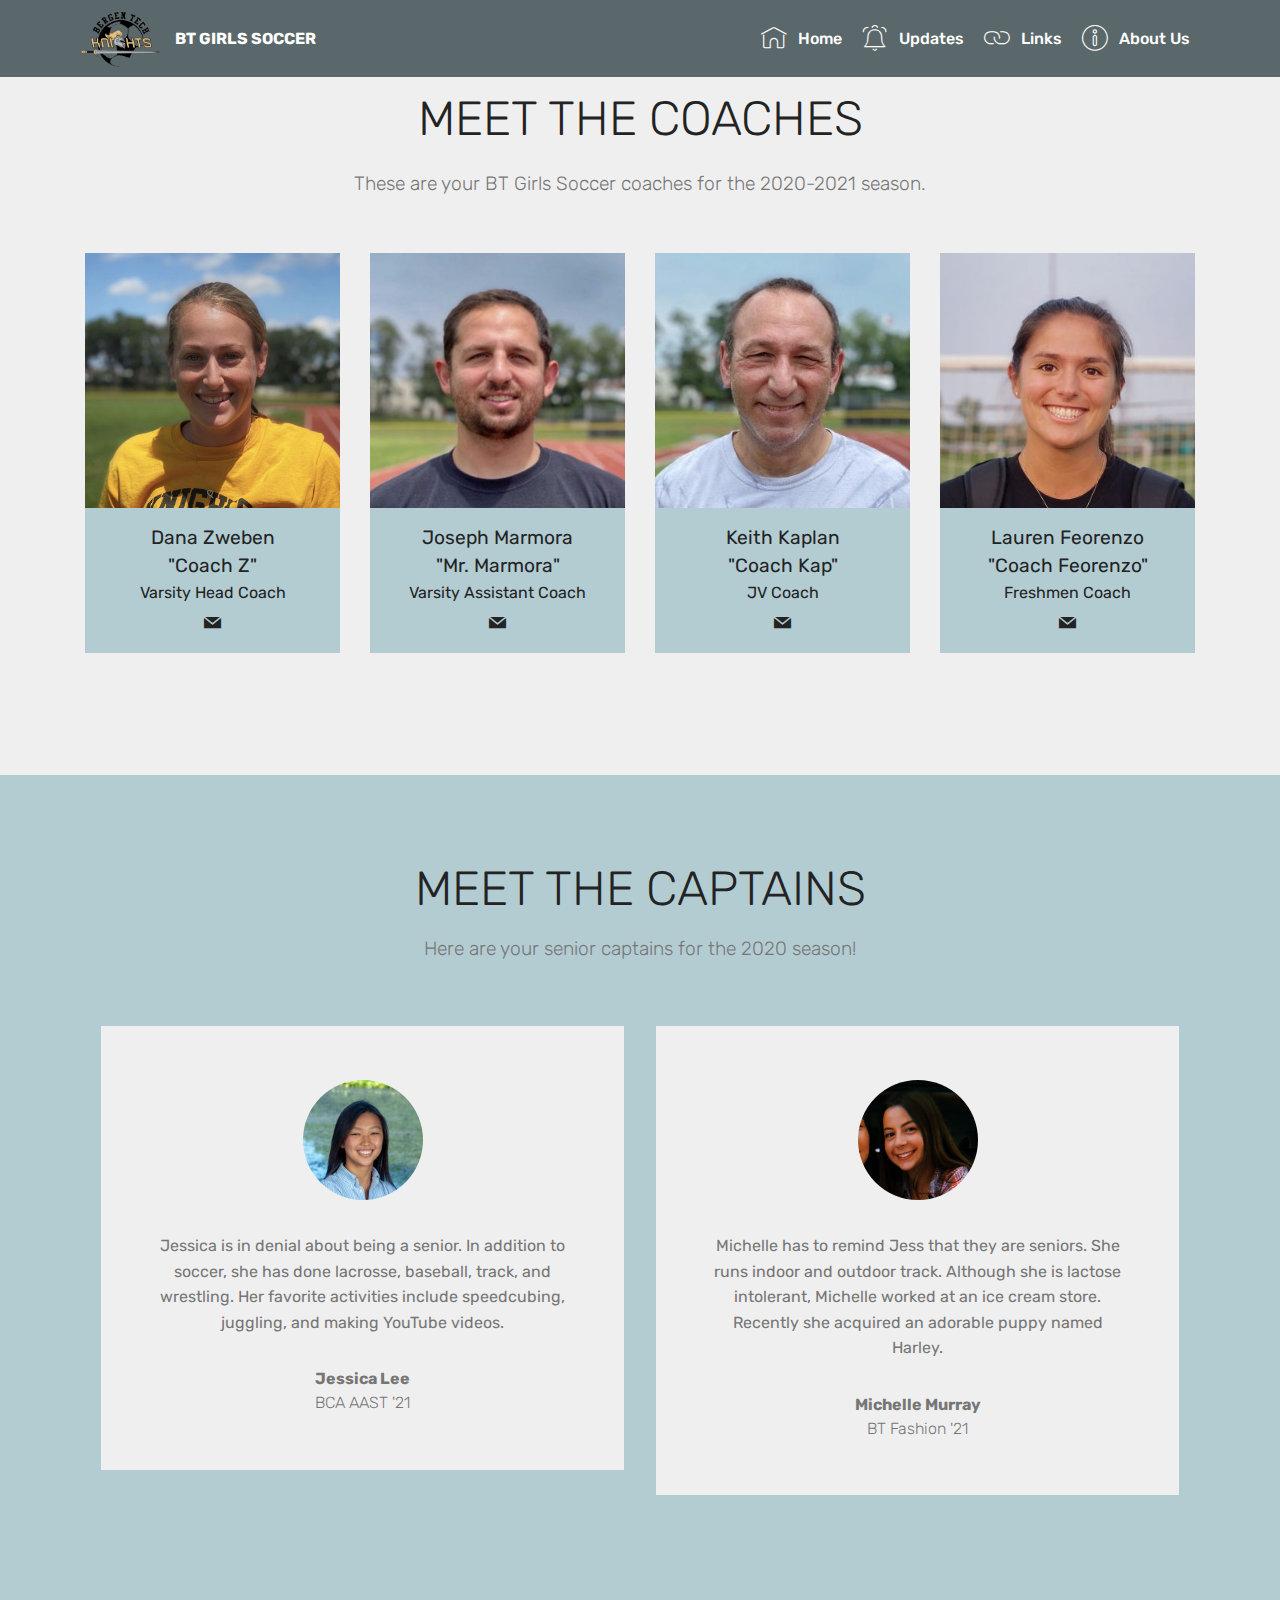
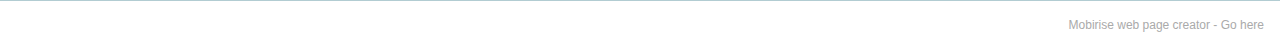
==== about.html @ 85cea443 "create github pages" ====
<!DOCTYPE html>
<html  >
<head>
  <!-- Site made with Mobirise Website Builder v5.2.0, https://mobirise.com -->
  <meta charset="UTF-8">
  <meta http-equiv="X-UA-Compatible" content="IE=edge">
  <meta name="generator" content="Mobirise v5.2.0, mobirise.com">
  <meta name="viewport" content="width=device-width, initial-scale=1, minimum-scale=1">
  <link rel="shortcut icon" href="assets/images/logo-122x90.png" type="image/x-icon">
  <meta name="description" content="Web Site Builder Description">
  
  
  <title>About us</title>
  <link rel="stylesheet" href="assets/web/assets/mobirise-icons/mobirise-icons.css">
  <link rel="stylesheet" href="assets/bootstrap/css/bootstrap.min.css">
  <link rel="stylesheet" href="assets/bootstrap/css/bootstrap-grid.min.css">
  <link rel="stylesheet" href="assets/bootstrap/css/bootstrap-reboot.min.css">
  <link rel="stylesheet" href="assets/tether/tether.min.css">
  <link rel="stylesheet" href="assets/dropdown/css/style.css">
  <link rel="stylesheet" href="assets/socicon/css/styles.css">
  <link rel="stylesheet" href="assets/theme/css/style.css">
  <link rel="preload" as="style" href="assets/mobirise/css/mbr-additional.css"><link rel="stylesheet" href="assets/mobirise/css/mbr-additional.css" type="text/css">
  
  
  
  
</head>
<body>
  
  <section class="menu cid-qTkzRZLJNu" once="menu" id="menu1-j">

    

    <nav class="navbar navbar-expand beta-menu navbar-dropdown align-items-center navbar-fixed-top navbar-toggleable-sm">
        <button class="navbar-toggler navbar-toggler-right" type="button" data-toggle="collapse" data-target="#navbarSupportedContent" aria-controls="navbarSupportedContent" aria-expanded="false" aria-label="Toggle navigation">
            <div class="hamburger">
                <span></span>
                <span></span>
                <span></span>
                <span></span>
            </div>
        </button>
        <div class="menu-logo">
            <div class="navbar-brand">
                <span class="navbar-logo">
                    <a href="index.html">
                         <img src="assets/images/logo-122x90.png" alt="Mobirise" title="" style="height: 3.8rem;">
                    </a>
                </span>
                <span class="navbar-caption-wrap"><a class="navbar-caption text-white display-4" href="index.html">BT GIRLS SOCCER</a></span>
            </div>
        </div>
        <div class="collapse navbar-collapse" id="navbarSupportedContent">
            <ul class="navbar-nav nav-dropdown nav-right" data-app-modern-menu="true"><li class="nav-item">
                    <a class="nav-link link text-white display-4" href="index.html"><span class="mbri-home mbr-iconfont mbr-iconfont-btn"></span>
                        
                        Home</a>
                </li><li class="nav-item"><a class="nav-link link text-white display-4" href="https://docs.google.com/document/d/16TIEf25n24aCTmK0qCdCuipqNb1cB2P53lUUC4rkoKY/edit?usp=sharing"><span class="mbri-alert mbr-iconfont mbr-iconfont-btn"></span>
                        
                        Updates</a></li><li class="nav-item"><a class="nav-link link text-white display-4" href="page1.html"><span class="mbri-link mbr-iconfont mbr-iconfont-btn"></span>
                        
                        Links</a></li>
                <li class="nav-item">
                    <a class="nav-link link text-white display-4" href="page2.html"><span class="mbri-info mbr-iconfont mbr-iconfont-btn"></span>
                        
                        About Us
                    </a>
                </li></ul>
            
        </div>
    </nav>
</section>

<section class="team1 cid-s6IlbrFn7E" id="team1-l">
    
    
    
    <div class="container align-center">
        <h2 class="pb-3 mbr-fonts-style mbr-section-title display-2">MEET THE COACHES</h2>
        <h3 class="pb-5 mbr-section-subtitle mbr-fonts-style mbr-light display-5">
            These are your BT Girls Soccer coaches for the 2020-2021 season.</h3>
        <div class="row media-row">
            
        <div class="team-item col-lg-3 col-md-6">
                <div class="item-image">
                    <img src="assets/images/img-9826-420x420.jpg" alt="" title="">
                </div>
                <div class="item-caption py-3">
                    <div class="item-name px-2">
                        <p class="mbr-fonts-style display-5">
                           Dana Zweben<br>"Coach Z"</p>
                    </div>
                    <div class="item-role px-2">
                        <p>Varsity Head Coach</p>
                    </div>
                    <div class="item-social pt-2">
                        <a href="mailto:danzwe@bergen.org">
                            <span class="p-1 mbr-iconfont mbr-iconfont-social socicon-mail socicon"></span>
                        </a>
                        <a href="https://www.facebook.com/pages/Mobirise/1616226671953247" target="_blank">
                            
                        </a>
                        <a href="https://plus.google.com/u/0/+Mobirise" target="_blank">
                            
                        </a>
                        <a href="https://www.linkedin.com/in/mobirise" target="_blank">
                            
                        </a>
                        <a href="https://www.instagram.com/mobirise/" target="_blank">
                            
                        </a>
                        <a href="https://www.youtube.com/channel/UCt_tncVAetpK5JeM8L-8jyw" target="_blank">    
                            
                        </a>
                    </div>
                </div>
            </div><div class="team-item col-lg-3 col-md-6">
                <div class="item-image">
                    <img src="assets/images/img-9831-420x420.jpeg" alt="" title="">
                </div>
                <div class="item-caption py-3">
                    <div class="item-name px-2">
                        <p class="mbr-fonts-style display-5">
                           Joseph Marmora<br>"Mr. Marmora"</p>
                    </div>
                    <div class="item-role px-2">
                        <p>Varsity Assistant Coach</p>
                    </div>
                    <div class="item-social pt-2">
                        <a href="mailto:josmarm@bergen.org">
                            <span class="p-1 mbr-iconfont mbr-iconfont-social socicon-mail socicon"></span>
                        </a>
                        <a href="https://www.facebook.com/pages/Mobirise/1616226671953247" target="_blank">
                            
                        </a>
                        <a href="https://plus.google.com/u/0/+Mobirise" target="_blank">
                            
                        </a>
                        <a href="https://www.linkedin.com/in/mobirise" target="_blank">
                            
                        </a>
                        <a href="https://www.instagram.com/mobirise/" target="_blank">
                            
                        </a>
                        <a href="https://www.youtube.com/channel/UCt_tncVAetpK5JeM8L-8jyw" target="_blank">    
                            
                        </a>
                    </div>
                </div>
            </div><div class="team-item col-lg-3 col-md-6">
                <div class="item-image">
                    <img src="assets/images/img-9832-420x420.jpeg" alt="" title="">
                </div>
                <div class="item-caption py-3">
                    <div class="item-name px-2">
                        <p class="mbr-fonts-style display-5">
                           Keith Kaplan<br>"Coach Kap"</p>
                    </div>
                    <div class="item-role px-2">
                        <p>JV Coach</p>
                    </div>
                    <div class="item-social pt-2">
                        <a href="mailto:keikap@bergen.org">
                            <span class="p-1 mbr-iconfont mbr-iconfont-social socicon-mail socicon"></span>
                        </a>
                        <a href="https://www.facebook.com/pages/Mobirise/1616226671953247" target="_blank">
                            
                        </a>
                        <a href="https://plus.google.com/u/0/+Mobirise" target="_blank">
                            
                        </a>
                        <a href="https://www.linkedin.com/in/mobirise" target="_blank">
                            
                        </a>
                        <a href="https://www.instagram.com/mobirise/" target="_blank">
                            
                        </a>
                        <a href="https://www.youtube.com/channel/UCt_tncVAetpK5JeM8L-8jyw" target="_blank">    
                            
                        </a>
                    </div>
                </div>
            </div><div class="team-item col-lg-3 col-md-6">
                <div class="item-image">
                    <img src="assets/images/jpeg-image-7f01ba9a1647-1-420x440.jpeg" alt="" title="">
                </div>
                <div class="item-caption py-3">
                    <div class="item-name px-2">
                        <p class="mbr-fonts-style display-5">Lauren Feorenzo<br>"Coach Feorenzo"</p>
                    </div>
                    <div class="item-role px-2">
                        <p>Freshmen Coach<br></p>
                    </div>
                    <div class="item-social pt-2">
                        <a href="mailto:laufeo@bergen.org">
                            <span class="p-1 mbr-iconfont mbr-iconfont-social socicon-mail socicon"></span>
                        </a>
                        <a href="https://www.facebook.com/pages/Mobirise/1616226671953247" target="_blank">
                            
                        </a>
                        <a href="https://plus.google.com/u/0/+Mobirise" target="_blank">
                            
                        </a>
                        <a href="https://www.linkedin.com/in/mobirise" target="_blank">
                            
                        </a>
                        <a href="https://www.instagram.com/mobirise/" target="_blank">
                            
                        </a>
                        <a href="https://www.youtube.com/channel/UCt_tncVAetpK5JeM8L-8jyw" target="_blank">    
                            
                        </a>
                    </div>
                </div>
            </div></div>    
    </div>
</section>

<section class="testimonials1 cid-s6IIyO0bPV" id="testimonials1-p">

    

    
    <div class="container">
        <div class="media-container-row">
            <div class="title col-12 align-center">
                <h2 class="pb-3 mbr-fonts-style display-2">
                    MEET THE CAPTAINS</h2>
                <h3 class="mbr-section-subtitle mbr-light pb-3 mbr-fonts-style display-5">Here are your senior captains for the 2020 season!</h3>
            </div>
        </div>
    </div>

    <div class="container pt-3 mt-2">
        <div class="media-container-row">
            <div class="mbr-testimonial p-3 align-center col-12 col-md-6">
                <div class="panel-item p-3">
                    <div class="card-block">
                        <div class="testimonial-photo">
                            <a href="mailto:jeslee21@bergen.org"><img src="assets/images/park-18-240x300.jpeg" alt="" title=""></a>
                        </div>
                        <p class="mbr-text mbr-fonts-style display-7">
                           Jessica is in denial about being a senior. In addition to soccer, she has done lacrosse, baseball, track, and wrestling.  Her favorite activities include speedcubing, juggling, and making YouTube videos.</p>
                    </div>
                    <div class="card-footer">
                        <div class="mbr-author-name mbr-bold mbr-fonts-style display-7">Jessica Lee</div>
                        <small class="mbr-author-desc mbr-italic mbr-light mbr-fonts-style display-7">
                               BCA AAST '21</small>
                    </div>
                </div>
            </div>

            <div class="mbr-testimonial p-3 align-center col-12 col-md-6">
                <div class="panel-item p-3">
                    <div class="card-block">
                        <div class="testimonial-photo">
                            <a href="mailto:micmur21@bergen.org"><img src="assets/images/2020-07-16-201848.352-240x232.jpeg" alt="" title=""></a>
                        </div>
                        <p class="mbr-text mbr-fonts-style display-7">Michelle has to remind Jess that they are seniors. She runs indoor and outdoor track. Although she is lactose intolerant, Michelle worked at an ice cream store. Recently she acquired an adorable puppy named Harley.</p>
                    </div>
                    <div class="card-footer">
                        <div class="mbr-author-name mbr-bold mbr-fonts-style display-7">Michelle Murray</div>
                        <small class="mbr-author-desc mbr-italic mbr-light mbr-fonts-style display-7">
                               BT Fashion '21</small>
                    </div>
                </div>
            </div>

            

            

            

            
        </div>
    </div>   
</section><section style="background-color: #fff; font-family: -apple-system, BlinkMacSystemFont, 'Segoe UI', 'Roboto', 'Helvetica Neue', Arial, sans-serif; color:#aaa; font-size:12px; padding: 0; align-items: center; display: flex;"><a href="https://mobirise.site/q" style="flex: 1 1; height: 3rem; padding-left: 1rem;"></a><p style="flex: 0 0 auto; margin:0; padding-right:1rem;">Mobirise web page creator - <a href="https://mobirise.site/p" style="color:#aaa;">Go here</a></p></section><script src="assets/web/assets/jquery/jquery.min.js"></script>  <script src="assets/popper/popper.min.js"></script>  <script src="assets/bootstrap/js/bootstrap.min.js"></script>  <script src="assets/tether/tether.min.js"></script>  <script src="assets/smoothscroll/smooth-scroll.js"></script>  <script src="assets/dropdown/js/nav-dropdown.js"></script>  <script src="assets/dropdown/js/navbar-dropdown.js"></script>  <script src="assets/touchswipe/jquery.touch-swipe.min.js"></script>  <script src="assets/theme/js/script.js"></script>  
  
  
</body>
</html>
---- assets/web/assets/mobirise-icons/mobirise-icons.css ----
@font-face {
  font-family: 'MobiriseIcons';
  src:  url('mobirise-icons.eot?spat4u');
  src:  url('mobirise-icons.eot?spat4u#iefix') format('embedded-opentype'),
    url('mobirise-icons.ttf?spat4u') format('truetype'),
    url('mobirise-icons.woff?spat4u') format('woff'),
    url('mobirise-icons.svg?spat4u#MobiriseIcons') format('svg');
  font-weight: normal;
  font-style: normal;
  font-display: swap;
}

[class^="mbri-"], [class*=" mbri-"] {
  /* use !important to prevent issues with browser extensions that change fonts */
  font-family: MobiriseIcons !important;
  speak: none;
  font-style: normal;
  font-weight: normal;
  font-variant: normal;
  text-transform: none;
  line-height: 1;

  /* Better Font Rendering =========== */
  -webkit-font-smoothing: antialiased;
  -moz-osx-font-smoothing: grayscale;
}

.mbri-add-submenu:before {
  content: "\e900";
}
.mbri-alert:before {
  content: "\e901";
}
.mbri-align-center:before {
  content: "\e902";
}
.mbri-align-justify:before {
  content: "\e903";
}
.mbri-align-left:before {
  content: "\e904";
}
.mbri-align-right:before {
  content: "\e905";
}
.mbri-android:before {
  content: "\e906";
}
.mbri-apple:before {
  content: "\e907";
}
.mbri-arrow-down:before {
  content: "\e908";
}
.mbri-arrow-next:before {
  content: "\e909";
}
.mbri-arrow-prev:before {
  content: "\e90a";
}
.mbri-arrow-up:before {
  content: "\e90b";
}
.mbri-bold:before {
  content: "\e90c";
}
.mbri-bookmark:before {
  content: "\e90d";
}
.mbri-bootstrap:before {
  content: "\e90e";
}
.mbri-briefcase:before {
  content: "\e90f";
}
.mbri-browse:before {
  content: "\e910";
}
.mbri-bulleted-list:before {
  content: "\e911";
}
.mbri-calendar:before {
  content: "\e912";
}
.mbri-camera:before {
  content: "\e913";
}
.mbri-cart-add:before {
  content: "\e914";
}
.mbri-cart-full:before {
  content: "\e915";
}
.mbri-cash:before {
  content: "\e916";
}
.mbri-change-style:before {
  content: "\e917";
}
.mbri-chat:before {
  content: "\e918";
}
.mbri-clock:before {
  content: "\e919";
}
.mbri-close:before {
  content: "\e91a";
}
.mbri-cloud:before {
  content: "\e91b";
}
.mbri-code:before {
  content: "\e91c";
}
.mbri-contact-form:before {
  content: "\e91d";
}
.mbri-credit-card:before {
  content: "\e91e";
}
.mbri-cursor-click:before {
  content: "\e91f";
}
.mbri-cust-feedback:before {
  content: "\e920";
}
.mbri-database:before {
  content: "\e921";
}
.mbri-delivery:before {
  content: "\e922";
}
.mbri-desktop:before {
  content: "\e923";
}
.mbri-devices:before {
  content: "\e924";
}
.mbri-down:before {
  content: "\e925";
}
.mbri-download:before {
  content: "\e989";
}
.mbri-drag-n-drop:before {
  content: "\e927";
}
.mbri-drag-n-drop2:before {
  content: "\e928";
}
.mbri-edit:before {
  content: "\e929";
}
.mbri-edit2:before {
  content: "\e92a";
}
.mbri-error:before {
  content: "\e92b";
}
.mbri-extension:before {
  content: "\e92c";
}
.mbri-features:before {
  content: "\e92d";
}
.mbri-file:before {
  content: "\e92e";
}
.mbri-flag:before {
  content: "\e92f";
}
.mbri-folder:before {
  content: "\e930";
}
.mbri-gift:before {
  content: "\e931";
}
.mbri-github:before {
  content: "\e932";
}
.mbri-globe:before {
  content: "\e933";
}
.mbri-globe-2:before {
  content: "\e934";
}
.mbri-growing-chart:before {
  content: "\e935";
}
.mbri-hearth:before {
  content: "\e936";
}
.mbri-help:before {
  content: "\e937";
}
.mbri-home:before {
  content: "\e938";
}
.mbri-hot-cup:before {
  content: "\e939";
}
.mbri-idea:before {
  content: "\e93a";
}
.mbri-image-gallery:before {
  content: "\e93b";
}
.mbri-image-slider:before {
  content: "\e93c";
}
.mbri-info:before {
  content: "\e93d";
}
.mbri-italic:before {
  content: "\e93e";
}
.mbri-key:before {
  content: "\e93f";
}
.mbri-laptop:before {
  content: "\e940";
}
.mbri-layers:before {
  content: "\e941";
}
.mbri-left-right:before {
  content: "\e942";
}
.mbri-left:before {
  content: "\e943";
}
.mbri-letter:before {
  content: "\e944";
}
.mbri-like:before {
  content: "\e945";
}
.mbri-link:before {
  content: "\e946";
}
.mbri-lock:before {
  content: "\e947";
}
.mbri-login:before {
  content: "\e948";
}
.mbri-logout:before {
  content: "\e949";
}
.mbri-magic-stick:before {
  content: "\e94a";
}
.mbri-map-pin:before {
  content: "\e94b";
}
.mbri-menu:before {
  content: "\e94c";
}
.mbri-mobile:before {
  content: "\e94d";
}
.mbri-mobile2:before {
  content: "\e94e";
}
.mbri-mobirise:before {
  content: "\e94f";
}
.mbri-more-horizontal:before {
  content: "\e950";
}
.mbri-more-vertical:before {
  content: "\e951";
}
.mbri-music:before {
  content: "\e952";
}
.mbri-new-file:before {
  content: "\e953";
}
.mbri-numbered-list:before {
  content: "\e954";
}
.mbri-opened-folder:before {
  content: "\e955";
}
.mbri-pages:before {
  content: "\e956";
}
.mbri-paper-plane:before {
  content: "\e957";
}
.mbri-paperclip:before {
  content: "\e958";
}
.mbri-photo:before {
  content: "\e959";
}
.mbri-photos:before {
  content: "\e95a";
}
.mbri-pin:before {
  content: "\e95b";
}
.mbri-play:before {
  content: "\e95c";
}
.mbri-plus:before {
  content: "\e95d";
}
.mbri-preview:before {
  content: "\e95e";
}
.mbri-print:before {
  content: "\e95f";
}
.mbri-protect:before {
  content: "\e960";
}
.mbri-question:before {
  content: "\e961";
}
.mbri-quote-left:before {
  content: "\e962";
}
.mbri-quote-right:before {
  content: "\e963";
}
.mbri-refresh:before {
  content: "\e964";
}
.mbri-responsive:before {
  content: "\e965";
}
.mbri-right:before {
  content: "\e966";
}
.mbri-rocket:before {
  content: "\e967";
}
.mbri-sad-face:before {
  content: "\e968";
}
.mbri-sale:before {
  content: "\e969";
}
.mbri-save:before {
  content: "\e96a";
}
.mbri-search:before {
  content: "\e96b";
}
.mbri-setting:before {
  content: "\e96c";
}
.mbri-setting2:before {
  content: "\e96d";
}
.mbri-setting3:before {
  content: "\e96e";
}
.mbri-share:before {
  content: "\e96f";
}
.mbri-shopping-bag:before {
  content: "\e970";
}
.mbri-shopping-basket:before {
  content: "\e971";
}
.mbri-shopping-cart:before {
  content: "\e972";
}
.mbri-sites:before {
  content: "\e973";
}
.mbri-smile-face:before {
  content: "\e974";
}
.mbri-speed:before {
  content: "\e975";
}
.mbri-star:before {
  content: "\e976";
}
.mbri-success:before {
  content: "\e977";
}
.mbri-sun:before {
  content: "\e978";
}
.mbri-sun2:before {
  content: "\e979";
}
.mbri-tablet:before {
  content: "\e97a";
}
.mbri-tablet-vertical:before {
  content: "\e97b";
}
.mbri-target:before {
  content: "\e97c";
}
.mbri-timer:before {
  content: "\e97d";
}
.mbri-to-ftp:before {
  content: "\e97e";
}
.mbri-to-local-drive:before {
  content: "\e97f";
}
.mbri-touch-swipe:before {
  content: "\e980";
}
.mbri-touch:before {
  content: "\e981";
}
.mbri-trash:before {
  content: "\e982";
}
.mbri-underline:before {
  content: "\e983";
}
.mbri-unlink:before {
  content: "\e984";
}
.mbri-unlock:before {
  content: "\e985";
}
.mbri-up-down:before {
  content: "\e986";
}
.mbri-up:before {
  content: "\e987";
}
.mbri-update:before {
  content: "\e988";
}
.mbri-upload:before {
 content: "\e926"; 
}
.mbri-user:before {
  content: "\e98a";
}
.mbri-user2:before {
  content: "\e98b";
}
.mbri-users:before {
  content: "\e98c";
}
.mbri-video:before {
  content: "\e98d";
}
.mbri-video-play:before {
  content: "\e98e";
}
.mbri-watch:before {
  content: "\e98f";
}
.mbri-website-theme:before {
  content: "\e990";
}
.mbri-wifi:before {
  content: "\e991";
}
.mbri-windows:before {
  content: "\e992";
}
.mbri-zoom-out:before {
  content: "\e993";
}
.mbri-redo:before {
  content: "\e994";
}
.mbri-undo:before {
  content: "\e995";
}
---- assets/dropdown/css/style.css ----
.navbar-dropdown {
  left: 0;
  padding: 0;
  position: absolute;
  right: 0;
  top: 0;
  transition: all 0.45s ease;
  z-index: 1030;
  background: #282828; }
  .navbar-dropdown .navbar-logo {
    margin-right: 0.8rem;
    transition: margin 0.3s ease-in-out;
    vertical-align: middle; }
    .navbar-dropdown .navbar-logo img {
      height: 3.125rem;
      transition: all 0.3s ease-in-out; }
    .navbar-dropdown .navbar-logo.mbr-iconfont {
      font-size: 3.125rem;
      line-height: 3.125rem; }
  .navbar-dropdown .navbar-caption {
    font-weight: 700;
    white-space: normal;
    vertical-align: -4px;
    line-height: 3.125rem !important; }
    .navbar-dropdown .navbar-caption, .navbar-dropdown .navbar-caption:hover {
      color: inherit;
      text-decoration: none; }
  .navbar-dropdown .mbr-iconfont + .navbar-caption {
    vertical-align: -1px; }
  .navbar-dropdown.navbar-fixed-top {
    position: fixed; }
  .navbar-dropdown .navbar-brand span {
    vertical-align: -4px; }
  .navbar-dropdown.bg-color.transparent {
    background: none; }
  .navbar-dropdown.navbar-short .navbar-brand {
    padding: 0.625rem 0; }
    .navbar-dropdown.navbar-short .navbar-brand span {
      vertical-align: -1px; }
  .navbar-dropdown.navbar-short .navbar-caption {
    line-height: 2.375rem !important;
    vertical-align: -2px; }
  .navbar-dropdown.navbar-short .navbar-logo {
    margin-right: 0.5rem; }
    .navbar-dropdown.navbar-short .navbar-logo img {
      height: 2.375rem; }
    .navbar-dropdown.navbar-short .navbar-logo.mbr-iconfont {
      font-size: 2.375rem;
      line-height: 2.375rem; }
  .navbar-dropdown.navbar-short .mbr-table-cell {
    height: 3.625rem; }
  .navbar-dropdown .navbar-close {
    left: 0.6875rem;
    position: fixed;
    top: 0.75rem;
    z-index: 1000; }
  .navbar-dropdown .hamburger-icon {
    content: "";
    display: inline-block;
    vertical-align: middle;
    width: 16px;
    -webkit-box-shadow: 0 -6px 0 1px #282828,0 0 0 1px #282828,0 6px 0 1px #282828;
    -moz-box-shadow: 0 -6px 0 1px #282828,0 0 0 1px #282828,0 6px 0 1px #282828;
    box-shadow: 0 -6px 0 1px #282828,0 0 0 1px #282828,0 6px 0 1px #282828; }

.dropdown-menu .dropdown-toggle[data-toggle="dropdown-submenu"]::after {
  border-bottom: 0.35em solid transparent;
  border-left: 0.35em solid;
  border-right: 0;
  border-top: 0.35em solid transparent;
  margin-left: 0.3rem; }

.dropdown-menu .dropdown-item:focus {
  outline: 0; }

.nav-dropdown {
  font-size: 0.75rem;
  font-weight: 500;
  height: auto !important; }
  .nav-dropdown .nav-btn {
    padding-left: 1rem; }
  .nav-dropdown .link {
    margin: .667em 1.667em;
    font-weight: 500;
    padding: 0;
    transition: color .2s ease-in-out; }
    .nav-dropdown .link.dropdown-toggle {
      margin-right: 2.583em; }
      .nav-dropdown .link.dropdown-toggle::after {
        margin-left: .25rem;
        border-top: 0.35em solid;
        border-right: 0.35em solid transparent;
        border-left: 0.35em solid transparent;
        border-bottom: 0; }
      .nav-dropdown .link.dropdown-toggle[aria-expanded="true"] {
        margin: 0;
        padding: 0.667em 3.263em  0.667em 1.667em; }
  .nav-dropdown .link::after,
  .nav-dropdown .dropdown-item::after {
    color: inherit; }
  .nav-dropdown .btn {
    font-size: 0.75rem;
    font-weight: 700;
    letter-spacing: 0;
    margin-bottom: 0;
    padding-left: 1.25rem;
    padding-right: 1.25rem; }
  .nav-dropdown .dropdown-menu {
    border-radius: 0;
    border: 0;
    left: 0;
    margin: 0;
    padding-bottom: 1.25rem;
    padding-top: 1.25rem;
    position: relative; }
  .nav-dropdown .dropdown-submenu {
    margin-left: 0.125rem;
    top: 0; }
  .nav-dropdown .dropdown-item {
    font-weight: 500;
    line-height: 2;
    padding: 0.3846em 4.615em 0.3846em 1.5385em;
    position: relative;
    transition: color .2s ease-in-out, background-color .2s ease-in-out; }
    .nav-dropdown .dropdown-item::after {
      margin-top: -0.3077em;
      position: absolute;
      right: 1.1538em;
      top: 50%; }
    .nav-dropdown .dropdown-item:focus, .nav-dropdown .dropdown-item:hover {
      background: none; }

@media (max-width: 767px) {
  .nav-dropdown.navbar-toggleable-sm {
    bottom: 0;
    display: none;
    left: 0;
    overflow-x: hidden;
    position: fixed;
    top: 0;
    transform: translateX(-100%);
    -ms-transform: translateX(-100%);
    -webkit-transform: translateX(-100%);
    width: 18.75rem;
    z-index: 999; } }
.nav-dropdown.navbar-toggleable-xl {
  bottom: 0;
  display: none;
  left: 0;
  overflow-x: hidden;
  position: fixed;
  top: 0;
  transform: translateX(-100%);
  -ms-transform: translateX(-100%);
  -webkit-transform: translateX(-100%);
  width: 18.75rem;
  z-index: 999; }

.nav-dropdown-sm {
  display: block !important;
  overflow-x: hidden;
  overflow: auto;
  padding-top: 3.875rem; }
  .nav-dropdown-sm::after {
    content: "";
    display: block;
    height: 3rem;
    width: 100%; }
  .nav-dropdown-sm.collapse.in ~ .navbar-close {
    display: block !important; }
  .nav-dropdown-sm.collapsing, .nav-dropdown-sm.collapse.in {
    transform: translateX(0);
    -ms-transform: translateX(0);
    -webkit-transform: translateX(0);
    transition: all 0.25s ease-out;
    -webkit-transition: all 0.25s ease-out;
    background: #282828; }
  .nav-dropdown-sm.collapsing[aria-expanded="false"] {
    transform: translateX(-100%);
    -ms-transform: translateX(-100%);
    -webkit-transform: translateX(-100%); }
  .nav-dropdown-sm .nav-item {
    display: block;
    margin-left: 0 !important;
    padding-left: 0; }
  .nav-dropdown-sm .link,
  .nav-dropdown-sm .dropdown-item {
    border-top: 1px dotted rgba(255, 255, 255, 0.1);
    font-size: 0.8125rem;
    line-height: 1.6;
    margin: 0 !important;
    padding: 0.875rem 2.4rem 0.875rem 1.5625rem !important;
    position: relative;
    white-space: normal; }
    .nav-dropdown-sm .link:focus, .nav-dropdown-sm .link:hover,
    .nav-dropdown-sm .dropdown-item:focus,
    .nav-dropdown-sm .dropdown-item:hover {
      background: rgba(0, 0, 0, 0.2) !important;
      color: #c0a375; }
  .nav-dropdown-sm .nav-btn {
    position: relative;
    padding: 1.5625rem 1.5625rem 0 1.5625rem; }
    .nav-dropdown-sm .nav-btn::before {
      border-top: 1px dotted rgba(255, 255, 255, 0.1);
      content: "";
      left: 0;
      position: absolute;
      top: 0;
      width: 100%; }
    .nav-dropdown-sm .nav-btn + .nav-btn {
      padding-top: 0.625rem; }
      .nav-dropdown-sm .nav-btn + .nav-btn::before {
        display: none; }
  .nav-dropdown-sm .btn {
    padding: 0.625rem 0; }
  .nav-dropdown-sm .dropdown-toggle[data-toggle="dropdown-submenu"]::after {
    margin-left: .25rem;
    border-top: 0.35em solid;
    border-right: 0.35em solid transparent;
    border-left: 0.35em solid transparent;
    border-bottom: 0; }
  .nav-dropdown-sm .dropdown-toggle[data-toggle="dropdown-submenu"][aria-expanded="true"]::after {
    border-top: 0;
    border-right: 0.35em solid transparent;
    border-left: 0.35em solid transparent;
    border-bottom: 0.35em solid; }
  .nav-dropdown-sm .dropdown-menu {
    margin: 0;
    padding: 0;
    position: relative;
    top: 0;
    left: 0;
    width: 100%;
    border: 0;
    float: none;
    border-radius: 0;
    background: none; }
  .nav-dropdown-sm .dropdown-submenu {
    left: 100%;
    margin-left: 0.125rem;
    margin-top: -1.25rem;
    top: 0; }

.navbar-toggleable-sm .nav-dropdown .dropdown-menu {
  position: absolute; }

.navbar-toggleable-sm .nav-dropdown .dropdown-submenu {
  left: 100%;
  margin-left: 0.125rem;
  margin-top: -1.25rem;
  top: 0; }

.navbar-toggleable-sm.opened .nav-dropdown .dropdown-menu {
  position: relative; }

.navbar-toggleable-sm.opened .nav-dropdown .dropdown-submenu {
  left: 0;
  margin-left: 00rem;
  margin-top: 0rem;
  top: 0; }

.is-builder .nav-dropdown.collapsing {
  transition: none !important; }

/*# sourceMappingURL=style.css.map */
---- assets/socicon/css/styles.css ----
@charset "UTF-8";

@font-face {
  font-family: 'Socicon';
  src:  url('../fonts/socicon.eot');
  src:  url('../fonts/socicon.eot?#iefix') format('embedded-opentype'),
    url('../fonts/socicon.woff2') format('woff2'),
    url('../fonts/socicon.ttf') format('truetype'),
    url('../fonts/socicon.woff') format('woff'),
    url('../fonts/socicon.svg#socicon') format('svg');
  font-weight: normal;
  font-style: normal;
}

[data-icon]:before {
  font-family: "socicon" !important;
  content: attr(data-icon);
  font-style: normal !important;
  font-weight: normal !important;
  font-variant: normal !important;
  text-transform: none !important;
  speak: none;
  line-height: 1;
  -webkit-font-smoothing: antialiased;
  -moz-osx-font-smoothing: grayscale;
}

[class^="socicon-"], [class*=" socicon-"] {
  /* use !important to prevent issues with browser extensions that change fonts */
  font-family: 'Socicon' !important;
  speak: none;
  font-style: normal;
  font-weight: normal;
  font-variant: normal;
  text-transform: none;
  line-height: 1;

  /* Better Font Rendering =========== */
  -webkit-font-smoothing: antialiased;
  -moz-osx-font-smoothing: grayscale;
}

.socicon-eitaa:before {
  content: "\e97c";
}
.socicon-soroush:before {
  content: "\e97d";
}
.socicon-bale:before {
  content: "\e97e";
}
.socicon-zazzle:before {
  content: "\e97b";
}
.socicon-society6:before {
  content: "\e97a";
}
.socicon-redbubble:before {
  content: "\e979";
}
.socicon-avvo:before {
  content: "\e978";
}
.socicon-stitcher:before {
  content: "\e977";
}
.socicon-googlehangouts:before {
  content: "\e974";
}
.socicon-dlive:before {
  content: "\e975";
}
.socicon-vsco:before {
  content: "\e976";
}
.socicon-flipboard:before {
  content: "\e973";
}
.socicon-ubuntu:before {
  content: "\e958";
}
.socicon-artstation:before {
  content: "\e959";
}
.socicon-invision:before {
  content: "\e95a";
}
.socicon-torial:before {
  content: "\e95b";
}
.socicon-collectorz:before {
  content: "\e95c";
}
.socicon-seenthis:before {
  content: "\e95d";
}
.socicon-googleplaymusic:before {
  content: "\e95e";
}
.socicon-debian:before {
  content: "\e95f";
}
.socicon-filmfreeway:before {
  content: "\e960";
}
.socicon-gnome:before {
  content: "\e961";
}
.socicon-itchio:before {
  content: "\e962";
}
.socicon-jamendo:before {
  content: "\e963";
}
.socicon-mix:before {
  content: "\e964";
}
.socicon-sharepoint:before {
  content: "\e965";
}
.socicon-tinder:before {
  content: "\e966";
}
.socicon-windguru:before {
  content: "\e967";
}
.socicon-cdbaby:before {
  content: "\e968";
}
.socicon-elementaryos:before {
  content: "\e969";
}
.socicon-stage32:before {
  content: "\e96a";
}
.socicon-tiktok:before {
  content: "\e96b";
}
.socicon-gitter:before {
  content: "\e96c";
}
.socicon-letterboxd:before {
  content: "\e96d";
}
.socicon-threema:before {
  content: "\e96e";
}
.socicon-splice:before {
  content: "\e96f";
}
.socicon-metapop:before {
  content: "\e970";
}
.socicon-naver:before {
  content: "\e971";
}
.socicon-remote:before {
  content: "\e972";
}
.socicon-internet:before {
  content: "\e957";
}
.socicon-moddb:before {
  content: "\e94b";
}
.socicon-indiedb:before {
  content: "\e94c";
}
.socicon-traxsource:before {
  content: "\e94d";
}
.socicon-gamefor:before {
  content: "\e94e";
}
.socicon-pixiv:before {
  content: "\e94f";
}
.socicon-myanimelist:before {
  content: "\e950";
}
.socicon-blackberry:before {
  content: "\e951";
}
.socicon-wickr:before {
  content: "\e952";
}
.socicon-spip:before {
  content: "\e953";
}
.socicon-napster:before {
  content: "\e954";
}
.socicon-beatport:before {
  content: "\e955";
}
.socicon-hackerone:before {
  content: "\e956";
}
.socicon-hackernews:before {
  content: "\e946";
}
.socicon-smashwords:before {
  content: "\e947";
}
.socicon-kobo:before {
  content: "\e948";
}
.socicon-bookbub:before {
  content: "\e949";
}
.socicon-mailru:before {
  content: "\e94a";
}
.socicon-gitlab:before {
  content: "\e945";
}
.socicon-instructables:before {
  content: "\e944";
}
.socicon-portfolio:before {
  content: "\e943";
}
.socicon-codered:before {
  content: "\e940";
}
.socicon-origin:before {
  content: "\e941";
}
.socicon-nextdoor:before {
  content: "\e942";
}
.socicon-udemy:before {
  content: "\e93f";
}
.socicon-livemaster:before {
  content: "\e93e";
}
.socicon-crunchbase:before {
  content: "\e93b";
}
.socicon-homefy:before {
  content: "\e93c";
}
.socicon-calendly:before {
  content: "\e93d";
}
.socicon-realtor:before {
  content: "\e90f";
}
.socicon-tidal:before {
  content: "\e910";
}
.socicon-qobuz:before {
  content: "\e911";
}
.socicon-natgeo:before {
  content: "\e912";
}
.socicon-mastodon:before {
  content: "\e913";
}
.socicon-unsplash:before {
  content: "\e914";
}
.socicon-homeadvisor:before {
  content: "\e915";
}
.socicon-angieslist:before {
  content: "\e916";
}
.socicon-codepen:before {
  content: "\e917";
}
.socicon-slack:before {
  content: "\e918";
}
.socicon-openaigym:before {
  content: "\e919";
}
.socicon-logmein:before {
  content: "\e91a";
}
.socicon-fiverr:before {
  content: "\e91b";
}
.socicon-gotomeeting:before {
  content: "\e91c";
}
.socicon-aliexpress:before {
  content: "\e91d";
}
.socicon-guru:before {
  content: "\e91e";
}
.socicon-appstore:before {
  content: "\e91f";
}
.socicon-homes:before {
  content: "\e920";
}
.socicon-zoom:before {
  content: "\e921";
}
.socicon-alibaba:before {
  content: "\e922";
}
.socicon-craigslist:before {
  content: "\e923";
}
.socicon-wix:before {
  content: "\e924";
}
.socicon-redfin:before {
  content: "\e925";
}
.socicon-googlecalendar:before {
  content: "\e926";
}
.socicon-shopify:before {
  content: "\e927";
}
.socicon-freelancer:before {
  content: "\e928";
}
.socicon-seedrs:before {
  content: "\e929";
}
.socicon-bing:before {
  content: "\e92a";
}
.socicon-doodle:before {
  content: "\e92b";
}
.socicon-bonanza:before {
  content: "\e92c";
}
.socicon-squarespace:before {
  content: "\e92d";
}
.socicon-toptal:before {
  content: "\e92e";
}
.socicon-gust:before {
  content: "\e92f";
}
.socicon-ask:before {
  content: "\e930";
}
.socicon-trulia:before {
  content: "\e931";
}
.socicon-loomly:before {
  content: "\e932";
}
.socicon-ghost:before {
  content: "\e933";
}
.socicon-upwork:before {
  content: "\e934";
}
.socicon-fundable:before {
  content: "\e935";
}
.socicon-booking:before {
  content: "\e936";
}
.socicon-googlemaps:before {
  content: "\e937";
}
.socicon-zillow:before {
  content: "\e938";
}
.socicon-niconico:before {
  content: "\e939";
}
.socicon-toneden:before {
  content: "\e93a";
}
.socicon-augment:before {
  content: "\e908";
}
.socicon-bitbucket:before {
  content: "\e909";
}
.socicon-fyuse:before {
  content: "\e90a";
}
.socicon-yt-gaming:before {
  content: "\e90b";
}
.socicon-sketchfab:before {
  content: "\e90c";
}
.socicon-mobcrush:before {
  content: "\e90d";
}
.socicon-microsoft:before {
  content: "\e90e";
}
.socicon-pandora:before {
  content: "\e907";
}
.socicon-messenger:before {
  content: "\e906";
}
.socicon-gamewisp:before {
  content: "\e905";
}
.socicon-bloglovin:before {
  content: "\e904";
}
.socicon-tunein:before {
  content: "\e903";
}
.socicon-gamejolt:before {
  content: "\e901";
}
.socicon-trello:before {
  content: "\e902";
}
.socicon-spreadshirt:before {
  content: "\e900";
}
.socicon-500px:before {
  content: "\e000";
}
.socicon-8tracks:before {
  content: "\e001";
}
.socicon-airbnb:before {
  content: "\e002";
}
.socicon-alliance:before {
  content: "\e003";
}
.socicon-amazon:before {
  content: "\e004";
}
.socicon-amplement:before {
  content: "\e005";
}
.socicon-android:before {
  content: "\e006";
}
.socicon-angellist:before {
  content: "\e007";
}
.socicon-apple:before {
  content: "\e008";
}
.socicon-appnet:before {
  content: "\e009";
}
.socicon-baidu:before {
  content: "\e00a";
}
.socicon-bandcamp:before {
  content: "\e00b";
}
.socicon-battlenet:before {
  content: "\e00c";
}
.socicon-mixer:before {
  content: "\e00d";
}
.socicon-bebee:before {
  content: "\e00e";
}
.socicon-bebo:before {
  content: "\e00f";
}
.socicon-behance:before {
  content: "\e010";
}
.socicon-blizzard:before {
  content: "\e011";
}
.socicon-blogger:before {
  content: "\e012";
}
.socicon-buffer:before {
  content: "\e013";
}
.socicon-chrome:before {
  content: "\e014";
}
.socicon-coderwall:before {
  content: "\e015";
}
.socicon-curse:before {
  content: "\e016";
}
.socicon-dailymotion:before {
  content: "\e017";
}
.socicon-deezer:before {
  content: "\e018";
}
.socicon-delicious:before {
  content: "\e019";
}
.socicon-deviantart:before {
  content: "\e01a";
}
.socicon-diablo:before {
  content: "\e01b";
}
.socicon-digg:before {
  content: "\e01c";
}
.socicon-discord:before {
  content: "\e01d";
}
.socicon-disqus:before {
  content: "\e01e";
}
.socicon-douban:before {
  content: "\e01f";
}
.socicon-draugiem:before {
  content: "\e020";
}
.socicon-dribbble:before {
  content: "\e021";
}
.socicon-drupal:before {
  content: "\e022";
}
.socicon-ebay:before {
  content: "\e023";
}
.socicon-ello:before {
  content: "\e024";
}
.socicon-endomodo:before {
  content: "\e025";
}
.socicon-envato:before {
  content: "\e026";
}
.socicon-etsy:before {
  content: "\e027";
}
.socicon-facebook:before {
  content: "\e028";
}
.socicon-feedburner:before {
  content: "\e029";
}
.socicon-filmweb:before {
  content: "\e02a";
}
.socicon-firefox:before {
  content: "\e02b";
}
.socicon-flattr:before {
  content: "\e02c";
}
.socicon-flickr:before {
  content: "\e02d";
}
.socicon-formulr:before {
  content: "\e02e";
}
.socicon-forrst:before {
  content: "\e02f";
}
.socicon-foursquare:before {
  content: "\e030";
}
.socicon-friendfeed:before {
  content: "\e031";
}
.socicon-github:before {
  content: "\e032";
}
.socicon-goodreads:before {
  content: "\e033";
}
.socicon-google:before {
  content: "\e034";
}
.socicon-googlescholar:before {
  content: "\e035";
}
.socicon-googlegroups:before {
  content: "\e036";
}
.socicon-googlephotos:before {
  content: "\e037";
}
.socicon-googleplus:before {
  content: "\e038";
}
.socicon-grooveshark:before {
  content: "\e039";
}
.socicon-hackerrank:before {
  content: "\e03a";
}
.socicon-hearthstone:before {
  content: "\e03b";
}
.socicon-hellocoton:before {
  content: "\e03c";
}
.socicon-heroes:before {
  content: "\e03d";
}
.socicon-smashcast:before {
  content: "\e03e";
}
.socicon-horde:before {
  content: "\e03f";
}
.socicon-houzz:before {
  content: "\e040";
}
.socicon-icq:before {
  content: "\e041";
}
.socicon-identica:before {
  content: "\e042";
}
.socicon-imdb:before {
  content: "\e043";
}
.socicon-instagram:before {
  content: "\e044";
}
.socicon-issuu:before {
  content: "\e045";
}
.socicon-istock:before {
  content: "\e046";
}
.socicon-itunes:before {
  content: "\e047";
}
.socicon-keybase:before {
  content: "\e048";
}
.socicon-lanyrd:before {
  content: "\e049";
}
.socicon-lastfm:before {
  content: "\e04a";
}
.socicon-line:before {
  content: "\e04b";
}
.socicon-linkedin:before {
  content: "\e04c";
}
.socicon-livejournal:before {
  content: "\e04d";
}
.socicon-lyft:before {
  content: "\e04e";
}
.socicon-macos:before {
  content: "\e04f";
}
.socicon-mail:before {
  content: "\e050";
}
.socicon-medium:before {
  content: "\e051";
}
.socicon-meetup:before {
  content: "\e052";
}
.socicon-mixcloud:before {
  content: "\e053";
}
.socicon-modelmayhem:before {
  content: "\e054";
}
.socicon-mumble:before {
  content: "\e055";
}
.socicon-myspace:before {
  content: "\e056";
}
.socicon-newsvine:before {
  content: "\e057";
}
.socicon-nintendo:before {
  content: "\e058";
}
.socicon-npm:before {
  content: "\e059";
}
.socicon-odnoklassniki:before {
  content: "\e05a";
}
.socicon-openid:before {
  content: "\e05b";
}
.socicon-opera:before {
  content: "\e05c";
}
.socicon-outlook:before {
  content: "\e05d";
}
.socicon-overwatch:before {
  content: "\e05e";
}
.socicon-patreon:before {
  content: "\e05f";
}
.socicon-paypal:before {
  content: "\e060";
}
.socicon-periscope:before {
  content: "\e061";
}
.socicon-persona:before {
  content: "\e062";
}
.socicon-pinterest:before {
  content: "\e063";
}
.socicon-play:before {
  content: "\e064";
}
.socicon-player:before {
  content: "\e065";
}
.socicon-playstation:before {
  content: "\e066";
}
.socicon-pocket:before {
  content: "\e067";
}
.socicon-qq:before {
  content: "\e068";
}
.socicon-quora:before {
  content: "\e069";
}
.socicon-raidcall:before {
  content: "\e06a";
}
.socicon-ravelry:before {
  content: "\e06b";
}
.socicon-reddit:before {
  content: "\e06c";
}
.socicon-renren:before {
  content: "\e06d";
}
.socicon-researchgate:before {
  content: "\e06e";
}
.socicon-residentadvisor:before {
  content: "\e06f";
}
.socicon-reverbnation:before {
  content: "\e070";
}
.socicon-rss:before {
  content: "\e071";
}
.socicon-sharethis:before {
  content: "\e072";
}
.socicon-skype:before {
  content: "\e073";
}
.socicon-slideshare:before {
  content: "\e074";
}
.socicon-smugmug:before {
  content: "\e075";
}
.socicon-snapchat:before {
  content: "\e076";
}
.socicon-songkick:before {
  content: "\e077";
}
.socicon-soundcloud:before {
  content: "\e078";
}
.socicon-spotify:before {
  content: "\e079";
}
.socicon-stackexchange:before {
  content: "\e07a";
}
.socicon-stackoverflow:before {
  content: "\e07b";
}
.socicon-starcraft:before {
  content: "\e07c";
}
.socicon-stayfriends:before {
  content: "\e07d";
}
.socicon-steam:before {
  content: "\e07e";
}
.socicon-storehouse:before {
  content: "\e07f";
}
.socicon-strava:before {
  content: "\e080";
}
.socicon-streamjar:before {
  content: "\e081";
}
.socicon-stumbleupon:before {
  content: "\e082";
}
.socicon-swarm:before {
  content: "\e083";
}
.socicon-teamspeak:before {
  content: "\e084";
}
.socicon-teamviewer:before {
  content: "\e085";
}
.socicon-technorati:before {
  content: "\e086";
}
.socicon-telegram:before {
  content: "\e087";
}
.socicon-tripadvisor:before {
  content: "\e088";
}
.socicon-tripit:before {
  content: "\e089";
}
.socicon-triplej:before {
  content: "\e08a";
}
.socicon-tumblr:before {
  content: "\e08b";
}
.socicon-twitch:before {
  content: "\e08c";
}
.socicon-twitter:before {
  content: "\e08d";
}
.socicon-uber:before {
  content: "\e08e";
}
.socicon-ventrilo:before {
  content: "\e08f";
}
.socicon-viadeo:before {
  content: "\e090";
}
.socicon-viber:before {
  content: "\e091";
}
.socicon-viewbug:before {
  content: "\e092";
}
.socicon-vimeo:before {
  content: "\e093";
}
.socicon-vine:before {
  content: "\e094";
}
.socicon-vkontakte:before {
  content: "\e095";
}
.socicon-warcraft:before {
  content: "\e096";
}
.socicon-wechat:before {
  content: "\e097";
}
.socicon-weibo:before {
  content: "\e098";
}
.socicon-whatsapp:before {
  content: "\e099";
}
.socicon-wikipedia:before {
  content: "\e09a";
}
.socicon-windows:before {
  content: "\e09b";
}
.socicon-wordpress:before {
  content: "\e09c";
}
.socicon-wykop:before {
  content: "\e09d";
}
.socicon-xbox:before {
  content: "\e09e";
}
.socicon-xing:before {
  content: "\e09f";
}
.socicon-yahoo:before {
  content: "\e0a0";
}
.socicon-yammer:before {
  content: "\e0a1";
}
.socicon-yandex:before {
  content: "\e0a2";
}
.socicon-yelp:before {
  content: "\e0a3";
}
.socicon-younow:before {
  content: "\e0a4";
}
.socicon-youtube:before {
  content: "\e0a5";
}
.socicon-zapier:before {
  content: "\e0a6";
}
.socicon-zerply:before {
  content: "\e0a7";
}
.socicon-zomato:before {
  content: "\e0a8";
}
.socicon-zynga:before {
  content: "\e0a9";
}
---- assets/theme/css/style.css ----
/*!
 * Mobirise v4 theme (https://mobirise.com/)
 * Copyright 2017 Mobirise
 */
section {
  background-color: #eeeeee;
}

.form-control:focus {
  box-shadow: none;
}

:focus {
  outline: none;
}

body {
  font-style: normal;
  line-height: 1.5;
}

section,
.container,
.container-fluid {
  position: relative;
  word-wrap: break-word;
}

a.mbr-iconfont:hover {
  text-decoration: none;
}

.article .lead p,
.article .lead ul,
.article .lead ol,
.article .lead pre,
.article .lead blockquote {
  margin-bottom: 0;
}

ul,
ol,
pre,
blockquote {
  margin-bottom: 2.3125rem;
}

pre {
  background: #f4f4f4;
  padding: 10px 24px;
  white-space: pre-wrap;
}

.inactive {
  -webkit-user-select: none;
  -moz-user-select: none;
  -ms-user-select: none;
  user-select: none;
  pointer-events: none;
  -webkit-user-drag: none;
  user-drag: none;
}

.mbr-section__comments .row {
  justify-content: center;
  -webkit-justify-content: center;
}

a {
  font-style: normal;
  font-weight: 400;
  cursor: pointer;
}

a, a:hover {
  text-decoration: none;
}

figure {
  margin-bottom: 0;
}

body {
  color: #232323;
}

h1,
h2,
h3,
h4,
h5,
h6,
.h1,
.h2,
.h3,
.h4,
.h5,
.h6,
.display-1,
.display-2,
.display-3,
.display-4 {
  line-height: 1;
  word-break: break-word;
  word-wrap: break-word;
}

.mbr-section-title {
  font-style: normal;
  line-height: 1.2;
}

.mbr-section-subtitle {
  line-height: 1.3;
}

.mbr-text {
  font-style: normal;
  line-height: 1.6;
}

b,
strong {
  font-weight: bold;
}

blockquote {
  padding: 10px 0 10px 20px;
  position: relative;
  border-left: 2px solid;
  border-color: #ff3366;
}

input:-webkit-autofill, input:-webkit-autofill:hover, input:-webkit-autofill:focus, input:-webkit-autofill:active {
  transition-delay: 9999s;
  transition-property: background-color, color;
}

textarea[type='hidden'] {
  display: none;
}

body {
  position: relative;
}

section {
  background-position: 50% 50%;
  background-repeat: no-repeat;
  background-size: cover;
}

section .mbr-background-video,
section .mbr-background-video-preview {
  position: absolute;
  bottom: 0;
  left: 0;
  right: 0;
  top: 0;
}

.hidden {
  visibility: hidden;
}

.mbr-z-index20 {
  z-index: 20;
}

/*! Base colors */
.mbr-white {
  color: #ffffff;
}

.mbr-black {
  color: #000000;
}

.mbr-bg-white {
  background-color: #ffffff;
}

.mbr-bg-black {
  background-color: #000000;
}

/*! Text-aligns */
.align-left {
  text-align: left;
}

.align-center {
  text-align: center;
}

.align-right {
  text-align: right;
}

@media (max-width: 767px) {
  .align-left,
  .align-center,
  .align-right,
  .mbr-section-btn,
  .mbr-section-title {
    text-align: center;
  }
}

/*! Font-weight  */
.mbr-light {
  font-weight: 300;
}

.mbr-regular {
  font-weight: 400;
}

.mbr-semibold {
  font-weight: 500;
}

.mbr-bold {
  font-weight: 700;
}

/*! Media  */
.media-size-item {
  -moz-flex: 1 1 auto;
  -o-flex: 1 1 auto;
  flex: 1 1 auto;
}

.media-content {
  flex-basis: 100%;
}

.media-container-row {
  display: flex;
  flex-direction: row;
  flex-wrap: wrap;
  justify-content: center;
  align-content: center;
  align-items: start;
}

.media-container-row .media-size-item {
  width: 400px;
}

.media-container-column {
  display: flex;
  flex-direction: column;
  flex-wrap: wrap;
  justify-content: center;
  align-content: center;
  align-items: stretch;
}

.media-container-column > * {
  width: 100%;
}

@media (min-width: 992px) {
  .media-container-row {
    flex-wrap: nowrap;
  }
}

figure {
  overflow: hidden;
}

figure[mbr-media-size] {
  transition: width 0.1s;
}

.mbr-figure img,
.mbr-figure iframe {
  display: block;
  width: 100%;
}

.card {
  background-color: transparent;
  border: none;
}

.card-box {
  width: 100%;
}

.card-img {
  text-align: center;
  flex-shrink: 0;
  -webkit-flex-shrink: 0;
}

.media {
  max-width: 100%;
  margin: 0 auto;
}

.mbr-figure {
  -ms-grid-row-align: center;
  align-self: center;
}

.media-container > div {
  max-width: 100%;
}

.mbr-figure img,
.card-img img {
  width: 100%;
}

@media (max-width: 991px) {
  .media-size-item {
    width: auto !important;
  }
  .media {
    width: auto;
  }
  .mbr-figure {
    width: 100% !important;
  }
}

/*! Buttons */
.btn {
  font-weight: 500;
  border-width: 2px;
  font-style: normal;
  letter-spacing: 1px;
  margin: .4rem .8rem;
  white-space: normal;
  transition: all .3s ease-in-out;
  display: inline-flex;
  align-items: center;
  justify-content: center;
  word-break: break-word;
  -webkit-align-items: center;
  -webkit-justify-content: center;
  display: -webkit-inline-flex;
}

.btn-sm {
  font-weight: 500;
  letter-spacing: 1px;
  transition: all .3s ease-in-out;
}

.btn-md {
  font-weight: 500;
  letter-spacing: 1px;
  margin: .4rem .8rem !important;
  transition: all .3s ease-in-out;
}

.btn-lg {
  font-weight: 500;
  letter-spacing: 1px;
  margin: .4rem .8rem !important;
  transition: all .3s ease-in-out;
}

.mbr-section-btn {
  margin-left: -0.25rem;
  margin-right: -0.25rem;
  font-size: 0;
}

nav .mbr-section-btn {
  margin-left: 0rem;
  margin-right: 0rem;
}

.btn-form {
  border-radius: 0;
}

.btn-form:hover {
  cursor: pointer;
}

/*! Btn icon margin */
.btn .mbr-iconfont,
.btn.btn-sm .mbr-iconfont {
  cursor: pointer;
  margin-right: 0.5rem;
}

.btn.btn-md .mbr-iconfont,
.btn.btn-md .mbr-iconfont {
  margin-right: 0.8rem;
}

.mbr-regular {
  font-weight: 400;
}

.mbr-semibold {
  font-weight: 500;
}

.mbr-bold {
  font-weight: 700;
}

[type='submit'] {
  -webkit-appearance: none;
}

/*! Full-screen */
.mbr-fullscreen .mbr-overlay {
  min-height: 100vh;
}

.mbr-fullscreen {
  display: flex;
  display: -moz-flex;
  display: -ms-flex;
  display: -o-flex;
  align-items: center;
  -webkit-align-items: center;
  min-height: 100vh;
  padding-top: 3rem;
  padding-bottom: 3rem;
}

/*! Map */
.map {
  height: 25rem;
  position: relative;
}

.map iframe {
  width: 100%;
  height: 100%;
}

.mbr-overlay {
  background-color: #000;
  bottom: 0;
  left: 0;
  opacity: .5;
  position: absolute;
  right: 0;
  top: 0;
  z-index: 0;
  pointer-events: none;
}

/* Form */
blockquote {
  font-style: italic;
  padding: 10px 0 10px 20px;
  font-size: 1.09rem;
  position: relative;
  border-width: 3px;
}

.form-control {
  background-color: #f5f5f5;
  box-shadow: none;
  color: #565656;
  line-height: 1.43;
  min-height: 3.5em;
  padding: 1.07em .5em;
}

.form-control, .form-control:focus {
  border: 1px solid #e8e8e8;
}

.form-active .form-control:invalid {
  border-color: red;
}

.form-control-label {
  position: relative;
  cursor: pointer;
  margin-bottom: .357em;
  padding: 0;
}

.alert {
  color: #ffffff;
  border-radius: 0;
  border: 0;
  font-size: .875rem;
  line-height: 1.5;
  margin-bottom: 1.875rem;
  padding: 1.25rem;
  position: relative;
}

.alert.alert-form::after {
  background-color: inherit;
  bottom: -7px;
  content: "";
  display: block;
  height: 14px;
  left: 50%;
  margin-left: -7px;
  position: absolute;
  transform: rotate(45deg);
  width: 14px;
  -webkit-transform: rotate(45deg);
}

.form-asterisk {
  font-family: initial;
  position: absolute;
  top: -2px;
  font-weight: normal;
}

/*! Scroll to top arrow */
#scrollToTop a i:before {
  content: '';
  position: absolute;
  height: 40%;
  top: 25%;
  background: #fff;
  width: 2px;
  left: calc(50% - 1px);
}

#scrollToTop a i:after {
  content: '';
  position: absolute;
  display: block;
  border-top: 2px solid #fff;
  border-right: 2px solid #fff;
  width: 40%;
  height: 40%;
  left: 30%;
  bottom: 30%;
  transform: rotate(135deg);
  -webkit-transform: rotate(135deg);
}

.mbr-arrow-up {
  bottom: 25px;
  right: 90px;
  position: fixed;
  text-align: right;
  z-index: 5000;
  color: #ffffff;
  font-size: 32px;
  transform: rotate(180deg);
  -webkit-transform: rotate(180deg);
}

.mbr-arrow-up a {
  background: rgba(0, 0, 0, 0.2);
  border-radius: 3px;
  color: #fff;
  display: inline-block;
  height: 60px;
  width: 60px;
  outline-style: none !important;
  position: relative;
  text-decoration: none;
  transition: all 0.3s ease-in-out;
  cursor: pointer;
  text-align: center;
}

.mbr-arrow-up a:hover {
  background-color: rgba(0, 0, 0, 0.4);
}

.mbr-arrow-up a i {
  line-height: 60px;
}

.mbr-arrow-up-icon {
  display: block;
  color: #fff;
}

.mbr-arrow-up-icon::before {
  content: '\203a';
  display: inline-block;
  font-family: serif;
  font-size: 32px;
  line-height: 1;
  font-style: normal;
  position: relative;
  top: 6px;
  left: -4px;
  -webkit-transform: rotate(-90deg);
  transform: rotate(-90deg);
}

/*! Arrow Down */
.mbr-arrow {
  position: absolute;
  bottom: 45px;
  left: 50%;
  width: 60px;
  height: 60px;
  cursor: pointer;
  background-color: rgba(80, 80, 80, 0.5);
  border-radius: 50%;
  -webkit-transform: translateX(-50%);
  transform: translateX(-50%);
}

.mbr-arrow > a {
  display: inline-block;
  text-decoration: none;
  outline-style: none;
  -webkit-animation: arrowdown 1.7s ease-in-out infinite;
  animation: arrowdown 1.7s ease-in-out infinite;
}

.mbr-arrow > a > i {
  position: absolute;
  top: -2px;
  left: 15px;
  font-size: 2rem;
}

@keyframes arrowdown {
  0% {
    transform: translateY(0px);
    -webkit-transform: translateY(0px);
  }
  50% {
    transform: translateY(-5px);
    -webkit-transform: translateY(-5px);
  }
  100% {
    transform: translateY(0px);
    -webkit-transform: translateY(0px);
  }
}

@-webkit-keyframes arrowdown {
  0% {
    transform: translateY(0px);
    -webkit-transform: translateY(0px);
  }
  50% {
    transform: translateY(-5px);
    -webkit-transform: translateY(-5px);
  }
  100% {
    transform: translateY(0px);
    -webkit-transform: translateY(0px);
  }
}

@media (max-width: 500px) {
  .mbr-arrow-up {
    left: 50%;
    right: auto;
    transform: translateX(-50%) rotate(180deg);
    -webkit-transform: translateX(-50%) rotate(180deg);
  }
}

/*Gradients animation*/
@keyframes gradient-animation {
  from {
    background-position: 0% 100%;
    -webkit-animation-timing-function: ease-in-out;
            animation-timing-function: ease-in-out;
  }
  to {
    background-position: 100% 0%;
    -webkit-animation-timing-function: ease-in-out;
            animation-timing-function: ease-in-out;
  }
}

@-webkit-keyframes gradient-animation {
  from {
    background-position: 0% 100%;
    -webkit-animation-timing-function: ease-in-out;
            animation-timing-function: ease-in-out;
  }
  to {
    background-position: 100% 0%;
    -webkit-animation-timing-function: ease-in-out;
            animation-timing-function: ease-in-out;
  }
}

.bg-gradient {
  background-size: 200% 200%;
  animation: gradient-animation 5s infinite alternate;
  -webkit-animation: gradient-animation 5s infinite alternate;
}

.menu .navbar-brand {
  display: -webkit-flex;
}

.menu .navbar-brand span {
  display: flex;
  display: -webkit-flex;
}

.menu .navbar-brand .navbar-caption-wrap {
  display: -webkit-flex;
}

.menu .navbar-brand .navbar-logo img {
  display: -webkit-flex;
}

@media (min-width: 768px) and (max-width: 1023px) {
  .menu .navbar-toggleable-sm .navbar-nav {
    display: -ms-flexbox;
  }
}

@media (max-width: 1023px) {
  .menu .navbar-collapse {
    max-height: 93.5vh;
  }
  .menu .navbar-collapse.show {
    overflow: auto;
  }
}

@media (min-width: 1024px) {
  .menu .navbar-nav.nav-dropdown {
    display: -webkit-flex;
  }
  .menu .navbar-toggleable-sm .navbar-collapse {
    display: -webkit-flex !important;
  }
  .menu .collapsed .navbar-collapse {
    max-height: 93.5vh;
  }
  .menu .collapsed .navbar-collapse.show {
    overflow: auto;
  }
}

@media (max-width: 767px) {
  .menu .navbar-collapse {
    max-height: 80vh;
  }
}

/* Others*/
.note-check a[data-value=Rubik] {
  font-style: normal;
}

.mbr-arrow a {
  color: #ffffff;
}

@media (max-width: 767px) {
  .mbr-arrow {
    display: none;
  }
}

.navbar {
  display: -webkit-flex;
  -webkit-flex-wrap: wrap;
  -webkit-align-items: center;
  -webkit-justify-content: space-between;
}

.navbar-collapse {
  -webkit-flex-basis: 100%;
  -webkit-flex-grow: 1;
  -webkit-align-items: center;
}

.nav-dropdown .link {
  padding: 0.667em 1.667em !important;
  margin: 0 !important;
}

.nav {
  display: -webkit-flex;
  -webkit-flex-wrap: wrap;
}

.row {
  display: -webkit-flex;
  -webkit-flex-wrap: wrap;
}

.justify-content-center {
  -webkit-justify-content: center;
}

.form-inline {
  display: -webkit-flex;
  -webkit-align-items: center;
}

.card-wrapper {
  -webkit-flex: 1;
}

.carousel-control {
  z-index: 10;
  display: -webkit-flex;
  -webkit-align-items: center;
  -webkit-justify-content: center;
}

.carousel-controls {
  display: -webkit-flex;
}

.media {
  display: -webkit-flex;
}

.form-group:focus {
  outline: none;
}

.jq-selectbox__select {
  padding: 1.07em 0.5em;
  position: absolute;
  top: 0;
  left: 0;
  width: 100%;
}

.jq-selectbox__dropdown {
  position: absolute;
  top: 100%;
  left: 0 !important;
  width: 100% !important;
}

.jq-selectbox__trigger-arrow {
  -webkit-transform: translateY(-50%);
          transform: translateY(-50%);
}

.jq-selectbox li {
  padding: 1.07em 0.5em;
}

input[type='range'] {
  padding-left: 0 !important;
  padding-right: 0 !important;
}

.modal-dialog,
.modal-content {
  height: 100%;
}

.modal-dialog .carousel-inner {
  height: calc(100vh - 1.75rem);
}

@media (max-width: 575px) {
  .modal-dialog .carousel-inner {
    height: calc(100vh - 1rem);
  }
}

.carousel-item {
  text-align: center;
}

.carousel-item img {
  margin: auto;
}

.navbar-toggler {
  align-self: flex-start;
  padding: 0.25rem 0.75rem;
  font-size: 1.25rem;
  line-height: 1;
  background: transparent;
  border: 1px solid transparent;
  border-radius: 0.25rem;
}

.navbar-toggler:focus,
.navbar-toggler:hover {
  text-decoration: none;
}

.navbar-toggler-icon {
  display: inline-block;
  width: 1.5em;
  height: 1.5em;
  vertical-align: middle;
  content: '';
  background: no-repeat center center;
  background-size: 100% 100%;
}

.navbar-toggler-left {
  position: absolute;
  left: 1rem;
}

.navbar-toggler-right {
  position: absolute;
  right: 1rem;
}

@media (max-width: 575px) {
  .navbar-toggleable .navbar-nav .dropdown-menu {
    position: static;
    float: none;
  }
  .navbar-toggleable > .container {
    padding-right: 0;
    padding-left: 0;
  }
}

@media (min-width: 576px) {
  .navbar-toggleable {
    flex-direction: row;
    flex-wrap: nowrap;
    align-items: center;
  }
  .navbar-toggleable .navbar-nav {
    flex-direction: row;
  }
  .navbar-toggleable .navbar-nav .nav-link {
    padding-right: 0.5rem;
    padding-left: 0.5rem;
  }
  .navbar-toggleable > .container {
    display: flex;
    flex-wrap: nowrap;
    align-items: center;
  }
  .navbar-toggleable .navbar-collapse {
    display: flex !important;
    width: 100%;
  }
  .navbar-toggleable .navbar-toggler {
    display: none;
  }
}

@media (max-width: 767px) {
  .navbar-toggleable-sm .navbar-nav .dropdown-menu {
    position: static;
    float: none;
  }
  .navbar-toggleable-sm > .container {
    padding-right: 0;
    padding-left: 0;
  }
}

@media (min-width: 768px) {
  .navbar-toggleable-sm {
    flex-direction: row;
    flex-wrap: nowrap;
    align-items: center;
  }
  .navbar-toggleable-sm .navbar-nav {
    flex-direction: row;
  }
  .navbar-toggleable-sm .navbar-nav .nav-link {
    padding-right: 0.5rem;
    padding-left: 0.5rem;
  }
  .navbar-toggleable-sm > .container {
    display: flex;
    flex-wrap: nowrap;
    align-items: center;
  }
  .navbar-toggleable-sm .navbar-collapse {
    display: none;
    width: 100%;
  }
  .navbar-toggleable-sm .navbar-toggler {
    display: none;
  }
}

@media (max-width: 1023px) {
  .navbar-toggleable-md .navbar-nav .dropdown-menu {
    position: static;
    float: none;
  }
  .navbar-toggleable-md > .container {
    padding-right: 0;
    padding-left: 0;
  }
}

@media (min-width: 1024px) {
  .navbar-toggleable-md {
    flex-direction: row;
    flex-wrap: nowrap;
    align-items: center;
  }
  .navbar-toggleable-md .navbar-nav {
    flex-direction: row;
  }
  .navbar-toggleable-md .navbar-nav .nav-link {
    padding-right: 0.5rem;
    padding-left: 0.5rem;
  }
  .navbar-toggleable-md > .container {
    display: flex;
    flex-wrap: nowrap;
    align-items: center;
  }
  .navbar-toggleable-md .navbar-collapse {
    display: flex !important;
    width: 100%;
  }
  .navbar-toggleable-md .navbar-toggler {
    display: none;
  }
}

@media (max-width: 1199px) {
  .navbar-toggleable-lg .navbar-nav .dropdown-menu {
    position: static;
    float: none;
  }
  .navbar-toggleable-lg > .container {
    padding-right: 0;
    padding-left: 0;
  }
}

@media (min-width: 1200px) {
  .navbar-toggleable-lg {
    flex-direction: row;
    flex-wrap: nowrap;
    align-items: center;
  }
  .navbar-toggleable-lg .navbar-nav {
    flex-direction: row;
  }
  .navbar-toggleable-lg .navbar-nav .nav-link {
    padding-right: 0.5rem;
    padding-left: 0.5rem;
  }
  .navbar-toggleable-lg > .container {
    display: flex;
    flex-wrap: nowrap;
    align-items: center;
  }
  .navbar-toggleable-lg .navbar-collapse {
    display: flex !important;
    width: 100%;
  }
  .navbar-toggleable-lg .navbar-toggler {
    display: none;
  }
}

.navbar-toggleable-xl {
  flex-direction: row;
  flex-wrap: nowrap;
  align-items: center;
}

.navbar-toggleable-xl .navbar-nav .dropdown-menu {
  position: static;
  float: none;
}

.navbar-toggleable-xl > .container {
  padding-right: 0;
  padding-left: 0;
}

.navbar-toggleable-xl .navbar-nav {
  flex-direction: row;
}

.navbar-toggleable-xl .navbar-nav .nav-link {
  padding-right: 0.5rem;
  padding-left: 0.5rem;
}

.navbar-toggleable-xl > .container {
  display: flex;
  flex-wrap: nowrap;
  align-items: center;
}

.navbar-toggleable-xl .navbar-collapse {
  display: flex !important;
  width: 100%;
}

.navbar-toggleable-xl .navbar-toggler {
  display: none;
}

.card-img {
  width: auto;
}

.menu .navbar.collapsed:not(.beta-menu) {
  flex-direction: column;
}

.carousel-item.active,
.carousel-item-next,
.carousel-item-prev {
  display: flex;
}

.note-air-layout .dropup .dropdown-menu,
.note-air-layout .navbar-fixed-bottom .dropdown .dropdown-menu {
  bottom: initial !important;
}

html,
body {
  height: auto;
  min-height: 100vh;
}

.dropup .dropdown-toggle::after {
  display: none;
}
.engine {
	position: absolute;
	text-indent: -2400px;
	text-align: center;
	padding: 0;
	top: 0;
	left: -2400px;
}
---- assets/mobirise/css/mbr-additional.css ----
@import url(https://fonts.googleapis.com/css?family=Rubik:300,300i,400,400i,500,500i,700,700i,900,900i&display=swap);





body {
  font-family: Rubik;
}
.display-1 {
  font-family: 'Rubik', sans-serif;
  font-size: 4.25rem;
  font-display: swap;
}
.display-1 > .mbr-iconfont {
  font-size: 6.8rem;
}
.display-2 {
  font-family: 'Rubik', sans-serif;
  font-size: 3rem;
  font-display: swap;
}
.display-2 > .mbr-iconfont {
  font-size: 4.8rem;
}
.display-4 {
  font-family: 'Rubik', sans-serif;
  font-size: 1rem;
  font-display: swap;
}
.display-4 > .mbr-iconfont {
  font-size: 1.6rem;
}
.display-5 {
  font-family: 'Rubik', sans-serif;
  font-size: 1.2rem;
  font-display: swap;
}
.display-5 > .mbr-iconfont {
  font-size: 1.92rem;
}
.display-7 {
  font-family: 'Rubik', sans-serif;
  font-size: 1rem;
  font-display: swap;
}
.display-7 > .mbr-iconfont {
  font-size: 1.6rem;
}
/* ---- Fluid typography for mobile devices ---- */
/* 1.4 - font scale ratio ( bootstrap == 1.42857 ) */
/* 100vw - current viewport width */
/* (48 - 20)  48 == 48rem == 768px, 20 == 20rem == 320px(minimal supported viewport) */
/* 0.65 - min scale variable, may vary */
@media (max-width: 768px) {
  .display-1 {
    font-size: 3.4rem;
    font-size: calc( 2.1374999999999997rem + (4.25 - 2.1374999999999997) * ((100vw - 20rem) / (48 - 20)));
    line-height: calc( 1.4 * (2.1374999999999997rem + (4.25 - 2.1374999999999997) * ((100vw - 20rem) / (48 - 20))));
  }
  .display-2 {
    font-size: 2.4rem;
    font-size: calc( 1.7rem + (3 - 1.7) * ((100vw - 20rem) / (48 - 20)));
    line-height: calc( 1.4 * (1.7rem + (3 - 1.7) * ((100vw - 20rem) / (48 - 20))));
  }
  .display-4 {
    font-size: 0.8rem;
    font-size: calc( 1rem + (1 - 1) * ((100vw - 20rem) / (48 - 20)));
    line-height: calc( 1.4 * (1rem + (1 - 1) * ((100vw - 20rem) / (48 - 20))));
  }
  .display-5 {
    font-size: 0.96rem;
    font-size: calc( 1.07rem + (1.2 - 1.07) * ((100vw - 20rem) / (48 - 20)));
    line-height: calc( 1.4 * (1.07rem + (1.2 - 1.07) * ((100vw - 20rem) / (48 - 20))));
  }
}
/* Buttons */
.btn {
  padding: 1rem 3rem;
  border-radius: 3px;
}
.btn-sm {
  padding: 0.6rem 1.5rem;
  border-radius: 3px;
}
.btn-md {
  padding: 1rem 3rem;
  border-radius: 3px;
}
.btn-lg {
  padding: 1.2rem 3.2rem;
  border-radius: 3px;
}
.bg-primary {
  background-color: #149dcc !important;
}
.bg-success {
  background-color: #f7ed4a !important;
}
.bg-info {
  background-color: #82786e !important;
}
.bg-warning {
  background-color: #879a9f !important;
}
.bg-danger {
  background-color: #b1a374 !important;
}
.btn-primary,
.btn-primary:active {
  background-color: #149dcc !important;
  border-color: #149dcc !important;
  color: #ffffff !important;
}
.btn-primary:hover,
.btn-primary:focus,
.btn-primary.focus,
.btn-primary.active {
  color: #ffffff !important;
  background-color: #0d6786 !important;
  border-color: #0d6786 !important;
}
.btn-primary.disabled,
.btn-primary:disabled {
  color: #ffffff !important;
  background-color: #0d6786 !important;
  border-color: #0d6786 !important;
}
.btn-secondary,
.btn-secondary:active {
  background-color: #ff3366 !important;
  border-color: #ff3366 !important;
  color: #ffffff !important;
}
.btn-secondary:hover,
.btn-secondary:focus,
.btn-secondary.focus,
.btn-secondary.active {
  color: #ffffff !important;
  background-color: #e50039 !important;
  border-color: #e50039 !important;
}
.btn-secondary.disabled,
.btn-secondary:disabled {
  color: #ffffff !important;
  background-color: #e50039 !important;
  border-color: #e50039 !important;
}
.btn-info,
.btn-info:active {
  background-color: #82786e !important;
  border-color: #82786e !important;
  color: #ffffff !important;
}
.btn-info:hover,
.btn-info:focus,
.btn-info.focus,
.btn-info.active {
  color: #ffffff !important;
  background-color: #59524b !important;
  border-color: #59524b !important;
}
.btn-info.disabled,
.btn-info:disabled {
  color: #ffffff !important;
  background-color: #59524b !important;
  border-color: #59524b !important;
}
.btn-success,
.btn-success:active {
  background-color: #f7ed4a !important;
  border-color: #f7ed4a !important;
  color: #3f3c03 !important;
}
.btn-success:hover,
.btn-success:focus,
.btn-success.focus,
.btn-success.active {
  color: #3f3c03 !important;
  background-color: #eadd0a !important;
  border-color: #eadd0a !important;
}
.btn-success.disabled,
.btn-success:disabled {
  color: #3f3c03 !important;
  background-color: #eadd0a !important;
  border-color: #eadd0a !important;
}
.btn-warning,
.btn-warning:active {
  background-color: #879a9f !important;
  border-color: #879a9f !important;
  color: #ffffff !important;
}
.btn-warning:hover,
.btn-warning:focus,
.btn-warning.focus,
.btn-warning.active {
  color: #ffffff !important;
  background-color: #617479 !important;
  border-color: #617479 !important;
}
.btn-warning.disabled,
.btn-warning:disabled {
  color: #ffffff !important;
  background-color: #617479 !important;
  border-color: #617479 !important;
}
.btn-danger,
.btn-danger:active {
  background-color: #b1a374 !important;
  border-color: #b1a374 !important;
  color: #ffffff !important;
}
.btn-danger:hover,
.btn-danger:focus,
.btn-danger.focus,
.btn-danger.active {
  color: #ffffff !important;
  background-color: #8b7d4e !important;
  border-color: #8b7d4e !important;
}
.btn-danger.disabled,
.btn-danger:disabled {
  color: #ffffff !important;
  background-color: #8b7d4e !important;
  border-color: #8b7d4e !important;
}
.btn-white {
  color: #333333 !important;
}
.btn-white,
.btn-white:active {
  background-color: #ffffff !important;
  border-color: #ffffff !important;
  color: #808080 !important;
}
.btn-white:hover,
.btn-white:focus,
.btn-white.focus,
.btn-white.active {
  color: #808080 !important;
  background-color: #d9d9d9 !important;
  border-color: #d9d9d9 !important;
}
.btn-white.disabled,
.btn-white:disabled {
  color: #808080 !important;
  background-color: #d9d9d9 !important;
  border-color: #d9d9d9 !important;
}
.btn-black,
.btn-black:active {
  background-color: #333333 !important;
  border-color: #333333 !important;
  color: #ffffff !important;
}
.btn-black:hover,
.btn-black:focus,
.btn-black.focus,
.btn-black.active {
  color: #ffffff !important;
  background-color: #0d0d0d !important;
  border-color: #0d0d0d !important;
}
.btn-black.disabled,
.btn-black:disabled {
  color: #ffffff !important;
  background-color: #0d0d0d !important;
  border-color: #0d0d0d !important;
}
.btn-primary-outline,
.btn-primary-outline:active {
  background: none;
  border-color: #0b566f;
  color: #0b566f;
}
.btn-primary-outline:hover,
.btn-primary-outline:focus,
.btn-primary-outline.focus,
.btn-primary-outline.active {
  color: #ffffff;
  background-color: #149dcc;
  border-color: #149dcc;
}
.btn-primary-outline.disabled,
.btn-primary-outline:disabled {
  color: #ffffff !important;
  background-color: #149dcc !important;
  border-color: #149dcc !important;
}
.btn-secondary-outline,
.btn-secondary-outline:active {
  background: none;
  border-color: #cc0033;
  color: #cc0033;
}
.btn-secondary-outline:hover,
.btn-secondary-outline:focus,
.btn-secondary-outline.focus,
.btn-secondary-outline.active {
  color: #ffffff;
  background-color: #ff3366;
  border-color: #ff3366;
}
.btn-secondary-outline.disabled,
.btn-secondary-outline:disabled {
  color: #ffffff !important;
  background-color: #ff3366 !important;
  border-color: #ff3366 !important;
}
.btn-info-outline,
.btn-info-outline:active {
  background: none;
  border-color: #4b453f;
  color: #4b453f;
}
.btn-info-outline:hover,
.btn-info-outline:focus,
.btn-info-outline.focus,
.btn-info-outline.active {
  color: #ffffff;
  background-color: #82786e;
  border-color: #82786e;
}
.btn-info-outline.disabled,
.btn-info-outline:disabled {
  color: #ffffff !important;
  background-color: #82786e !important;
  border-color: #82786e !important;
}
.btn-success-outline,
.btn-success-outline:active {
  background: none;
  border-color: #d2c609;
  color: #d2c609;
}
.btn-success-outline:hover,
.btn-success-outline:focus,
.btn-success-outline.focus,
.btn-success-outline.active {
  color: #3f3c03;
  background-color: #f7ed4a;
  border-color: #f7ed4a;
}
.btn-success-outline.disabled,
.btn-success-outline:disabled {
  color: #3f3c03 !important;
  background-color: #f7ed4a !important;
  border-color: #f7ed4a !important;
}
.btn-warning-outline,
.btn-warning-outline:active {
  background: none;
  border-color: #55666b;
  color: #55666b;
}
.btn-warning-outline:hover,
.btn-warning-outline:focus,
.btn-warning-outline.focus,
.btn-warning-outline.active {
  color: #ffffff;
  background-color: #879a9f;
  border-color: #879a9f;
}
.btn-warning-outline.disabled,
.btn-warning-outline:disabled {
  color: #ffffff !important;
  background-color: #879a9f !important;
  border-color: #879a9f !important;
}
.btn-danger-outline,
.btn-danger-outline:active {
  background: none;
  border-color: #7a6e45;
  color: #7a6e45;
}
.btn-danger-outline:hover,
.btn-danger-outline:focus,
.btn-danger-outline.focus,
.btn-danger-outline.active {
  color: #ffffff;
  background-color: #b1a374;
  border-color: #b1a374;
}
.btn-danger-outline.disabled,
.btn-danger-outline:disabled {
  color: #ffffff !important;
  background-color: #b1a374 !important;
  border-color: #b1a374 !important;
}
.btn-black-outline,
.btn-black-outline:active {
  background: none;
  border-color: #000000;
  color: #000000;
}
.btn-black-outline:hover,
.btn-black-outline:focus,
.btn-black-outline.focus,
.btn-black-outline.active {
  color: #ffffff;
  background-color: #333333;
  border-color: #333333;
}
.btn-black-outline.disabled,
.btn-black-outline:disabled {
  color: #ffffff !important;
  background-color: #333333 !important;
  border-color: #333333 !important;
}
.btn-white-outline,
.btn-white-outline:active,
.btn-white-outline.active {
  background: none;
  border-color: #ffffff;
  color: #ffffff;
}
.btn-white-outline:hover,
.btn-white-outline:focus,
.btn-white-outline.focus {
  color: #333333;
  background-color: #ffffff;
  border-color: #ffffff;
}
.text-primary {
  color: #149dcc !important;
}
.text-secondary {
  color: #ff3366 !important;
}
.text-success {
  color: #f7ed4a !important;
}
.text-info {
  color: #82786e !important;
}
.text-warning {
  color: #879a9f !important;
}
.text-danger {
  color: #b1a374 !important;
}
.text-white {
  color: #ffffff !important;
}
.text-black {
  color: #000000 !important;
}
a.text-primary:hover,
a.text-primary:focus {
  color: #0b566f !important;
}
a.text-secondary:hover,
a.text-secondary:focus {
  color: #cc0033 !important;
}
a.text-success:hover,
a.text-success:focus {
  color: #d2c609 !important;
}
a.text-info:hover,
a.text-info:focus {
  color: #4b453f !important;
}
a.text-warning:hover,
a.text-warning:focus {
  color: #55666b !important;
}
a.text-danger:hover,
a.text-danger:focus {
  color: #7a6e45 !important;
}
a.text-white:hover,
a.text-white:focus {
  color: #b3b3b3 !important;
}
a.text-black:hover,
a.text-black:focus {
  color: #4d4d4d !important;
}
.alert-success {
  background-color: #70c770;
}
.alert-info {
  background-color: #82786e;
}
.alert-warning {
  background-color: #879a9f;
}
.alert-danger {
  background-color: #b1a374;
}
.mbr-section-btn a.btn:not(.btn-form) {
  border-radius: 100px;
}
.mbr-section-btn a.btn:not(.btn-form):hover,
.mbr-section-btn a.btn:not(.btn-form):focus {
  box-shadow: none !important;
}
.mbr-section-btn a.btn:not(.btn-form):hover,
.mbr-section-btn a.btn:not(.btn-form):focus {
  box-shadow: 0 10px 40px 0 rgba(0, 0, 0, 0.2) !important;
  -webkit-box-shadow: 0 10px 40px 0 rgba(0, 0, 0, 0.2) !important;
}
.mbr-gallery-filter li a {
  border-radius: 100px !important;
}
.mbr-gallery-filter li.active .btn {
  background-color: #149dcc;
  border-color: #149dcc;
  color: #ffffff;
}
.mbr-gallery-filter li.active .btn:focus {
  box-shadow: none;
}
.nav-tabs .nav-link {
  border-radius: 100px !important;
}
a,
a:hover {
  color: #149dcc;
}
.mbr-plan-header.bg-primary .mbr-plan-subtitle,
.mbr-plan-header.bg-primary .mbr-plan-price-desc {
  color: #b4e6f8;
}
.mbr-plan-header.bg-success .mbr-plan-subtitle,
.mbr-plan-header.bg-success .mbr-plan-price-desc {
  color: #ffffff;
}
.mbr-plan-header.bg-info .mbr-plan-subtitle,
.mbr-plan-header.bg-info .mbr-plan-price-desc {
  color: #beb8b2;
}
.mbr-plan-header.bg-warning .mbr-plan-subtitle,
.mbr-plan-header.bg-warning .mbr-plan-price-desc {
  color: #ced6d8;
}
.mbr-plan-header.bg-danger .mbr-plan-subtitle,
.mbr-plan-header.bg-danger .mbr-plan-price-desc {
  color: #dfd9c6;
}
/* Scroll to top button*/
.scrollToTop_wraper {
  display: none;
}
.form-control {
  font-family: 'Rubik', sans-serif;
  font-size: 1rem;
  font-display: swap;
}
.form-control > .mbr-iconfont {
  font-size: 1.6rem;
}
blockquote {
  border-color: #149dcc;
}
/* Forms */
.mbr-form .btn {
  margin: .4rem 0;
}
.mbr-form .input-group-btn a.btn {
  border-radius: 100px !important;
}
.mbr-form .input-group-btn a.btn:hover {
  box-shadow: 0 10px 40px 0 rgba(0, 0, 0, 0.2);
}
.mbr-form .input-group-btn button[type="submit"] {
  border-radius: 100px !important;
  padding: 1rem 3rem;
}
.mbr-form .input-group-btn button[type="submit"]:hover {
  box-shadow: 0 10px 40px 0 rgba(0, 0, 0, 0.2);
}
@media (max-width: 767px) {
  .btn {
    font-size: .75rem !important;
  }
  .btn .mbr-iconfont {
    font-size: 1rem !important;
  }
}
/* Footer */
.mbr-footer-content li::before,
.mbr-footer .mbr-contacts li::before {
  background: #149dcc;
}
.mbr-footer-content li a:hover,
.mbr-footer .mbr-contacts li a:hover {
  color: #149dcc;
}
.footer3 input[type="email"],
.footer4 input[type="email"] {
  border-radius: 100px !important;
}
.footer3 .input-group-btn a.btn,
.footer4 .input-group-btn a.btn {
  border-radius: 100px !important;
}
.footer3 .input-group-btn button[type="submit"],
.footer4 .input-group-btn button[type="submit"] {
  border-radius: 100px !important;
}
/* Headers*/
.header13 .form-inline input[type="email"],
.header14 .form-inline input[type="email"] {
  border-radius: 100px;
}
.header13 .form-inline input[type="text"],
.header14 .form-inline input[type="text"] {
  border-radius: 100px;
}
.header13 .form-inline input[type="tel"],
.header14 .form-inline input[type="tel"] {
  border-radius: 100px;
}
.header13 .form-inline a.btn,
.header14 .form-inline a.btn {
  border-radius: 100px;
}
.header13 .form-inline button,
.header14 .form-inline button {
  border-radius: 100px !important;
}
@media screen and (-ms-high-contrast: active), (-ms-high-contrast: none) {
  .card-wrapper {
    flex: auto !important;
  }
}
.jq-selectbox li:hover,
.jq-selectbox li.selected {
  background-color: #149dcc;
  color: #ffffff;
}
.jq-selectbox .jq-selectbox__trigger-arrow,
.jq-number__spin.minus:after,
.jq-number__spin.plus:after {
  transition: 0.4s;
  border-top-color: currentColor;
  border-bottom-color: currentColor;
}
.jq-selectbox:hover .jq-selectbox__trigger-arrow,
.jq-number__spin.minus:hover:after,
.jq-number__spin.plus:hover:after {
  border-top-color: #149dcc;
  border-bottom-color: #149dcc;
}
.xdsoft_datetimepicker .xdsoft_calendar td.xdsoft_default,
.xdsoft_datetimepicker .xdsoft_calendar td.xdsoft_current,
.xdsoft_datetimepicker .xdsoft_timepicker .xdsoft_time_box > div > div.xdsoft_current {
  color: #ffffff !important;
  background-color: #149dcc !important;
  box-shadow: none !important;
}
.xdsoft_datetimepicker .xdsoft_calendar td:hover,
.xdsoft_datetimepicker .xdsoft_timepicker .xdsoft_time_box > div > div:hover {
  color: #ffffff !important;
  background: #ff3366 !important;
  box-shadow: none !important;
}
.lazy-bg {
  background-image: none !important;
}
.lazy-placeholder:not(section),
.lazy-none {
  display: block;
  position: relative;
  padding-bottom: 56.25%;
}
iframe.lazy-placeholder,
.lazy-placeholder:after {
  content: '';
  position: absolute;
  width: 100px;
  height: 100px;
  background: transparent no-repeat center;
  background-size: contain;
  top: 50%;
  left: 50%;
  transform: translateX(-50%) translateY(-50%);
  background-image: url("data:image/svg+xml;charset=UTF-8,%3csvg width='32' height='32' viewBox='0 0 64 64' xmlns='http://www.w3.org/2000/svg' stroke='%23149dcc' %3e%3cg fill='none' fill-rule='evenodd'%3e%3cg transform='translate(16 16)' stroke-width='2'%3e%3ccircle stroke-opacity='.5' cx='16' cy='16' r='16'/%3e%3cpath d='M32 16c0-9.94-8.06-16-16-16'%3e%3canimateTransform attributeName='transform' type='rotate' from='0 16 16' to='360 16 16' dur='1s' repeatCount='indefinite'/%3e%3c/path%3e%3c/g%3e%3c/g%3e%3c/svg%3e");
}
section.lazy-placeholder:after {
  opacity: 0.3;
}
.cid-qTkzRZLJNu .navbar {
  padding: .5rem 0;
  background: #5b686b;
  transition: none;
  min-height: 77px;
}
.cid-qTkzRZLJNu .navbar-dropdown.bg-color.transparent.opened {
  background: #5b686b;
}
.cid-qTkzRZLJNu a {
  font-style: normal;
}
.cid-qTkzRZLJNu .nav-item span {
  padding-right: 0.4em;
  line-height: 0.5em;
  vertical-align: text-bottom;
  position: relative;
  text-decoration: none;
}
.cid-qTkzRZLJNu .nav-item a {
  display: flex;
  align-items: center;
  justify-content: center;
  padding: 0.7rem 0 !important;
  margin: 0rem .65rem !important;
}
.cid-qTkzRZLJNu .nav-item:focus,
.cid-qTkzRZLJNu .nav-link:focus {
  outline: none;
}
.cid-qTkzRZLJNu .btn {
  padding: 0.4rem 1.5rem;
  display: inline-flex;
  align-items: center;
}
.cid-qTkzRZLJNu .btn .mbr-iconfont {
  font-size: 1.6rem;
}
.cid-qTkzRZLJNu .menu-logo {
  margin-right: auto;
}
.cid-qTkzRZLJNu .menu-logo .navbar-brand {
  display: flex;
  margin-left: 5rem;
  padding: 0;
  transition: padding .2s;
  min-height: 3.8rem;
  align-items: center;
}
.cid-qTkzRZLJNu .menu-logo .navbar-brand .navbar-caption-wrap {
  display: -webkit-flex;
  -webkit-align-items: center;
  align-items: center;
  word-break: break-word;
  min-width: 7rem;
  margin: .3rem 0;
}
.cid-qTkzRZLJNu .menu-logo .navbar-brand .navbar-caption-wrap .navbar-caption {
  line-height: 1.2rem !important;
  padding-right: 2rem;
}
.cid-qTkzRZLJNu .menu-logo .navbar-brand .navbar-logo {
  font-size: 4rem;
  transition: font-size 0.25s;
}
.cid-qTkzRZLJNu .menu-logo .navbar-brand .navbar-logo img {
  display: flex;
}
.cid-qTkzRZLJNu .menu-logo .navbar-brand .navbar-logo .mbr-iconfont {
  transition: font-size 0.25s;
}
.cid-qTkzRZLJNu .navbar-toggleable-sm .navbar-collapse {
  justify-content: flex-end;
  -webkit-justify-content: flex-end;
  padding-right: 5rem;
  width: auto;
}
.cid-qTkzRZLJNu .navbar-toggleable-sm .navbar-collapse .navbar-nav {
  flex-wrap: wrap;
  -webkit-flex-wrap: wrap;
  padding-left: 0;
}
.cid-qTkzRZLJNu .navbar-toggleable-sm .navbar-collapse .navbar-nav .nav-item {
  -webkit-align-self: center;
  align-self: center;
}
.cid-qTkzRZLJNu .navbar-toggleable-sm .navbar-collapse .navbar-buttons {
  padding-left: 0;
  padding-bottom: 0;
}
.cid-qTkzRZLJNu .dropdown .dropdown-menu {
  background: #5b686b;
  display: none;
  position: absolute;
  min-width: 5rem;
  padding-top: 1.4rem;
  padding-bottom: 1.4rem;
  text-align: left;
}
.cid-qTkzRZLJNu .dropdown .dropdown-menu .dropdown-item {
  width: auto;
  padding: 0.235em 1.5385em 0.235em 1.5385em !important;
}
.cid-qTkzRZLJNu .dropdown .dropdown-menu .dropdown-item::after {
  right: 0.5rem;
}
.cid-qTkzRZLJNu .dropdown .dropdown-menu .dropdown-submenu {
  margin: 0;
}
.cid-qTkzRZLJNu .dropdown.open > .dropdown-menu {
  display: block;
}
.cid-qTkzRZLJNu .navbar-toggleable-sm.opened:after {
  position: absolute;
  width: 100vw;
  height: 100vh;
  content: '';
  background-color: rgba(0, 0, 0, 0.1);
  left: 0;
  bottom: 0;
  transform: translateY(100%);
  -webkit-transform: translateY(100%);
  z-index: 1000;
}
.cid-qTkzRZLJNu .navbar.navbar-short {
  min-height: 60px;
  transition: all .2s;
}
.cid-qTkzRZLJNu .navbar.navbar-short .navbar-toggler-right {
  top: 20px;
}
.cid-qTkzRZLJNu .navbar.navbar-short .navbar-logo a {
  font-size: 2.5rem !important;
  line-height: 2.5rem;
  transition: font-size 0.25s;
}
.cid-qTkzRZLJNu .navbar.navbar-short .navbar-logo a .mbr-iconfont {
  font-size: 2.5rem !important;
}
.cid-qTkzRZLJNu .navbar.navbar-short .navbar-logo a img {
  height: 3rem !important;
}
.cid-qTkzRZLJNu .navbar.navbar-short .navbar-brand {
  min-height: 3rem;
}
.cid-qTkzRZLJNu button.navbar-toggler {
  width: 31px;
  height: 18px;
  cursor: pointer;
  transition: all .2s;
  top: 1.5rem;
  right: 1rem;
}
.cid-qTkzRZLJNu button.navbar-toggler:focus {
  outline: none;
}
.cid-qTkzRZLJNu button.navbar-toggler .hamburger span {
  position: absolute;
  right: 0;
  width: 30px;
  height: 2px;
  border-right: 5px;
  background-color: #ffffff;
}
.cid-qTkzRZLJNu button.navbar-toggler .hamburger span:nth-child(1) {
  top: 0;
  transition: all .2s;
}
.cid-qTkzRZLJNu button.navbar-toggler .hamburger span:nth-child(2) {
  top: 8px;
  transition: all .15s;
}
.cid-qTkzRZLJNu button.navbar-toggler .hamburger span:nth-child(3) {
  top: 8px;
  transition: all .15s;
}
.cid-qTkzRZLJNu button.navbar-toggler .hamburger span:nth-child(4) {
  top: 16px;
  transition: all .2s;
}
.cid-qTkzRZLJNu nav.opened .hamburger span:nth-child(1) {
  top: 8px;
  width: 0;
  opacity: 0;
  right: 50%;
  transition: all .2s;
}
.cid-qTkzRZLJNu nav.opened .hamburger span:nth-child(2) {
  -webkit-transform: rotate(45deg);
  transform: rotate(45deg);
  transition: all .25s;
}
.cid-qTkzRZLJNu nav.opened .hamburger span:nth-child(3) {
  -webkit-transform: rotate(-45deg);
  transform: rotate(-45deg);
  transition: all .25s;
}
.cid-qTkzRZLJNu nav.opened .hamburger span:nth-child(4) {
  top: 8px;
  width: 0;
  opacity: 0;
  right: 50%;
  transition: all .2s;
}
.cid-qTkzRZLJNu .collapsed.navbar-expand {
  flex-direction: column;
}
.cid-qTkzRZLJNu .collapsed .btn {
  display: flex;
}
.cid-qTkzRZLJNu .collapsed .navbar-collapse {
  display: none !important;
  padding-right: 0 !important;
}
.cid-qTkzRZLJNu .collapsed .navbar-collapse.collapsing,
.cid-qTkzRZLJNu .collapsed .navbar-collapse.show {
  display: block !important;
}
.cid-qTkzRZLJNu .collapsed .navbar-collapse.collapsing .navbar-nav,
.cid-qTkzRZLJNu .collapsed .navbar-collapse.show .navbar-nav {
  display: block;
  text-align: center;
}
.cid-qTkzRZLJNu .collapsed .navbar-collapse.collapsing .navbar-nav .nav-item,
.cid-qTkzRZLJNu .collapsed .navbar-collapse.show .navbar-nav .nav-item {
  clear: both;
}
.cid-qTkzRZLJNu .collapsed .navbar-collapse.collapsing .navbar-nav .nav-item:last-child,
.cid-qTkzRZLJNu .collapsed .navbar-collapse.show .navbar-nav .nav-item:last-child {
  margin-bottom: 1rem;
}
.cid-qTkzRZLJNu .collapsed .navbar-collapse.collapsing .navbar-buttons,
.cid-qTkzRZLJNu .collapsed .navbar-collapse.show .navbar-buttons {
  text-align: center;
}
.cid-qTkzRZLJNu .collapsed .navbar-collapse.collapsing .navbar-buttons:last-child,
.cid-qTkzRZLJNu .collapsed .navbar-collapse.show .navbar-buttons:last-child {
  margin-bottom: 1rem;
}
.cid-qTkzRZLJNu .collapsed button.navbar-toggler {
  display: block;
}
.cid-qTkzRZLJNu .collapsed .navbar-brand {
  margin-left: 1rem !important;
}
.cid-qTkzRZLJNu .collapsed .navbar-toggleable-sm {
  flex-direction: column;
  -webkit-flex-direction: column;
}
.cid-qTkzRZLJNu .collapsed .dropdown .dropdown-menu {
  width: 100%;
  text-align: center;
  position: relative;
  opacity: 0;
  display: block;
  height: 0;
  visibility: hidden;
  padding: 0;
  transition-duration: .5s;
  transition-property: opacity,padding,height;
}
.cid-qTkzRZLJNu .collapsed .dropdown.open > .dropdown-menu {
  position: relative;
  opacity: 1;
  height: auto;
  padding: 1.4rem 0;
  visibility: visible;
}
.cid-qTkzRZLJNu .collapsed .dropdown .dropdown-submenu {
  left: 0;
  text-align: center;
  width: 100%;
}
.cid-qTkzRZLJNu .collapsed .dropdown .dropdown-toggle[data-toggle="dropdown-submenu"]::after {
  margin-top: 0;
  position: inherit;
  right: 0;
  top: 50%;
  display: inline-block;
  width: 0;
  height: 0;
  margin-left: .3em;
  vertical-align: middle;
  content: "";
  border-top: .30em solid;
  border-right: .30em solid transparent;
  border-left: .30em solid transparent;
}
@media (max-width: 991px) {
  .cid-qTkzRZLJNu .navbar-expand {
    flex-direction: column;
  }
  .cid-qTkzRZLJNu img {
    height: 3.8rem !important;
  }
  .cid-qTkzRZLJNu .btn {
    display: flex;
  }
  .cid-qTkzRZLJNu button.navbar-toggler {
    display: block;
  }
  .cid-qTkzRZLJNu .navbar-brand {
    margin-left: 1rem !important;
  }
  .cid-qTkzRZLJNu .navbar-toggleable-sm {
    flex-direction: column;
    -webkit-flex-direction: column;
  }
  .cid-qTkzRZLJNu .navbar-collapse {
    display: none !important;
    padding-right: 0 !important;
  }
  .cid-qTkzRZLJNu .navbar-collapse.collapsing,
  .cid-qTkzRZLJNu .navbar-collapse.show {
    display: block !important;
  }
  .cid-qTkzRZLJNu .navbar-collapse.collapsing .navbar-nav,
  .cid-qTkzRZLJNu .navbar-collapse.show .navbar-nav {
    display: block;
    text-align: center;
  }
  .cid-qTkzRZLJNu .navbar-collapse.collapsing .navbar-nav .nav-item,
  .cid-qTkzRZLJNu .navbar-collapse.show .navbar-nav .nav-item {
    clear: both;
  }
  .cid-qTkzRZLJNu .navbar-collapse.collapsing .navbar-nav .nav-item:last-child,
  .cid-qTkzRZLJNu .navbar-collapse.show .navbar-nav .nav-item:last-child {
    margin-bottom: 1rem;
  }
  .cid-qTkzRZLJNu .navbar-collapse.collapsing .navbar-buttons,
  .cid-qTkzRZLJNu .navbar-collapse.show .navbar-buttons {
    text-align: center;
  }
  .cid-qTkzRZLJNu .navbar-collapse.collapsing .navbar-buttons:last-child,
  .cid-qTkzRZLJNu .navbar-collapse.show .navbar-buttons:last-child {
    margin-bottom: 1rem;
  }
  .cid-qTkzRZLJNu .dropdown .dropdown-menu {
    width: 100%;
    text-align: center;
    position: relative;
    opacity: 0;
    display: block;
    height: 0;
    visibility: hidden;
    padding: 0;
    transition-duration: .5s;
    transition-property: opacity,padding,height;
  }
  .cid-qTkzRZLJNu .dropdown.open > .dropdown-menu {
    position: relative;
    opacity: 1;
    height: auto;
    padding: 1.4rem 0;
    visibility: visible;
  }
  .cid-qTkzRZLJNu .dropdown .dropdown-submenu {
    left: 0;
    text-align: center;
    width: 100%;
  }
  .cid-qTkzRZLJNu .dropdown .dropdown-toggle[data-toggle="dropdown-submenu"]::after {
    margin-top: 0;
    position: inherit;
    right: 0;
    top: 50%;
    display: inline-block;
    width: 0;
    height: 0;
    margin-left: .3em;
    vertical-align: middle;
    content: "";
    border-top: .30em solid;
    border-right: .30em solid transparent;
    border-left: .30em solid transparent;
  }
}
@media (min-width: 767px) {
  .cid-qTkzRZLJNu .menu-logo {
    flex-shrink: 0;
  }
}
.cid-qTkzRZLJNu .navbar-collapse {
  flex-basis: auto;
}
.cid-qTkzRZLJNu .nav-link:hover,
.cid-qTkzRZLJNu .dropdown-item:hover {
  color: #c1c1c1 !important;
}
.cid-qTkA127IK8 {
  background-image: url("../../../assets/images/img-7957-1116x726.png");
}
.cid-qTkA127IK8 H1 {
  color: #ffffff;
}
.cid-s6IEYrBrL5 {
  padding-top: 90px;
  padding-bottom: 90px;
  background: linear-gradient(45deg, #b2ccd2, #5b686b);
}
.cid-s6IEYrBrL5 .btn {
  margin: 0 0 .5rem 0;
}
.cid-seLbUS51hJ {
  padding-top: 90px;
  padding-bottom: 90px;
  background-color: #efefef;
}
.cid-seLbUS51hJ P {
  color: #767676;
}
.cid-s6HZr6EKLP {
  padding-top: 90px;
  padding-bottom: 15px;
  background-color: #b2ccd2;
}
.cid-s6HZr6EKLP P {
  color: #767676;
}
.cid-s6HZr6EKLP H1 {
  color: #073b4c;
}
.cid-s6HZr6EKLP H3 {
  color: #073b4c;
}
.cid-s6IaI0IZIl {
  padding-top: 0px;
  padding-bottom: 90px;
  background-color: #b2ccd2;
}
.cid-s6IaI0IZIl .google-map {
  height: 25rem;
  position: relative;
}
.cid-s6IaI0IZIl .google-map iframe {
  height: 100%;
  width: 100%;
}
.cid-s6IaI0IZIl .google-map [data-state-details] {
  color: #6b6763;
  font-family: Montserrat;
  height: 1.5em;
  margin-top: -0.75em;
  padding-left: 1.25rem;
  padding-right: 1.25rem;
  position: absolute;
  text-align: center;
  top: 50%;
  width: 100%;
}
.cid-s6IaI0IZIl .google-map[data-state] {
  background: #e9e5dc;
}
.cid-s6IaI0IZIl .google-map[data-state="loading"] [data-state-details] {
  display: none;
}
.cid-s6I0rGTs1u {
  padding-top: 90px;
  padding-bottom: 15px;
  background-color: #efefef;
}
.cid-s6I0rGTs1u P {
  color: #767676;
}
.cid-s6I0rGTs1u H1 {
  color: #232323;
}
.cid-s6I0rGTs1u H3 {
  color: #232323;
}
.cid-s6IbYviuip {
  padding-top: 0px;
  padding-bottom: 90px;
  background-color: #efefef;
}
.cid-s6IbYviuip .google-map {
  height: 25rem;
  position: relative;
}
.cid-s6IbYviuip .google-map iframe {
  height: 100%;
  width: 100%;
}
.cid-s6IbYviuip .google-map [data-state-details] {
  color: #6b6763;
  font-family: Montserrat;
  height: 1.5em;
  margin-top: -0.75em;
  padding-left: 1.25rem;
  padding-right: 1.25rem;
  position: absolute;
  text-align: center;
  top: 50%;
  width: 100%;
}
.cid-s6IbYviuip .google-map[data-state] {
  background: #e9e5dc;
}
.cid-s6IbYviuip .google-map[data-state="loading"] [data-state-details] {
  display: none;
}
.cid-qTkzRZLJNu .navbar {
  padding: .5rem 0;
  background: #5b686b;
  transition: none;
  min-height: 77px;
}
.cid-qTkzRZLJNu .navbar-dropdown.bg-color.transparent.opened {
  background: #5b686b;
}
.cid-qTkzRZLJNu a {
  font-style: normal;
}
.cid-qTkzRZLJNu .nav-item span {
  padding-right: 0.4em;
  line-height: 0.5em;
  vertical-align: text-bottom;
  position: relative;
  text-decoration: none;
}
.cid-qTkzRZLJNu .nav-item a {
  display: flex;
  align-items: center;
  justify-content: center;
  padding: 0.7rem 0 !important;
  margin: 0rem .65rem !important;
}
.cid-qTkzRZLJNu .nav-item:focus,
.cid-qTkzRZLJNu .nav-link:focus {
  outline: none;
}
.cid-qTkzRZLJNu .btn {
  padding: 0.4rem 1.5rem;
  display: inline-flex;
  align-items: center;
}
.cid-qTkzRZLJNu .btn .mbr-iconfont {
  font-size: 1.6rem;
}
.cid-qTkzRZLJNu .menu-logo {
  margin-right: auto;
}
.cid-qTkzRZLJNu .menu-logo .navbar-brand {
  display: flex;
  margin-left: 5rem;
  padding: 0;
  transition: padding .2s;
  min-height: 3.8rem;
  align-items: center;
}
.cid-qTkzRZLJNu .menu-logo .navbar-brand .navbar-caption-wrap {
  display: -webkit-flex;
  -webkit-align-items: center;
  align-items: center;
  word-break: break-word;
  min-width: 7rem;
  margin: .3rem 0;
}
.cid-qTkzRZLJNu .menu-logo .navbar-brand .navbar-caption-wrap .navbar-caption {
  line-height: 1.2rem !important;
  padding-right: 2rem;
}
.cid-qTkzRZLJNu .menu-logo .navbar-brand .navbar-logo {
  font-size: 4rem;
  transition: font-size 0.25s;
}
.cid-qTkzRZLJNu .menu-logo .navbar-brand .navbar-logo img {
  display: flex;
}
.cid-qTkzRZLJNu .menu-logo .navbar-brand .navbar-logo .mbr-iconfont {
  transition: font-size 0.25s;
}
.cid-qTkzRZLJNu .navbar-toggleable-sm .navbar-collapse {
  justify-content: flex-end;
  -webkit-justify-content: flex-end;
  padding-right: 5rem;
  width: auto;
}
.cid-qTkzRZLJNu .navbar-toggleable-sm .navbar-collapse .navbar-nav {
  flex-wrap: wrap;
  -webkit-flex-wrap: wrap;
  padding-left: 0;
}
.cid-qTkzRZLJNu .navbar-toggleable-sm .navbar-collapse .navbar-nav .nav-item {
  -webkit-align-self: center;
  align-self: center;
}
.cid-qTkzRZLJNu .navbar-toggleable-sm .navbar-collapse .navbar-buttons {
  padding-left: 0;
  padding-bottom: 0;
}
.cid-qTkzRZLJNu .dropdown .dropdown-menu {
  background: #5b686b;
  display: none;
  position: absolute;
  min-width: 5rem;
  padding-top: 1.4rem;
  padding-bottom: 1.4rem;
  text-align: left;
}
.cid-qTkzRZLJNu .dropdown .dropdown-menu .dropdown-item {
  width: auto;
  padding: 0.235em 1.5385em 0.235em 1.5385em !important;
}
.cid-qTkzRZLJNu .dropdown .dropdown-menu .dropdown-item::after {
  right: 0.5rem;
}
.cid-qTkzRZLJNu .dropdown .dropdown-menu .dropdown-submenu {
  margin: 0;
}
.cid-qTkzRZLJNu .dropdown.open > .dropdown-menu {
  display: block;
}
.cid-qTkzRZLJNu .navbar-toggleable-sm.opened:after {
  position: absolute;
  width: 100vw;
  height: 100vh;
  content: '';
  background-color: rgba(0, 0, 0, 0.1);
  left: 0;
  bottom: 0;
  transform: translateY(100%);
  -webkit-transform: translateY(100%);
  z-index: 1000;
}
.cid-qTkzRZLJNu .navbar.navbar-short {
  min-height: 60px;
  transition: all .2s;
}
.cid-qTkzRZLJNu .navbar.navbar-short .navbar-toggler-right {
  top: 20px;
}
.cid-qTkzRZLJNu .navbar.navbar-short .navbar-logo a {
  font-size: 2.5rem !important;
  line-height: 2.5rem;
  transition: font-size 0.25s;
}
.cid-qTkzRZLJNu .navbar.navbar-short .navbar-logo a .mbr-iconfont {
  font-size: 2.5rem !important;
}
.cid-qTkzRZLJNu .navbar.navbar-short .navbar-logo a img {
  height: 3rem !important;
}
.cid-qTkzRZLJNu .navbar.navbar-short .navbar-brand {
  min-height: 3rem;
}
.cid-qTkzRZLJNu button.navbar-toggler {
  width: 31px;
  height: 18px;
  cursor: pointer;
  transition: all .2s;
  top: 1.5rem;
  right: 1rem;
}
.cid-qTkzRZLJNu button.navbar-toggler:focus {
  outline: none;
}
.cid-qTkzRZLJNu button.navbar-toggler .hamburger span {
  position: absolute;
  right: 0;
  width: 30px;
  height: 2px;
  border-right: 5px;
  background-color: #ffffff;
}
.cid-qTkzRZLJNu button.navbar-toggler .hamburger span:nth-child(1) {
  top: 0;
  transition: all .2s;
}
.cid-qTkzRZLJNu button.navbar-toggler .hamburger span:nth-child(2) {
  top: 8px;
  transition: all .15s;
}
.cid-qTkzRZLJNu button.navbar-toggler .hamburger span:nth-child(3) {
  top: 8px;
  transition: all .15s;
}
.cid-qTkzRZLJNu button.navbar-toggler .hamburger span:nth-child(4) {
  top: 16px;
  transition: all .2s;
}
.cid-qTkzRZLJNu nav.opened .hamburger span:nth-child(1) {
  top: 8px;
  width: 0;
  opacity: 0;
  right: 50%;
  transition: all .2s;
}
.cid-qTkzRZLJNu nav.opened .hamburger span:nth-child(2) {
  -webkit-transform: rotate(45deg);
  transform: rotate(45deg);
  transition: all .25s;
}
.cid-qTkzRZLJNu nav.opened .hamburger span:nth-child(3) {
  -webkit-transform: rotate(-45deg);
  transform: rotate(-45deg);
  transition: all .25s;
}
.cid-qTkzRZLJNu nav.opened .hamburger span:nth-child(4) {
  top: 8px;
  width: 0;
  opacity: 0;
  right: 50%;
  transition: all .2s;
}
.cid-qTkzRZLJNu .collapsed.navbar-expand {
  flex-direction: column;
}
.cid-qTkzRZLJNu .collapsed .btn {
  display: flex;
}
.cid-qTkzRZLJNu .collapsed .navbar-collapse {
  display: none !important;
  padding-right: 0 !important;
}
.cid-qTkzRZLJNu .collapsed .navbar-collapse.collapsing,
.cid-qTkzRZLJNu .collapsed .navbar-collapse.show {
  display: block !important;
}
.cid-qTkzRZLJNu .collapsed .navbar-collapse.collapsing .navbar-nav,
.cid-qTkzRZLJNu .collapsed .navbar-collapse.show .navbar-nav {
  display: block;
  text-align: center;
}
.cid-qTkzRZLJNu .collapsed .navbar-collapse.collapsing .navbar-nav .nav-item,
.cid-qTkzRZLJNu .collapsed .navbar-collapse.show .navbar-nav .nav-item {
  clear: both;
}
.cid-qTkzRZLJNu .collapsed .navbar-collapse.collapsing .navbar-nav .nav-item:last-child,
.cid-qTkzRZLJNu .collapsed .navbar-collapse.show .navbar-nav .nav-item:last-child {
  margin-bottom: 1rem;
}
.cid-qTkzRZLJNu .collapsed .navbar-collapse.collapsing .navbar-buttons,
.cid-qTkzRZLJNu .collapsed .navbar-collapse.show .navbar-buttons {
  text-align: center;
}
.cid-qTkzRZLJNu .collapsed .navbar-collapse.collapsing .navbar-buttons:last-child,
.cid-qTkzRZLJNu .collapsed .navbar-collapse.show .navbar-buttons:last-child {
  margin-bottom: 1rem;
}
.cid-qTkzRZLJNu .collapsed button.navbar-toggler {
  display: block;
}
.cid-qTkzRZLJNu .collapsed .navbar-brand {
  margin-left: 1rem !important;
}
.cid-qTkzRZLJNu .collapsed .navbar-toggleable-sm {
  flex-direction: column;
  -webkit-flex-direction: column;
}
.cid-qTkzRZLJNu .collapsed .dropdown .dropdown-menu {
  width: 100%;
  text-align: center;
  position: relative;
  opacity: 0;
  display: block;
  height: 0;
  visibility: hidden;
  padding: 0;
  transition-duration: .5s;
  transition-property: opacity,padding,height;
}
.cid-qTkzRZLJNu .collapsed .dropdown.open > .dropdown-menu {
  position: relative;
  opacity: 1;
  height: auto;
  padding: 1.4rem 0;
  visibility: visible;
}
.cid-qTkzRZLJNu .collapsed .dropdown .dropdown-submenu {
  left: 0;
  text-align: center;
  width: 100%;
}
.cid-qTkzRZLJNu .collapsed .dropdown .dropdown-toggle[data-toggle="dropdown-submenu"]::after {
  margin-top: 0;
  position: inherit;
  right: 0;
  top: 50%;
  display: inline-block;
  width: 0;
  height: 0;
  margin-left: .3em;
  vertical-align: middle;
  content: "";
  border-top: .30em solid;
  border-right: .30em solid transparent;
  border-left: .30em solid transparent;
}
@media (max-width: 991px) {
  .cid-qTkzRZLJNu .navbar-expand {
    flex-direction: column;
  }
  .cid-qTkzRZLJNu img {
    height: 3.8rem !important;
  }
  .cid-qTkzRZLJNu .btn {
    display: flex;
  }
  .cid-qTkzRZLJNu button.navbar-toggler {
    display: block;
  }
  .cid-qTkzRZLJNu .navbar-brand {
    margin-left: 1rem !important;
  }
  .cid-qTkzRZLJNu .navbar-toggleable-sm {
    flex-direction: column;
    -webkit-flex-direction: column;
  }
  .cid-qTkzRZLJNu .navbar-collapse {
    display: none !important;
    padding-right: 0 !important;
  }
  .cid-qTkzRZLJNu .navbar-collapse.collapsing,
  .cid-qTkzRZLJNu .navbar-collapse.show {
    display: block !important;
  }
  .cid-qTkzRZLJNu .navbar-collapse.collapsing .navbar-nav,
  .cid-qTkzRZLJNu .navbar-collapse.show .navbar-nav {
    display: block;
    text-align: center;
  }
  .cid-qTkzRZLJNu .navbar-collapse.collapsing .navbar-nav .nav-item,
  .cid-qTkzRZLJNu .navbar-collapse.show .navbar-nav .nav-item {
    clear: both;
  }
  .cid-qTkzRZLJNu .navbar-collapse.collapsing .navbar-nav .nav-item:last-child,
  .cid-qTkzRZLJNu .navbar-collapse.show .navbar-nav .nav-item:last-child {
    margin-bottom: 1rem;
  }
  .cid-qTkzRZLJNu .navbar-collapse.collapsing .navbar-buttons,
  .cid-qTkzRZLJNu .navbar-collapse.show .navbar-buttons {
    text-align: center;
  }
  .cid-qTkzRZLJNu .navbar-collapse.collapsing .navbar-buttons:last-child,
  .cid-qTkzRZLJNu .navbar-collapse.show .navbar-buttons:last-child {
    margin-bottom: 1rem;
  }
  .cid-qTkzRZLJNu .dropdown .dropdown-menu {
    width: 100%;
    text-align: center;
    position: relative;
    opacity: 0;
    display: block;
    height: 0;
    visibility: hidden;
    padding: 0;
    transition-duration: .5s;
    transition-property: opacity,padding,height;
  }
  .cid-qTkzRZLJNu .dropdown.open > .dropdown-menu {
    position: relative;
    opacity: 1;
    height: auto;
    padding: 1.4rem 0;
    visibility: visible;
  }
  .cid-qTkzRZLJNu .dropdown .dropdown-submenu {
    left: 0;
    text-align: center;
    width: 100%;
  }
  .cid-qTkzRZLJNu .dropdown .dropdown-toggle[data-toggle="dropdown-submenu"]::after {
    margin-top: 0;
    position: inherit;
    right: 0;
    top: 50%;
    display: inline-block;
    width: 0;
    height: 0;
    margin-left: .3em;
    vertical-align: middle;
    content: "";
    border-top: .30em solid;
    border-right: .30em solid transparent;
    border-left: .30em solid transparent;
  }
}
@media (min-width: 767px) {
  .cid-qTkzRZLJNu .menu-logo {
    flex-shrink: 0;
  }
}
.cid-qTkzRZLJNu .navbar-collapse {
  flex-basis: auto;
}
.cid-qTkzRZLJNu .nav-link:hover,
.cid-qTkzRZLJNu .dropdown-item:hover {
  color: #c1c1c1 !important;
}
.cid-s6Ijnkgbzi {
  padding-top: 45px;
  padding-bottom: 45px;
  background-color: #efefef;
}
.cid-s6Ijnkgbzi P {
  color: #767676;
}
.cid-s6IQibzdHE {
  padding-top: 90px;
  padding-bottom: 90px;
  background-color: #b2ccd2;
}
.cid-s6IQibzdHE h4 {
  text-align: left;
  font-weight: 500;
}
.cid-s6IQibzdHE p {
  color: #767676;
  text-align: left;
  margin-bottom: 0;
}
.cid-s6IQibzdHE .card-img {
  text-align: left;
  background-color: #ffffff;
  border-bottom-right-radius: 0;
  border-bottom-left-radius: 0;
  padding: 3rem 2.5rem 0 2.5rem;
}
.cid-s6IQibzdHE .card-img span {
  font-size: 72px;
  color: #707070;
}
.cid-s6IQibzdHE .card-box {
  padding: 0rem 2.5rem 3rem 2.5rem;
  background-color: #ffffff;
}
.cid-qTkzRZLJNu .navbar {
  padding: .5rem 0;
  background: #5b686b;
  transition: none;
  min-height: 77px;
}
.cid-qTkzRZLJNu .navbar-dropdown.bg-color.transparent.opened {
  background: #5b686b;
}
.cid-qTkzRZLJNu a {
  font-style: normal;
}
.cid-qTkzRZLJNu .nav-item span {
  padding-right: 0.4em;
  line-height: 0.5em;
  vertical-align: text-bottom;
  position: relative;
  text-decoration: none;
}
.cid-qTkzRZLJNu .nav-item a {
  display: flex;
  align-items: center;
  justify-content: center;
  padding: 0.7rem 0 !important;
  margin: 0rem .65rem !important;
}
.cid-qTkzRZLJNu .nav-item:focus,
.cid-qTkzRZLJNu .nav-link:focus {
  outline: none;
}
.cid-qTkzRZLJNu .btn {
  padding: 0.4rem 1.5rem;
  display: inline-flex;
  align-items: center;
}
.cid-qTkzRZLJNu .btn .mbr-iconfont {
  font-size: 1.6rem;
}
.cid-qTkzRZLJNu .menu-logo {
  margin-right: auto;
}
.cid-qTkzRZLJNu .menu-logo .navbar-brand {
  display: flex;
  margin-left: 5rem;
  padding: 0;
  transition: padding .2s;
  min-height: 3.8rem;
  align-items: center;
}
.cid-qTkzRZLJNu .menu-logo .navbar-brand .navbar-caption-wrap {
  display: -webkit-flex;
  -webkit-align-items: center;
  align-items: center;
  word-break: break-word;
  min-width: 7rem;
  margin: .3rem 0;
}
.cid-qTkzRZLJNu .menu-logo .navbar-brand .navbar-caption-wrap .navbar-caption {
  line-height: 1.2rem !important;
  padding-right: 2rem;
}
.cid-qTkzRZLJNu .menu-logo .navbar-brand .navbar-logo {
  font-size: 4rem;
  transition: font-size 0.25s;
}
.cid-qTkzRZLJNu .menu-logo .navbar-brand .navbar-logo img {
  display: flex;
}
.cid-qTkzRZLJNu .menu-logo .navbar-brand .navbar-logo .mbr-iconfont {
  transition: font-size 0.25s;
}
.cid-qTkzRZLJNu .navbar-toggleable-sm .navbar-collapse {
  justify-content: flex-end;
  -webkit-justify-content: flex-end;
  padding-right: 5rem;
  width: auto;
}
.cid-qTkzRZLJNu .navbar-toggleable-sm .navbar-collapse .navbar-nav {
  flex-wrap: wrap;
  -webkit-flex-wrap: wrap;
  padding-left: 0;
}
.cid-qTkzRZLJNu .navbar-toggleable-sm .navbar-collapse .navbar-nav .nav-item {
  -webkit-align-self: center;
  align-self: center;
}
.cid-qTkzRZLJNu .navbar-toggleable-sm .navbar-collapse .navbar-buttons {
  padding-left: 0;
  padding-bottom: 0;
}
.cid-qTkzRZLJNu .dropdown .dropdown-menu {
  background: #5b686b;
  display: none;
  position: absolute;
  min-width: 5rem;
  padding-top: 1.4rem;
  padding-bottom: 1.4rem;
  text-align: left;
}
.cid-qTkzRZLJNu .dropdown .dropdown-menu .dropdown-item {
  width: auto;
  padding: 0.235em 1.5385em 0.235em 1.5385em !important;
}
.cid-qTkzRZLJNu .dropdown .dropdown-menu .dropdown-item::after {
  right: 0.5rem;
}
.cid-qTkzRZLJNu .dropdown .dropdown-menu .dropdown-submenu {
  margin: 0;
}
.cid-qTkzRZLJNu .dropdown.open > .dropdown-menu {
  display: block;
}
.cid-qTkzRZLJNu .navbar-toggleable-sm.opened:after {
  position: absolute;
  width: 100vw;
  height: 100vh;
  content: '';
  background-color: rgba(0, 0, 0, 0.1);
  left: 0;
  bottom: 0;
  transform: translateY(100%);
  -webkit-transform: translateY(100%);
  z-index: 1000;
}
.cid-qTkzRZLJNu .navbar.navbar-short {
  min-height: 60px;
  transition: all .2s;
}
.cid-qTkzRZLJNu .navbar.navbar-short .navbar-toggler-right {
  top: 20px;
}
.cid-qTkzRZLJNu .navbar.navbar-short .navbar-logo a {
  font-size: 2.5rem !important;
  line-height: 2.5rem;
  transition: font-size 0.25s;
}
.cid-qTkzRZLJNu .navbar.navbar-short .navbar-logo a .mbr-iconfont {
  font-size: 2.5rem !important;
}
.cid-qTkzRZLJNu .navbar.navbar-short .navbar-logo a img {
  height: 3rem !important;
}
.cid-qTkzRZLJNu .navbar.navbar-short .navbar-brand {
  min-height: 3rem;
}
.cid-qTkzRZLJNu button.navbar-toggler {
  width: 31px;
  height: 18px;
  cursor: pointer;
  transition: all .2s;
  top: 1.5rem;
  right: 1rem;
}
.cid-qTkzRZLJNu button.navbar-toggler:focus {
  outline: none;
}
.cid-qTkzRZLJNu button.navbar-toggler .hamburger span {
  position: absolute;
  right: 0;
  width: 30px;
  height: 2px;
  border-right: 5px;
  background-color: #ffffff;
}
.cid-qTkzRZLJNu button.navbar-toggler .hamburger span:nth-child(1) {
  top: 0;
  transition: all .2s;
}
.cid-qTkzRZLJNu button.navbar-toggler .hamburger span:nth-child(2) {
  top: 8px;
  transition: all .15s;
}
.cid-qTkzRZLJNu button.navbar-toggler .hamburger span:nth-child(3) {
  top: 8px;
  transition: all .15s;
}
.cid-qTkzRZLJNu button.navbar-toggler .hamburger span:nth-child(4) {
  top: 16px;
  transition: all .2s;
}
.cid-qTkzRZLJNu nav.opened .hamburger span:nth-child(1) {
  top: 8px;
  width: 0;
  opacity: 0;
  right: 50%;
  transition: all .2s;
}
.cid-qTkzRZLJNu nav.opened .hamburger span:nth-child(2) {
  -webkit-transform: rotate(45deg);
  transform: rotate(45deg);
  transition: all .25s;
}
.cid-qTkzRZLJNu nav.opened .hamburger span:nth-child(3) {
  -webkit-transform: rotate(-45deg);
  transform: rotate(-45deg);
  transition: all .25s;
}
.cid-qTkzRZLJNu nav.opened .hamburger span:nth-child(4) {
  top: 8px;
  width: 0;
  opacity: 0;
  right: 50%;
  transition: all .2s;
}
.cid-qTkzRZLJNu .collapsed.navbar-expand {
  flex-direction: column;
}
.cid-qTkzRZLJNu .collapsed .btn {
  display: flex;
}
.cid-qTkzRZLJNu .collapsed .navbar-collapse {
  display: none !important;
  padding-right: 0 !important;
}
.cid-qTkzRZLJNu .collapsed .navbar-collapse.collapsing,
.cid-qTkzRZLJNu .collapsed .navbar-collapse.show {
  display: block !important;
}
.cid-qTkzRZLJNu .collapsed .navbar-collapse.collapsing .navbar-nav,
.cid-qTkzRZLJNu .collapsed .navbar-collapse.show .navbar-nav {
  display: block;
  text-align: center;
}
.cid-qTkzRZLJNu .collapsed .navbar-collapse.collapsing .navbar-nav .nav-item,
.cid-qTkzRZLJNu .collapsed .navbar-collapse.show .navbar-nav .nav-item {
  clear: both;
}
.cid-qTkzRZLJNu .collapsed .navbar-collapse.collapsing .navbar-nav .nav-item:last-child,
.cid-qTkzRZLJNu .collapsed .navbar-collapse.show .navbar-nav .nav-item:last-child {
  margin-bottom: 1rem;
}
.cid-qTkzRZLJNu .collapsed .navbar-collapse.collapsing .navbar-buttons,
.cid-qTkzRZLJNu .collapsed .navbar-collapse.show .navbar-buttons {
  text-align: center;
}
.cid-qTkzRZLJNu .collapsed .navbar-collapse.collapsing .navbar-buttons:last-child,
.cid-qTkzRZLJNu .collapsed .navbar-collapse.show .navbar-buttons:last-child {
  margin-bottom: 1rem;
}
.cid-qTkzRZLJNu .collapsed button.navbar-toggler {
  display: block;
}
.cid-qTkzRZLJNu .collapsed .navbar-brand {
  margin-left: 1rem !important;
}
.cid-qTkzRZLJNu .collapsed .navbar-toggleable-sm {
  flex-direction: column;
  -webkit-flex-direction: column;
}
.cid-qTkzRZLJNu .collapsed .dropdown .dropdown-menu {
  width: 100%;
  text-align: center;
  position: relative;
  opacity: 0;
  display: block;
  height: 0;
  visibility: hidden;
  padding: 0;
  transition-duration: .5s;
  transition-property: opacity,padding,height;
}
.cid-qTkzRZLJNu .collapsed .dropdown.open > .dropdown-menu {
  position: relative;
  opacity: 1;
  height: auto;
  padding: 1.4rem 0;
  visibility: visible;
}
.cid-qTkzRZLJNu .collapsed .dropdown .dropdown-submenu {
  left: 0;
  text-align: center;
  width: 100%;
}
.cid-qTkzRZLJNu .collapsed .dropdown .dropdown-toggle[data-toggle="dropdown-submenu"]::after {
  margin-top: 0;
  position: inherit;
  right: 0;
  top: 50%;
  display: inline-block;
  width: 0;
  height: 0;
  margin-left: .3em;
  vertical-align: middle;
  content: "";
  border-top: .30em solid;
  border-right: .30em solid transparent;
  border-left: .30em solid transparent;
}
@media (max-width: 991px) {
  .cid-qTkzRZLJNu .navbar-expand {
    flex-direction: column;
  }
  .cid-qTkzRZLJNu img {
    height: 3.8rem !important;
  }
  .cid-qTkzRZLJNu .btn {
    display: flex;
  }
  .cid-qTkzRZLJNu button.navbar-toggler {
    display: block;
  }
  .cid-qTkzRZLJNu .navbar-brand {
    margin-left: 1rem !important;
  }
  .cid-qTkzRZLJNu .navbar-toggleable-sm {
    flex-direction: column;
    -webkit-flex-direction: column;
  }
  .cid-qTkzRZLJNu .navbar-collapse {
    display: none !important;
    padding-right: 0 !important;
  }
  .cid-qTkzRZLJNu .navbar-collapse.collapsing,
  .cid-qTkzRZLJNu .navbar-collapse.show {
    display: block !important;
  }
  .cid-qTkzRZLJNu .navbar-collapse.collapsing .navbar-nav,
  .cid-qTkzRZLJNu .navbar-collapse.show .navbar-nav {
    display: block;
    text-align: center;
  }
  .cid-qTkzRZLJNu .navbar-collapse.collapsing .navbar-nav .nav-item,
  .cid-qTkzRZLJNu .navbar-collapse.show .navbar-nav .nav-item {
    clear: both;
  }
  .cid-qTkzRZLJNu .navbar-collapse.collapsing .navbar-nav .nav-item:last-child,
  .cid-qTkzRZLJNu .navbar-collapse.show .navbar-nav .nav-item:last-child {
    margin-bottom: 1rem;
  }
  .cid-qTkzRZLJNu .navbar-collapse.collapsing .navbar-buttons,
  .cid-qTkzRZLJNu .navbar-collapse.show .navbar-buttons {
    text-align: center;
  }
  .cid-qTkzRZLJNu .navbar-collapse.collapsing .navbar-buttons:last-child,
  .cid-qTkzRZLJNu .navbar-collapse.show .navbar-buttons:last-child {
    margin-bottom: 1rem;
  }
  .cid-qTkzRZLJNu .dropdown .dropdown-menu {
    width: 100%;
    text-align: center;
    position: relative;
    opacity: 0;
    display: block;
    height: 0;
    visibility: hidden;
    padding: 0;
    transition-duration: .5s;
    transition-property: opacity,padding,height;
  }
  .cid-qTkzRZLJNu .dropdown.open > .dropdown-menu {
    position: relative;
    opacity: 1;
    height: auto;
    padding: 1.4rem 0;
    visibility: visible;
  }
  .cid-qTkzRZLJNu .dropdown .dropdown-submenu {
    left: 0;
    text-align: center;
    width: 100%;
  }
  .cid-qTkzRZLJNu .dropdown .dropdown-toggle[data-toggle="dropdown-submenu"]::after {
    margin-top: 0;
    position: inherit;
    right: 0;
    top: 50%;
    display: inline-block;
    width: 0;
    height: 0;
    margin-left: .3em;
    vertical-align: middle;
    content: "";
    border-top: .30em solid;
    border-right: .30em solid transparent;
    border-left: .30em solid transparent;
  }
}
@media (min-width: 767px) {
  .cid-qTkzRZLJNu .menu-logo {
    flex-shrink: 0;
  }
}
.cid-qTkzRZLJNu .navbar-collapse {
  flex-basis: auto;
}
.cid-qTkzRZLJNu .nav-link:hover,
.cid-qTkzRZLJNu .dropdown-item:hover {
  color: #c1c1c1 !important;
}
.cid-s6IlbrFn7E {
  padding-top: 90px;
  padding-bottom: 90px;
  background-color: #efefef;
}
.cid-s6IlbrFn7E .mbr-section-subtitle {
  color: #767676;
}
.cid-s6IlbrFn7E .media-row {
  display: -webkit-flex;
  justify-content: center;
  -webkit-justify-content: center;
}
.cid-s6IlbrFn7E .team-item {
  transition: all .2s;
  margin-bottom: 2rem;
}
.cid-s6IlbrFn7E .team-item .item-image img {
  width: 100%;
}
.cid-s6IlbrFn7E .team-item .item-name p {
  margin-bottom: 0;
}
.cid-s6IlbrFn7E .team-item .item-role p {
  margin-bottom: 0;
}
.cid-s6IlbrFn7E .team-item .item-social {
  display: -webkit-flex;
  flex-wrap: wrap;
  justify-content: center;
  -webkit-flex-wrap: wrap;
  -webkit-justify-content: center;
}
.cid-s6IlbrFn7E .team-item .item-social .socicon {
  color: #232323;
  font-size: 17px;
}
.cid-s6IlbrFn7E .team-item .item-caption {
  background: #b2ccd2;
}
.cid-s6IlbrFn7E .item-name {
  text-align: center;
}
.cid-s6IlbrFn7E .item-role P {
  text-align: center;
}
.cid-s6IIyO0bPV {
  padding-top: 90px;
  padding-bottom: 90px;
  background-color: #b2ccd2;
}
.cid-s6IIyO0bPV .mbr-section-subtitle {
  color: #767676;
}
.cid-s6IIyO0bPV .media-container-row {
  -webkit-flex-wrap: wrap;
  -ms-flex-wrap: wrap;
  flex-wrap: wrap;
}
.cid-s6IIyO0bPV .mbr-text {
  color: #767676;
}
.cid-s6IIyO0bPV .mbr-author-desc {
  display: block;
  color: #767676;
}
.cid-s6IIyO0bPV .mbr-author-name {
  color: #767676;
}
.cid-s6IIyO0bPV .mbr-testimonial .panel-item {
  background-color: #efefef;
}
.cid-s6IIyO0bPV .mbr-testimonial .card-block {
  -webkit-flex-grow: 0;
  flex-grow: 0;
  padding: 2.4rem 2.4rem 0 2.4rem;
}
.cid-s6IIyO0bPV .mbr-testimonial .card-block .testimonial-photo {
  display: inline-block;
  width: 120px;
  height: 120px;
  margin-bottom: 1.6rem;
  overflow: hidden;
  border-radius: 50%;
}
.cid-s6IIyO0bPV .mbr-testimonial .card-block .testimonial-photo img {
  width: 100%;
  min-width: 100%;
  min-height: 100%;
}
.cid-s6IIyO0bPV .mbr-testimonial .card-footer {
  padding-bottom: 2.4rem;
  border-top: 0;
  padding-top: 1rem;
  word-wrap: break-word;
  word-break: break-word;
  background: none;
}
@media (max-width: 300px) {
  .cid-s6IIyO0bPV .testimonial-photo {
    width: 100% !important;
    height: auto !important;
  }
}
---- assets/mobirise/css/mbr-additional.css ----
@import url(https://fonts.googleapis.com/css?family=Rubik:300,300i,400,400i,500,500i,700,700i,900,900i&display=swap);





body {
  font-family: Rubik;
}
.display-1 {
  font-family: 'Rubik', sans-serif;
  font-size: 4.25rem;
  font-display: swap;
}
.display-1 > .mbr-iconfont {
  font-size: 6.8rem;
}
.display-2 {
  font-family: 'Rubik', sans-serif;
  font-size: 3rem;
  font-display: swap;
}
.display-2 > .mbr-iconfont {
  font-size: 4.8rem;
}
.display-4 {
  font-family: 'Rubik', sans-serif;
  font-size: 1rem;
  font-display: swap;
}
.display-4 > .mbr-iconfont {
  font-size: 1.6rem;
}
.display-5 {
  font-family: 'Rubik', sans-serif;
  font-size: 1.2rem;
  font-display: swap;
}
.display-5 > .mbr-iconfont {
  font-size: 1.92rem;
}
.display-7 {
  font-family: 'Rubik', sans-serif;
  font-size: 1rem;
  font-display: swap;
}
.display-7 > .mbr-iconfont {
  font-size: 1.6rem;
}
/* ---- Fluid typography for mobile devices ---- */
/* 1.4 - font scale ratio ( bootstrap == 1.42857 ) */
/* 100vw - current viewport width */
/* (48 - 20)  48 == 48rem == 768px, 20 == 20rem == 320px(minimal supported viewport) */
/* 0.65 - min scale variable, may vary */
@media (max-width: 768px) {
  .display-1 {
    font-size: 3.4rem;
    font-size: calc( 2.1374999999999997rem + (4.25 - 2.1374999999999997) * ((100vw - 20rem) / (48 - 20)));
    line-height: calc( 1.4 * (2.1374999999999997rem + (4.25 - 2.1374999999999997) * ((100vw - 20rem) / (48 - 20))));
  }
  .display-2 {
    font-size: 2.4rem;
    font-size: calc( 1.7rem + (3 - 1.7) * ((100vw - 20rem) / (48 - 20)));
    line-height: calc( 1.4 * (1.7rem + (3 - 1.7) * ((100vw - 20rem) / (48 - 20))));
  }
  .display-4 {
    font-size: 0.8rem;
    font-size: calc( 1rem + (1 - 1) * ((100vw - 20rem) / (48 - 20)));
    line-height: calc( 1.4 * (1rem + (1 - 1) * ((100vw - 20rem) / (48 - 20))));
  }
  .display-5 {
    font-size: 0.96rem;
    font-size: calc( 1.07rem + (1.2 - 1.07) * ((100vw - 20rem) / (48 - 20)));
    line-height: calc( 1.4 * (1.07rem + (1.2 - 1.07) * ((100vw - 20rem) / (48 - 20))));
  }
}
/* Buttons */
.btn {
  padding: 1rem 3rem;
  border-radius: 3px;
}
.btn-sm {
  padding: 0.6rem 1.5rem;
  border-radius: 3px;
}
.btn-md {
  padding: 1rem 3rem;
  border-radius: 3px;
}
.btn-lg {
  padding: 1.2rem 3.2rem;
  border-radius: 3px;
}
.bg-primary {
  background-color: #149dcc !important;
}
.bg-success {
  background-color: #f7ed4a !important;
}
.bg-info {
  background-color: #82786e !important;
}
.bg-warning {
  background-color: #879a9f !important;
}
.bg-danger {
  background-color: #b1a374 !important;
}
.btn-primary,
.btn-primary:active {
  background-color: #149dcc !important;
  border-color: #149dcc !important;
  color: #ffffff !important;
}
.btn-primary:hover,
.btn-primary:focus,
.btn-primary.focus,
.btn-primary.active {
  color: #ffffff !important;
  background-color: #0d6786 !important;
  border-color: #0d6786 !important;
}
.btn-primary.disabled,
.btn-primary:disabled {
  color: #ffffff !important;
  background-color: #0d6786 !important;
  border-color: #0d6786 !important;
}
.btn-secondary,
.btn-secondary:active {
  background-color: #ff3366 !important;
  border-color: #ff3366 !important;
  color: #ffffff !important;
}
.btn-secondary:hover,
.btn-secondary:focus,
.btn-secondary.focus,
.btn-secondary.active {
  color: #ffffff !important;
  background-color: #e50039 !important;
  border-color: #e50039 !important;
}
.btn-secondary.disabled,
.btn-secondary:disabled {
  color: #ffffff !important;
  background-color: #e50039 !important;
  border-color: #e50039 !important;
}
.btn-info,
.btn-info:active {
  background-color: #82786e !important;
  border-color: #82786e !important;
  color: #ffffff !important;
}
.btn-info:hover,
.btn-info:focus,
.btn-info.focus,
.btn-info.active {
  color: #ffffff !important;
  background-color: #59524b !important;
  border-color: #59524b !important;
}
.btn-info.disabled,
.btn-info:disabled {
  color: #ffffff !important;
  background-color: #59524b !important;
  border-color: #59524b !important;
}
.btn-success,
.btn-success:active {
  background-color: #f7ed4a !important;
  border-color: #f7ed4a !important;
  color: #3f3c03 !important;
}
.btn-success:hover,
.btn-success:focus,
.btn-success.focus,
.btn-success.active {
  color: #3f3c03 !important;
  background-color: #eadd0a !important;
  border-color: #eadd0a !important;
}
.btn-success.disabled,
.btn-success:disabled {
  color: #3f3c03 !important;
  background-color: #eadd0a !important;
  border-color: #eadd0a !important;
}
.btn-warning,
.btn-warning:active {
  background-color: #879a9f !important;
  border-color: #879a9f !important;
  color: #ffffff !important;
}
.btn-warning:hover,
.btn-warning:focus,
.btn-warning.focus,
.btn-warning.active {
  color: #ffffff !important;
  background-color: #617479 !important;
  border-color: #617479 !important;
}
.btn-warning.disabled,
.btn-warning:disabled {
  color: #ffffff !important;
  background-color: #617479 !important;
  border-color: #617479 !important;
}
.btn-danger,
.btn-danger:active {
  background-color: #b1a374 !important;
  border-color: #b1a374 !important;
  color: #ffffff !important;
}
.btn-danger:hover,
.btn-danger:focus,
.btn-danger.focus,
.btn-danger.active {
  color: #ffffff !important;
  background-color: #8b7d4e !important;
  border-color: #8b7d4e !important;
}
.btn-danger.disabled,
.btn-danger:disabled {
  color: #ffffff !important;
  background-color: #8b7d4e !important;
  border-color: #8b7d4e !important;
}
.btn-white {
  color: #333333 !important;
}
.btn-white,
.btn-white:active {
  background-color: #ffffff !important;
  border-color: #ffffff !important;
  color: #808080 !important;
}
.btn-white:hover,
.btn-white:focus,
.btn-white.focus,
.btn-white.active {
  color: #808080 !important;
  background-color: #d9d9d9 !important;
  border-color: #d9d9d9 !important;
}
.btn-white.disabled,
.btn-white:disabled {
  color: #808080 !important;
  background-color: #d9d9d9 !important;
  border-color: #d9d9d9 !important;
}
.btn-black,
.btn-black:active {
  background-color: #333333 !important;
  border-color: #333333 !important;
  color: #ffffff !important;
}
.btn-black:hover,
.btn-black:focus,
.btn-black.focus,
.btn-black.active {
  color: #ffffff !important;
  background-color: #0d0d0d !important;
  border-color: #0d0d0d !important;
}
.btn-black.disabled,
.btn-black:disabled {
  color: #ffffff !important;
  background-color: #0d0d0d !important;
  border-color: #0d0d0d !important;
}
.btn-primary-outline,
.btn-primary-outline:active {
  background: none;
  border-color: #0b566f;
  color: #0b566f;
}
.btn-primary-outline:hover,
.btn-primary-outline:focus,
.btn-primary-outline.focus,
.btn-primary-outline.active {
  color: #ffffff;
  background-color: #149dcc;
  border-color: #149dcc;
}
.btn-primary-outline.disabled,
.btn-primary-outline:disabled {
  color: #ffffff !important;
  background-color: #149dcc !important;
  border-color: #149dcc !important;
}
.btn-secondary-outline,
.btn-secondary-outline:active {
  background: none;
  border-color: #cc0033;
  color: #cc0033;
}
.btn-secondary-outline:hover,
.btn-secondary-outline:focus,
.btn-secondary-outline.focus,
.btn-secondary-outline.active {
  color: #ffffff;
  background-color: #ff3366;
  border-color: #ff3366;
}
.btn-secondary-outline.disabled,
.btn-secondary-outline:disabled {
  color: #ffffff !important;
  background-color: #ff3366 !important;
  border-color: #ff3366 !important;
}
.btn-info-outline,
.btn-info-outline:active {
  background: none;
  border-color: #4b453f;
  color: #4b453f;
}
.btn-info-outline:hover,
.btn-info-outline:focus,
.btn-info-outline.focus,
.btn-info-outline.active {
  color: #ffffff;
  background-color: #82786e;
  border-color: #82786e;
}
.btn-info-outline.disabled,
.btn-info-outline:disabled {
  color: #ffffff !important;
  background-color: #82786e !important;
  border-color: #82786e !important;
}
.btn-success-outline,
.btn-success-outline:active {
  background: none;
  border-color: #d2c609;
  color: #d2c609;
}
.btn-success-outline:hover,
.btn-success-outline:focus,
.btn-success-outline.focus,
.btn-success-outline.active {
  color: #3f3c03;
  background-color: #f7ed4a;
  border-color: #f7ed4a;
}
.btn-success-outline.disabled,
.btn-success-outline:disabled {
  color: #3f3c03 !important;
  background-color: #f7ed4a !important;
  border-color: #f7ed4a !important;
}
.btn-warning-outline,
.btn-warning-outline:active {
  background: none;
  border-color: #55666b;
  color: #55666b;
}
.btn-warning-outline:hover,
.btn-warning-outline:focus,
.btn-warning-outline.focus,
.btn-warning-outline.active {
  color: #ffffff;
  background-color: #879a9f;
  border-color: #879a9f;
}
.btn-warning-outline.disabled,
.btn-warning-outline:disabled {
  color: #ffffff !important;
  background-color: #879a9f !important;
  border-color: #879a9f !important;
}
.btn-danger-outline,
.btn-danger-outline:active {
  background: none;
  border-color: #7a6e45;
  color: #7a6e45;
}
.btn-danger-outline:hover,
.btn-danger-outline:focus,
.btn-danger-outline.focus,
.btn-danger-outline.active {
  color: #ffffff;
  background-color: #b1a374;
  border-color: #b1a374;
}
.btn-danger-outline.disabled,
.btn-danger-outline:disabled {
  color: #ffffff !important;
  background-color: #b1a374 !important;
  border-color: #b1a374 !important;
}
.btn-black-outline,
.btn-black-outline:active {
  background: none;
  border-color: #000000;
  color: #000000;
}
.btn-black-outline:hover,
.btn-black-outline:focus,
.btn-black-outline.focus,
.btn-black-outline.active {
  color: #ffffff;
  background-color: #333333;
  border-color: #333333;
}
.btn-black-outline.disabled,
.btn-black-outline:disabled {
  color: #ffffff !important;
  background-color: #333333 !important;
  border-color: #333333 !important;
}
.btn-white-outline,
.btn-white-outline:active,
.btn-white-outline.active {
  background: none;
  border-color: #ffffff;
  color: #ffffff;
}
.btn-white-outline:hover,
.btn-white-outline:focus,
.btn-white-outline.focus {
  color: #333333;
  background-color: #ffffff;
  border-color: #ffffff;
}
.text-primary {
  color: #149dcc !important;
}
.text-secondary {
  color: #ff3366 !important;
}
.text-success {
  color: #f7ed4a !important;
}
.text-info {
  color: #82786e !important;
}
.text-warning {
  color: #879a9f !important;
}
.text-danger {
  color: #b1a374 !important;
}
.text-white {
  color: #ffffff !important;
}
.text-black {
  color: #000000 !important;
}
a.text-primary:hover,
a.text-primary:focus {
  color: #0b566f !important;
}
a.text-secondary:hover,
a.text-secondary:focus {
  color: #cc0033 !important;
}
a.text-success:hover,
a.text-success:focus {
  color: #d2c609 !important;
}
a.text-info:hover,
a.text-info:focus {
  color: #4b453f !important;
}
a.text-warning:hover,
a.text-warning:focus {
  color: #55666b !important;
}
a.text-danger:hover,
a.text-danger:focus {
  color: #7a6e45 !important;
}
a.text-white:hover,
a.text-white:focus {
  color: #b3b3b3 !important;
}
a.text-black:hover,
a.text-black:focus {
  color: #4d4d4d !important;
}
.alert-success {
  background-color: #70c770;
}
.alert-info {
  background-color: #82786e;
}
.alert-warning {
  background-color: #879a9f;
}
.alert-danger {
  background-color: #b1a374;
}
.mbr-section-btn a.btn:not(.btn-form) {
  border-radius: 100px;
}
.mbr-section-btn a.btn:not(.btn-form):hover,
.mbr-section-btn a.btn:not(.btn-form):focus {
  box-shadow: none !important;
}
.mbr-section-btn a.btn:not(.btn-form):hover,
.mbr-section-btn a.btn:not(.btn-form):focus {
  box-shadow: 0 10px 40px 0 rgba(0, 0, 0, 0.2) !important;
  -webkit-box-shadow: 0 10px 40px 0 rgba(0, 0, 0, 0.2) !important;
}
.mbr-gallery-filter li a {
  border-radius: 100px !important;
}
.mbr-gallery-filter li.active .btn {
  background-color: #149dcc;
  border-color: #149dcc;
  color: #ffffff;
}
.mbr-gallery-filter li.active .btn:focus {
  box-shadow: none;
}
.nav-tabs .nav-link {
  border-radius: 100px !important;
}
a,
a:hover {
  color: #149dcc;
}
.mbr-plan-header.bg-primary .mbr-plan-subtitle,
.mbr-plan-header.bg-primary .mbr-plan-price-desc {
  color: #b4e6f8;
}
.mbr-plan-header.bg-success .mbr-plan-subtitle,
.mbr-plan-header.bg-success .mbr-plan-price-desc {
  color: #ffffff;
}
.mbr-plan-header.bg-info .mbr-plan-subtitle,
.mbr-plan-header.bg-info .mbr-plan-price-desc {
  color: #beb8b2;
}
.mbr-plan-header.bg-warning .mbr-plan-subtitle,
.mbr-plan-header.bg-warning .mbr-plan-price-desc {
  color: #ced6d8;
}
.mbr-plan-header.bg-danger .mbr-plan-subtitle,
.mbr-plan-header.bg-danger .mbr-plan-price-desc {
  color: #dfd9c6;
}
/* Scroll to top button*/
.scrollToTop_wraper {
  display: none;
}
.form-control {
  font-family: 'Rubik', sans-serif;
  font-size: 1rem;
  font-display: swap;
}
.form-control > .mbr-iconfont {
  font-size: 1.6rem;
}
blockquote {
  border-color: #149dcc;
}
/* Forms */
.mbr-form .btn {
  margin: .4rem 0;
}
.mbr-form .input-group-btn a.btn {
  border-radius: 100px !important;
}
.mbr-form .input-group-btn a.btn:hover {
  box-shadow: 0 10px 40px 0 rgba(0, 0, 0, 0.2);
}
.mbr-form .input-group-btn button[type="submit"] {
  border-radius: 100px !important;
  padding: 1rem 3rem;
}
.mbr-form .input-group-btn button[type="submit"]:hover {
  box-shadow: 0 10px 40px 0 rgba(0, 0, 0, 0.2);
}
@media (max-width: 767px) {
  .btn {
    font-size: .75rem !important;
  }
  .btn .mbr-iconfont {
    font-size: 1rem !important;
  }
}
/* Footer */
.mbr-footer-content li::before,
.mbr-footer .mbr-contacts li::before {
  background: #149dcc;
}
.mbr-footer-content li a:hover,
.mbr-footer .mbr-contacts li a:hover {
  color: #149dcc;
}
.footer3 input[type="email"],
.footer4 input[type="email"] {
  border-radius: 100px !important;
}
.footer3 .input-group-btn a.btn,
.footer4 .input-group-btn a.btn {
  border-radius: 100px !important;
}
.footer3 .input-group-btn button[type="submit"],
.footer4 .input-group-btn button[type="submit"] {
  border-radius: 100px !important;
}
/* Headers*/
.header13 .form-inline input[type="email"],
.header14 .form-inline input[type="email"] {
  border-radius: 100px;
}
.header13 .form-inline input[type="text"],
.header14 .form-inline input[type="text"] {
  border-radius: 100px;
}
.header13 .form-inline input[type="tel"],
.header14 .form-inline input[type="tel"] {
  border-radius: 100px;
}
.header13 .form-inline a.btn,
.header14 .form-inline a.btn {
  border-radius: 100px;
}
.header13 .form-inline button,
.header14 .form-inline button {
  border-radius: 100px !important;
}
@media screen and (-ms-high-contrast: active), (-ms-high-contrast: none) {
  .card-wrapper {
    flex: auto !important;
  }
}
.jq-selectbox li:hover,
.jq-selectbox li.selected {
  background-color: #149dcc;
  color: #ffffff;
}
.jq-selectbox .jq-selectbox__trigger-arrow,
.jq-number__spin.minus:after,
.jq-number__spin.plus:after {
  transition: 0.4s;
  border-top-color: currentColor;
  border-bottom-color: currentColor;
}
.jq-selectbox:hover .jq-selectbox__trigger-arrow,
.jq-number__spin.minus:hover:after,
.jq-number__spin.plus:hover:after {
  border-top-color: #149dcc;
  border-bottom-color: #149dcc;
}
.xdsoft_datetimepicker .xdsoft_calendar td.xdsoft_default,
.xdsoft_datetimepicker .xdsoft_calendar td.xdsoft_current,
.xdsoft_datetimepicker .xdsoft_timepicker .xdsoft_time_box > div > div.xdsoft_current {
  color: #ffffff !important;
  background-color: #149dcc !important;
  box-shadow: none !important;
}
.xdsoft_datetimepicker .xdsoft_calendar td:hover,
.xdsoft_datetimepicker .xdsoft_timepicker .xdsoft_time_box > div > div:hover {
  color: #ffffff !important;
  background: #ff3366 !important;
  box-shadow: none !important;
}
.lazy-bg {
  background-image: none !important;
}
.lazy-placeholder:not(section),
.lazy-none {
  display: block;
  position: relative;
  padding-bottom: 56.25%;
}
iframe.lazy-placeholder,
.lazy-placeholder:after {
  content: '';
  position: absolute;
  width: 100px;
  height: 100px;
  background: transparent no-repeat center;
  background-size: contain;
  top: 50%;
  left: 50%;
  transform: translateX(-50%) translateY(-50%);
  background-image: url("data:image/svg+xml;charset=UTF-8,%3csvg width='32' height='32' viewBox='0 0 64 64' xmlns='http://www.w3.org/2000/svg' stroke='%23149dcc' %3e%3cg fill='none' fill-rule='evenodd'%3e%3cg transform='translate(16 16)' stroke-width='2'%3e%3ccircle stroke-opacity='.5' cx='16' cy='16' r='16'/%3e%3cpath d='M32 16c0-9.94-8.06-16-16-16'%3e%3canimateTransform attributeName='transform' type='rotate' from='0 16 16' to='360 16 16' dur='1s' repeatCount='indefinite'/%3e%3c/path%3e%3c/g%3e%3c/g%3e%3c/svg%3e");
}
section.lazy-placeholder:after {
  opacity: 0.3;
}
.cid-qTkzRZLJNu .navbar {
  padding: .5rem 0;
  background: #5b686b;
  transition: none;
  min-height: 77px;
}
.cid-qTkzRZLJNu .navbar-dropdown.bg-color.transparent.opened {
  background: #5b686b;
}
.cid-qTkzRZLJNu a {
  font-style: normal;
}
.cid-qTkzRZLJNu .nav-item span {
  padding-right: 0.4em;
  line-height: 0.5em;
  vertical-align: text-bottom;
  position: relative;
  text-decoration: none;
}
.cid-qTkzRZLJNu .nav-item a {
  display: flex;
  align-items: center;
  justify-content: center;
  padding: 0.7rem 0 !important;
  margin: 0rem .65rem !important;
}
.cid-qTkzRZLJNu .nav-item:focus,
.cid-qTkzRZLJNu .nav-link:focus {
  outline: none;
}
.cid-qTkzRZLJNu .btn {
  padding: 0.4rem 1.5rem;
  display: inline-flex;
  align-items: center;
}
.cid-qTkzRZLJNu .btn .mbr-iconfont {
  font-size: 1.6rem;
}
.cid-qTkzRZLJNu .menu-logo {
  margin-right: auto;
}
.cid-qTkzRZLJNu .menu-logo .navbar-brand {
  display: flex;
  margin-left: 5rem;
  padding: 0;
  transition: padding .2s;
  min-height: 3.8rem;
  align-items: center;
}
.cid-qTkzRZLJNu .menu-logo .navbar-brand .navbar-caption-wrap {
  display: -webkit-flex;
  -webkit-align-items: center;
  align-items: center;
  word-break: break-word;
  min-width: 7rem;
  margin: .3rem 0;
}
.cid-qTkzRZLJNu .menu-logo .navbar-brand .navbar-caption-wrap .navbar-caption {
  line-height: 1.2rem !important;
  padding-right: 2rem;
}
.cid-qTkzRZLJNu .menu-logo .navbar-brand .navbar-logo {
  font-size: 4rem;
  transition: font-size 0.25s;
}
.cid-qTkzRZLJNu .menu-logo .navbar-brand .navbar-logo img {
  display: flex;
}
.cid-qTkzRZLJNu .menu-logo .navbar-brand .navbar-logo .mbr-iconfont {
  transition: font-size 0.25s;
}
.cid-qTkzRZLJNu .navbar-toggleable-sm .navbar-collapse {
  justify-content: flex-end;
  -webkit-justify-content: flex-end;
  padding-right: 5rem;
  width: auto;
}
.cid-qTkzRZLJNu .navbar-toggleable-sm .navbar-collapse .navbar-nav {
  flex-wrap: wrap;
  -webkit-flex-wrap: wrap;
  padding-left: 0;
}
.cid-qTkzRZLJNu .navbar-toggleable-sm .navbar-collapse .navbar-nav .nav-item {
  -webkit-align-self: center;
  align-self: center;
}
.cid-qTkzRZLJNu .navbar-toggleable-sm .navbar-collapse .navbar-buttons {
  padding-left: 0;
  padding-bottom: 0;
}
.cid-qTkzRZLJNu .dropdown .dropdown-menu {
  background: #5b686b;
  display: none;
  position: absolute;
  min-width: 5rem;
  padding-top: 1.4rem;
  padding-bottom: 1.4rem;
  text-align: left;
}
.cid-qTkzRZLJNu .dropdown .dropdown-menu .dropdown-item {
  width: auto;
  padding: 0.235em 1.5385em 0.235em 1.5385em !important;
}
.cid-qTkzRZLJNu .dropdown .dropdown-menu .dropdown-item::after {
  right: 0.5rem;
}
.cid-qTkzRZLJNu .dropdown .dropdown-menu .dropdown-submenu {
  margin: 0;
}
.cid-qTkzRZLJNu .dropdown.open > .dropdown-menu {
  display: block;
}
.cid-qTkzRZLJNu .navbar-toggleable-sm.opened:after {
  position: absolute;
  width: 100vw;
  height: 100vh;
  content: '';
  background-color: rgba(0, 0, 0, 0.1);
  left: 0;
  bottom: 0;
  transform: translateY(100%);
  -webkit-transform: translateY(100%);
  z-index: 1000;
}
.cid-qTkzRZLJNu .navbar.navbar-short {
  min-height: 60px;
  transition: all .2s;
}
.cid-qTkzRZLJNu .navbar.navbar-short .navbar-toggler-right {
  top: 20px;
}
.cid-qTkzRZLJNu .navbar.navbar-short .navbar-logo a {
  font-size: 2.5rem !important;
  line-height: 2.5rem;
  transition: font-size 0.25s;
}
.cid-qTkzRZLJNu .navbar.navbar-short .navbar-logo a .mbr-iconfont {
  font-size: 2.5rem !important;
}
.cid-qTkzRZLJNu .navbar.navbar-short .navbar-logo a img {
  height: 3rem !important;
}
.cid-qTkzRZLJNu .navbar.navbar-short .navbar-brand {
  min-height: 3rem;
}
.cid-qTkzRZLJNu button.navbar-toggler {
  width: 31px;
  height: 18px;
  cursor: pointer;
  transition: all .2s;
  top: 1.5rem;
  right: 1rem;
}
.cid-qTkzRZLJNu button.navbar-toggler:focus {
  outline: none;
}
.cid-qTkzRZLJNu button.navbar-toggler .hamburger span {
  position: absolute;
  right: 0;
  width: 30px;
  height: 2px;
  border-right: 5px;
  background-color: #ffffff;
}
.cid-qTkzRZLJNu button.navbar-toggler .hamburger span:nth-child(1) {
  top: 0;
  transition: all .2s;
}
.cid-qTkzRZLJNu button.navbar-toggler .hamburger span:nth-child(2) {
  top: 8px;
  transition: all .15s;
}
.cid-qTkzRZLJNu button.navbar-toggler .hamburger span:nth-child(3) {
  top: 8px;
  transition: all .15s;
}
.cid-qTkzRZLJNu button.navbar-toggler .hamburger span:nth-child(4) {
  top: 16px;
  transition: all .2s;
}
.cid-qTkzRZLJNu nav.opened .hamburger span:nth-child(1) {
  top: 8px;
  width: 0;
  opacity: 0;
  right: 50%;
  transition: all .2s;
}
.cid-qTkzRZLJNu nav.opened .hamburger span:nth-child(2) {
  -webkit-transform: rotate(45deg);
  transform: rotate(45deg);
  transition: all .25s;
}
.cid-qTkzRZLJNu nav.opened .hamburger span:nth-child(3) {
  -webkit-transform: rotate(-45deg);
  transform: rotate(-45deg);
  transition: all .25s;
}
.cid-qTkzRZLJNu nav.opened .hamburger span:nth-child(4) {
  top: 8px;
  width: 0;
  opacity: 0;
  right: 50%;
  transition: all .2s;
}
.cid-qTkzRZLJNu .collapsed.navbar-expand {
  flex-direction: column;
}
.cid-qTkzRZLJNu .collapsed .btn {
  display: flex;
}
.cid-qTkzRZLJNu .collapsed .navbar-collapse {
  display: none !important;
  padding-right: 0 !important;
}
.cid-qTkzRZLJNu .collapsed .navbar-collapse.collapsing,
.cid-qTkzRZLJNu .collapsed .navbar-collapse.show {
  display: block !important;
}
.cid-qTkzRZLJNu .collapsed .navbar-collapse.collapsing .navbar-nav,
.cid-qTkzRZLJNu .collapsed .navbar-collapse.show .navbar-nav {
  display: block;
  text-align: center;
}
.cid-qTkzRZLJNu .collapsed .navbar-collapse.collapsing .navbar-nav .nav-item,
.cid-qTkzRZLJNu .collapsed .navbar-collapse.show .navbar-nav .nav-item {
  clear: both;
}
.cid-qTkzRZLJNu .collapsed .navbar-collapse.collapsing .navbar-nav .nav-item:last-child,
.cid-qTkzRZLJNu .collapsed .navbar-collapse.show .navbar-nav .nav-item:last-child {
  margin-bottom: 1rem;
}
.cid-qTkzRZLJNu .collapsed .navbar-collapse.collapsing .navbar-buttons,
.cid-qTkzRZLJNu .collapsed .navbar-collapse.show .navbar-buttons {
  text-align: center;
}
.cid-qTkzRZLJNu .collapsed .navbar-collapse.collapsing .navbar-buttons:last-child,
.cid-qTkzRZLJNu .collapsed .navbar-collapse.show .navbar-buttons:last-child {
  margin-bottom: 1rem;
}
.cid-qTkzRZLJNu .collapsed button.navbar-toggler {
  display: block;
}
.cid-qTkzRZLJNu .collapsed .navbar-brand {
  margin-left: 1rem !important;
}
.cid-qTkzRZLJNu .collapsed .navbar-toggleable-sm {
  flex-direction: column;
  -webkit-flex-direction: column;
}
.cid-qTkzRZLJNu .collapsed .dropdown .dropdown-menu {
  width: 100%;
  text-align: center;
  position: relative;
  opacity: 0;
  display: block;
  height: 0;
  visibility: hidden;
  padding: 0;
  transition-duration: .5s;
  transition-property: opacity,padding,height;
}
.cid-qTkzRZLJNu .collapsed .dropdown.open > .dropdown-menu {
  position: relative;
  opacity: 1;
  height: auto;
  padding: 1.4rem 0;
  visibility: visible;
}
.cid-qTkzRZLJNu .collapsed .dropdown .dropdown-submenu {
  left: 0;
  text-align: center;
  width: 100%;
}
.cid-qTkzRZLJNu .collapsed .dropdown .dropdown-toggle[data-toggle="dropdown-submenu"]::after {
  margin-top: 0;
  position: inherit;
  right: 0;
  top: 50%;
  display: inline-block;
  width: 0;
  height: 0;
  margin-left: .3em;
  vertical-align: middle;
  content: "";
  border-top: .30em solid;
  border-right: .30em solid transparent;
  border-left: .30em solid transparent;
}
@media (max-width: 991px) {
  .cid-qTkzRZLJNu .navbar-expand {
    flex-direction: column;
  }
  .cid-qTkzRZLJNu img {
    height: 3.8rem !important;
  }
  .cid-qTkzRZLJNu .btn {
    display: flex;
  }
  .cid-qTkzRZLJNu button.navbar-toggler {
    display: block;
  }
  .cid-qTkzRZLJNu .navbar-brand {
    margin-left: 1rem !important;
  }
  .cid-qTkzRZLJNu .navbar-toggleable-sm {
    flex-direction: column;
    -webkit-flex-direction: column;
  }
  .cid-qTkzRZLJNu .navbar-collapse {
    display: none !important;
    padding-right: 0 !important;
  }
  .cid-qTkzRZLJNu .navbar-collapse.collapsing,
  .cid-qTkzRZLJNu .navbar-collapse.show {
    display: block !important;
  }
  .cid-qTkzRZLJNu .navbar-collapse.collapsing .navbar-nav,
  .cid-qTkzRZLJNu .navbar-collapse.show .navbar-nav {
    display: block;
    text-align: center;
  }
  .cid-qTkzRZLJNu .navbar-collapse.collapsing .navbar-nav .nav-item,
  .cid-qTkzRZLJNu .navbar-collapse.show .navbar-nav .nav-item {
    clear: both;
  }
  .cid-qTkzRZLJNu .navbar-collapse.collapsing .navbar-nav .nav-item:last-child,
  .cid-qTkzRZLJNu .navbar-collapse.show .navbar-nav .nav-item:last-child {
    margin-bottom: 1rem;
  }
  .cid-qTkzRZLJNu .navbar-collapse.collapsing .navbar-buttons,
  .cid-qTkzRZLJNu .navbar-collapse.show .navbar-buttons {
    text-align: center;
  }
  .cid-qTkzRZLJNu .navbar-collapse.collapsing .navbar-buttons:last-child,
  .cid-qTkzRZLJNu .navbar-collapse.show .navbar-buttons:last-child {
    margin-bottom: 1rem;
  }
  .cid-qTkzRZLJNu .dropdown .dropdown-menu {
    width: 100%;
    text-align: center;
    position: relative;
    opacity: 0;
    display: block;
    height: 0;
    visibility: hidden;
    padding: 0;
    transition-duration: .5s;
    transition-property: opacity,padding,height;
  }
  .cid-qTkzRZLJNu .dropdown.open > .dropdown-menu {
    position: relative;
    opacity: 1;
    height: auto;
    padding: 1.4rem 0;
    visibility: visible;
  }
  .cid-qTkzRZLJNu .dropdown .dropdown-submenu {
    left: 0;
    text-align: center;
    width: 100%;
  }
  .cid-qTkzRZLJNu .dropdown .dropdown-toggle[data-toggle="dropdown-submenu"]::after {
    margin-top: 0;
    position: inherit;
    right: 0;
    top: 50%;
    display: inline-block;
    width: 0;
    height: 0;
    margin-left: .3em;
    vertical-align: middle;
    content: "";
    border-top: .30em solid;
    border-right: .30em solid transparent;
    border-left: .30em solid transparent;
  }
}
@media (min-width: 767px) {
  .cid-qTkzRZLJNu .menu-logo {
    flex-shrink: 0;
  }
}
.cid-qTkzRZLJNu .navbar-collapse {
  flex-basis: auto;
}
.cid-qTkzRZLJNu .nav-link:hover,
.cid-qTkzRZLJNu .dropdown-item:hover {
  color: #c1c1c1 !important;
}
.cid-qTkA127IK8 {
  background-image: url("../../../assets/images/img-7957-1116x726.png");
}
.cid-qTkA127IK8 H1 {
  color: #ffffff;
}
.cid-s6IEYrBrL5 {
  padding-top: 90px;
  padding-bottom: 90px;
  background: linear-gradient(45deg, #b2ccd2, #5b686b);
}
.cid-s6IEYrBrL5 .btn {
  margin: 0 0 .5rem 0;
}
.cid-seLbUS51hJ {
  padding-top: 90px;
  padding-bottom: 90px;
  background-color: #efefef;
}
.cid-seLbUS51hJ P {
  color: #767676;
}
.cid-s6HZr6EKLP {
  padding-top: 90px;
  padding-bottom: 15px;
  background-color: #b2ccd2;
}
.cid-s6HZr6EKLP P {
  color: #767676;
}
.cid-s6HZr6EKLP H1 {
  color: #073b4c;
}
.cid-s6HZr6EKLP H3 {
  color: #073b4c;
}
.cid-s6IaI0IZIl {
  padding-top: 0px;
  padding-bottom: 90px;
  background-color: #b2ccd2;
}
.cid-s6IaI0IZIl .google-map {
  height: 25rem;
  position: relative;
}
.cid-s6IaI0IZIl .google-map iframe {
  height: 100%;
  width: 100%;
}
.cid-s6IaI0IZIl .google-map [data-state-details] {
  color: #6b6763;
  font-family: Montserrat;
  height: 1.5em;
  margin-top: -0.75em;
  padding-left: 1.25rem;
  padding-right: 1.25rem;
  position: absolute;
  text-align: center;
  top: 50%;
  width: 100%;
}
.cid-s6IaI0IZIl .google-map[data-state] {
  background: #e9e5dc;
}
.cid-s6IaI0IZIl .google-map[data-state="loading"] [data-state-details] {
  display: none;
}
.cid-s6I0rGTs1u {
  padding-top: 90px;
  padding-bottom: 15px;
  background-color: #efefef;
}
.cid-s6I0rGTs1u P {
  color: #767676;
}
.cid-s6I0rGTs1u H1 {
  color: #232323;
}
.cid-s6I0rGTs1u H3 {
  color: #232323;
}
.cid-s6IbYviuip {
  padding-top: 0px;
  padding-bottom: 90px;
  background-color: #efefef;
}
.cid-s6IbYviuip .google-map {
  height: 25rem;
  position: relative;
}
.cid-s6IbYviuip .google-map iframe {
  height: 100%;
  width: 100%;
}
.cid-s6IbYviuip .google-map [data-state-details] {
  color: #6b6763;
  font-family: Montserrat;
  height: 1.5em;
  margin-top: -0.75em;
  padding-left: 1.25rem;
  padding-right: 1.25rem;
  position: absolute;
  text-align: center;
  top: 50%;
  width: 100%;
}
.cid-s6IbYviuip .google-map[data-state] {
  background: #e9e5dc;
}
.cid-s6IbYviuip .google-map[data-state="loading"] [data-state-details] {
  display: none;
}
.cid-qTkzRZLJNu .navbar {
  padding: .5rem 0;
  background: #5b686b;
  transition: none;
  min-height: 77px;
}
.cid-qTkzRZLJNu .navbar-dropdown.bg-color.transparent.opened {
  background: #5b686b;
}
.cid-qTkzRZLJNu a {
  font-style: normal;
}
.cid-qTkzRZLJNu .nav-item span {
  padding-right: 0.4em;
  line-height: 0.5em;
  vertical-align: text-bottom;
  position: relative;
  text-decoration: none;
}
.cid-qTkzRZLJNu .nav-item a {
  display: flex;
  align-items: center;
  justify-content: center;
  padding: 0.7rem 0 !important;
  margin: 0rem .65rem !important;
}
.cid-qTkzRZLJNu .nav-item:focus,
.cid-qTkzRZLJNu .nav-link:focus {
  outline: none;
}
.cid-qTkzRZLJNu .btn {
  padding: 0.4rem 1.5rem;
  display: inline-flex;
  align-items: center;
}
.cid-qTkzRZLJNu .btn .mbr-iconfont {
  font-size: 1.6rem;
}
.cid-qTkzRZLJNu .menu-logo {
  margin-right: auto;
}
.cid-qTkzRZLJNu .menu-logo .navbar-brand {
  display: flex;
  margin-left: 5rem;
  padding: 0;
  transition: padding .2s;
  min-height: 3.8rem;
  align-items: center;
}
.cid-qTkzRZLJNu .menu-logo .navbar-brand .navbar-caption-wrap {
  display: -webkit-flex;
  -webkit-align-items: center;
  align-items: center;
  word-break: break-word;
  min-width: 7rem;
  margin: .3rem 0;
}
.cid-qTkzRZLJNu .menu-logo .navbar-brand .navbar-caption-wrap .navbar-caption {
  line-height: 1.2rem !important;
  padding-right: 2rem;
}
.cid-qTkzRZLJNu .menu-logo .navbar-brand .navbar-logo {
  font-size: 4rem;
  transition: font-size 0.25s;
}
.cid-qTkzRZLJNu .menu-logo .navbar-brand .navbar-logo img {
  display: flex;
}
.cid-qTkzRZLJNu .menu-logo .navbar-brand .navbar-logo .mbr-iconfont {
  transition: font-size 0.25s;
}
.cid-qTkzRZLJNu .navbar-toggleable-sm .navbar-collapse {
  justify-content: flex-end;
  -webkit-justify-content: flex-end;
  padding-right: 5rem;
  width: auto;
}
.cid-qTkzRZLJNu .navbar-toggleable-sm .navbar-collapse .navbar-nav {
  flex-wrap: wrap;
  -webkit-flex-wrap: wrap;
  padding-left: 0;
}
.cid-qTkzRZLJNu .navbar-toggleable-sm .navbar-collapse .navbar-nav .nav-item {
  -webkit-align-self: center;
  align-self: center;
}
.cid-qTkzRZLJNu .navbar-toggleable-sm .navbar-collapse .navbar-buttons {
  padding-left: 0;
  padding-bottom: 0;
}
.cid-qTkzRZLJNu .dropdown .dropdown-menu {
  background: #5b686b;
  display: none;
  position: absolute;
  min-width: 5rem;
  padding-top: 1.4rem;
  padding-bottom: 1.4rem;
  text-align: left;
}
.cid-qTkzRZLJNu .dropdown .dropdown-menu .dropdown-item {
  width: auto;
  padding: 0.235em 1.5385em 0.235em 1.5385em !important;
}
.cid-qTkzRZLJNu .dropdown .dropdown-menu .dropdown-item::after {
  right: 0.5rem;
}
.cid-qTkzRZLJNu .dropdown .dropdown-menu .dropdown-submenu {
  margin: 0;
}
.cid-qTkzRZLJNu .dropdown.open > .dropdown-menu {
  display: block;
}
.cid-qTkzRZLJNu .navbar-toggleable-sm.opened:after {
  position: absolute;
  width: 100vw;
  height: 100vh;
  content: '';
  background-color: rgba(0, 0, 0, 0.1);
  left: 0;
  bottom: 0;
  transform: translateY(100%);
  -webkit-transform: translateY(100%);
  z-index: 1000;
}
.cid-qTkzRZLJNu .navbar.navbar-short {
  min-height: 60px;
  transition: all .2s;
}
.cid-qTkzRZLJNu .navbar.navbar-short .navbar-toggler-right {
  top: 20px;
}
.cid-qTkzRZLJNu .navbar.navbar-short .navbar-logo a {
  font-size: 2.5rem !important;
  line-height: 2.5rem;
  transition: font-size 0.25s;
}
.cid-qTkzRZLJNu .navbar.navbar-short .navbar-logo a .mbr-iconfont {
  font-size: 2.5rem !important;
}
.cid-qTkzRZLJNu .navbar.navbar-short .navbar-logo a img {
  height: 3rem !important;
}
.cid-qTkzRZLJNu .navbar.navbar-short .navbar-brand {
  min-height: 3rem;
}
.cid-qTkzRZLJNu button.navbar-toggler {
  width: 31px;
  height: 18px;
  cursor: pointer;
  transition: all .2s;
  top: 1.5rem;
  right: 1rem;
}
.cid-qTkzRZLJNu button.navbar-toggler:focus {
  outline: none;
}
.cid-qTkzRZLJNu button.navbar-toggler .hamburger span {
  position: absolute;
  right: 0;
  width: 30px;
  height: 2px;
  border-right: 5px;
  background-color: #ffffff;
}
.cid-qTkzRZLJNu button.navbar-toggler .hamburger span:nth-child(1) {
  top: 0;
  transition: all .2s;
}
.cid-qTkzRZLJNu button.navbar-toggler .hamburger span:nth-child(2) {
  top: 8px;
  transition: all .15s;
}
.cid-qTkzRZLJNu button.navbar-toggler .hamburger span:nth-child(3) {
  top: 8px;
  transition: all .15s;
}
.cid-qTkzRZLJNu button.navbar-toggler .hamburger span:nth-child(4) {
  top: 16px;
  transition: all .2s;
}
.cid-qTkzRZLJNu nav.opened .hamburger span:nth-child(1) {
  top: 8px;
  width: 0;
  opacity: 0;
  right: 50%;
  transition: all .2s;
}
.cid-qTkzRZLJNu nav.opened .hamburger span:nth-child(2) {
  -webkit-transform: rotate(45deg);
  transform: rotate(45deg);
  transition: all .25s;
}
.cid-qTkzRZLJNu nav.opened .hamburger span:nth-child(3) {
  -webkit-transform: rotate(-45deg);
  transform: rotate(-45deg);
  transition: all .25s;
}
.cid-qTkzRZLJNu nav.opened .hamburger span:nth-child(4) {
  top: 8px;
  width: 0;
  opacity: 0;
  right: 50%;
  transition: all .2s;
}
.cid-qTkzRZLJNu .collapsed.navbar-expand {
  flex-direction: column;
}
.cid-qTkzRZLJNu .collapsed .btn {
  display: flex;
}
.cid-qTkzRZLJNu .collapsed .navbar-collapse {
  display: none !important;
  padding-right: 0 !important;
}
.cid-qTkzRZLJNu .collapsed .navbar-collapse.collapsing,
.cid-qTkzRZLJNu .collapsed .navbar-collapse.show {
  display: block !important;
}
.cid-qTkzRZLJNu .collapsed .navbar-collapse.collapsing .navbar-nav,
.cid-qTkzRZLJNu .collapsed .navbar-collapse.show .navbar-nav {
  display: block;
  text-align: center;
}
.cid-qTkzRZLJNu .collapsed .navbar-collapse.collapsing .navbar-nav .nav-item,
.cid-qTkzRZLJNu .collapsed .navbar-collapse.show .navbar-nav .nav-item {
  clear: both;
}
.cid-qTkzRZLJNu .collapsed .navbar-collapse.collapsing .navbar-nav .nav-item:last-child,
.cid-qTkzRZLJNu .collapsed .navbar-collapse.show .navbar-nav .nav-item:last-child {
  margin-bottom: 1rem;
}
.cid-qTkzRZLJNu .collapsed .navbar-collapse.collapsing .navbar-buttons,
.cid-qTkzRZLJNu .collapsed .navbar-collapse.show .navbar-buttons {
  text-align: center;
}
.cid-qTkzRZLJNu .collapsed .navbar-collapse.collapsing .navbar-buttons:last-child,
.cid-qTkzRZLJNu .collapsed .navbar-collapse.show .navbar-buttons:last-child {
  margin-bottom: 1rem;
}
.cid-qTkzRZLJNu .collapsed button.navbar-toggler {
  display: block;
}
.cid-qTkzRZLJNu .collapsed .navbar-brand {
  margin-left: 1rem !important;
}
.cid-qTkzRZLJNu .collapsed .navbar-toggleable-sm {
  flex-direction: column;
  -webkit-flex-direction: column;
}
.cid-qTkzRZLJNu .collapsed .dropdown .dropdown-menu {
  width: 100%;
  text-align: center;
  position: relative;
  opacity: 0;
  display: block;
  height: 0;
  visibility: hidden;
  padding: 0;
  transition-duration: .5s;
  transition-property: opacity,padding,height;
}
.cid-qTkzRZLJNu .collapsed .dropdown.open > .dropdown-menu {
  position: relative;
  opacity: 1;
  height: auto;
  padding: 1.4rem 0;
  visibility: visible;
}
.cid-qTkzRZLJNu .collapsed .dropdown .dropdown-submenu {
  left: 0;
  text-align: center;
  width: 100%;
}
.cid-qTkzRZLJNu .collapsed .dropdown .dropdown-toggle[data-toggle="dropdown-submenu"]::after {
  margin-top: 0;
  position: inherit;
  right: 0;
  top: 50%;
  display: inline-block;
  width: 0;
  height: 0;
  margin-left: .3em;
  vertical-align: middle;
  content: "";
  border-top: .30em solid;
  border-right: .30em solid transparent;
  border-left: .30em solid transparent;
}
@media (max-width: 991px) {
  .cid-qTkzRZLJNu .navbar-expand {
    flex-direction: column;
  }
  .cid-qTkzRZLJNu img {
    height: 3.8rem !important;
  }
  .cid-qTkzRZLJNu .btn {
    display: flex;
  }
  .cid-qTkzRZLJNu button.navbar-toggler {
    display: block;
  }
  .cid-qTkzRZLJNu .navbar-brand {
    margin-left: 1rem !important;
  }
  .cid-qTkzRZLJNu .navbar-toggleable-sm {
    flex-direction: column;
    -webkit-flex-direction: column;
  }
  .cid-qTkzRZLJNu .navbar-collapse {
    display: none !important;
    padding-right: 0 !important;
  }
  .cid-qTkzRZLJNu .navbar-collapse.collapsing,
  .cid-qTkzRZLJNu .navbar-collapse.show {
    display: block !important;
  }
  .cid-qTkzRZLJNu .navbar-collapse.collapsing .navbar-nav,
  .cid-qTkzRZLJNu .navbar-collapse.show .navbar-nav {
    display: block;
    text-align: center;
  }
  .cid-qTkzRZLJNu .navbar-collapse.collapsing .navbar-nav .nav-item,
  .cid-qTkzRZLJNu .navbar-collapse.show .navbar-nav .nav-item {
    clear: both;
  }
  .cid-qTkzRZLJNu .navbar-collapse.collapsing .navbar-nav .nav-item:last-child,
  .cid-qTkzRZLJNu .navbar-collapse.show .navbar-nav .nav-item:last-child {
    margin-bottom: 1rem;
  }
  .cid-qTkzRZLJNu .navbar-collapse.collapsing .navbar-buttons,
  .cid-qTkzRZLJNu .navbar-collapse.show .navbar-buttons {
    text-align: center;
  }
  .cid-qTkzRZLJNu .navbar-collapse.collapsing .navbar-buttons:last-child,
  .cid-qTkzRZLJNu .navbar-collapse.show .navbar-buttons:last-child {
    margin-bottom: 1rem;
  }
  .cid-qTkzRZLJNu .dropdown .dropdown-menu {
    width: 100%;
    text-align: center;
    position: relative;
    opacity: 0;
    display: block;
    height: 0;
    visibility: hidden;
    padding: 0;
    transition-duration: .5s;
    transition-property: opacity,padding,height;
  }
  .cid-qTkzRZLJNu .dropdown.open > .dropdown-menu {
    position: relative;
    opacity: 1;
    height: auto;
    padding: 1.4rem 0;
    visibility: visible;
  }
  .cid-qTkzRZLJNu .dropdown .dropdown-submenu {
    left: 0;
    text-align: center;
    width: 100%;
  }
  .cid-qTkzRZLJNu .dropdown .dropdown-toggle[data-toggle="dropdown-submenu"]::after {
    margin-top: 0;
    position: inherit;
    right: 0;
    top: 50%;
    display: inline-block;
    width: 0;
    height: 0;
    margin-left: .3em;
    vertical-align: middle;
    content: "";
    border-top: .30em solid;
    border-right: .30em solid transparent;
    border-left: .30em solid transparent;
  }
}
@media (min-width: 767px) {
  .cid-qTkzRZLJNu .menu-logo {
    flex-shrink: 0;
  }
}
.cid-qTkzRZLJNu .navbar-collapse {
  flex-basis: auto;
}
.cid-qTkzRZLJNu .nav-link:hover,
.cid-qTkzRZLJNu .dropdown-item:hover {
  color: #c1c1c1 !important;
}
.cid-s6Ijnkgbzi {
  padding-top: 45px;
  padding-bottom: 45px;
  background-color: #efefef;
}
.cid-s6Ijnkgbzi P {
  color: #767676;
}
.cid-s6IQibzdHE {
  padding-top: 90px;
  padding-bottom: 90px;
  background-color: #b2ccd2;
}
.cid-s6IQibzdHE h4 {
  text-align: left;
  font-weight: 500;
}
.cid-s6IQibzdHE p {
  color: #767676;
  text-align: left;
  margin-bottom: 0;
}
.cid-s6IQibzdHE .card-img {
  text-align: left;
  background-color: #ffffff;
  border-bottom-right-radius: 0;
  border-bottom-left-radius: 0;
  padding: 3rem 2.5rem 0 2.5rem;
}
.cid-s6IQibzdHE .card-img span {
  font-size: 72px;
  color: #707070;
}
.cid-s6IQibzdHE .card-box {
  padding: 0rem 2.5rem 3rem 2.5rem;
  background-color: #ffffff;
}
.cid-qTkzRZLJNu .navbar {
  padding: .5rem 0;
  background: #5b686b;
  transition: none;
  min-height: 77px;
}
.cid-qTkzRZLJNu .navbar-dropdown.bg-color.transparent.opened {
  background: #5b686b;
}
.cid-qTkzRZLJNu a {
  font-style: normal;
}
.cid-qTkzRZLJNu .nav-item span {
  padding-right: 0.4em;
  line-height: 0.5em;
  vertical-align: text-bottom;
  position: relative;
  text-decoration: none;
}
.cid-qTkzRZLJNu .nav-item a {
  display: flex;
  align-items: center;
  justify-content: center;
  padding: 0.7rem 0 !important;
  margin: 0rem .65rem !important;
}
.cid-qTkzRZLJNu .nav-item:focus,
.cid-qTkzRZLJNu .nav-link:focus {
  outline: none;
}
.cid-qTkzRZLJNu .btn {
  padding: 0.4rem 1.5rem;
  display: inline-flex;
  align-items: center;
}
.cid-qTkzRZLJNu .btn .mbr-iconfont {
  font-size: 1.6rem;
}
.cid-qTkzRZLJNu .menu-logo {
  margin-right: auto;
}
.cid-qTkzRZLJNu .menu-logo .navbar-brand {
  display: flex;
  margin-left: 5rem;
  padding: 0;
  transition: padding .2s;
  min-height: 3.8rem;
  align-items: center;
}
.cid-qTkzRZLJNu .menu-logo .navbar-brand .navbar-caption-wrap {
  display: -webkit-flex;
  -webkit-align-items: center;
  align-items: center;
  word-break: break-word;
  min-width: 7rem;
  margin: .3rem 0;
}
.cid-qTkzRZLJNu .menu-logo .navbar-brand .navbar-caption-wrap .navbar-caption {
  line-height: 1.2rem !important;
  padding-right: 2rem;
}
.cid-qTkzRZLJNu .menu-logo .navbar-brand .navbar-logo {
  font-size: 4rem;
  transition: font-size 0.25s;
}
.cid-qTkzRZLJNu .menu-logo .navbar-brand .navbar-logo img {
  display: flex;
}
.cid-qTkzRZLJNu .menu-logo .navbar-brand .navbar-logo .mbr-iconfont {
  transition: font-size 0.25s;
}
.cid-qTkzRZLJNu .navbar-toggleable-sm .navbar-collapse {
  justify-content: flex-end;
  -webkit-justify-content: flex-end;
  padding-right: 5rem;
  width: auto;
}
.cid-qTkzRZLJNu .navbar-toggleable-sm .navbar-collapse .navbar-nav {
  flex-wrap: wrap;
  -webkit-flex-wrap: wrap;
  padding-left: 0;
}
.cid-qTkzRZLJNu .navbar-toggleable-sm .navbar-collapse .navbar-nav .nav-item {
  -webkit-align-self: center;
  align-self: center;
}
.cid-qTkzRZLJNu .navbar-toggleable-sm .navbar-collapse .navbar-buttons {
  padding-left: 0;
  padding-bottom: 0;
}
.cid-qTkzRZLJNu .dropdown .dropdown-menu {
  background: #5b686b;
  display: none;
  position: absolute;
  min-width: 5rem;
  padding-top: 1.4rem;
  padding-bottom: 1.4rem;
  text-align: left;
}
.cid-qTkzRZLJNu .dropdown .dropdown-menu .dropdown-item {
  width: auto;
  padding: 0.235em 1.5385em 0.235em 1.5385em !important;
}
.cid-qTkzRZLJNu .dropdown .dropdown-menu .dropdown-item::after {
  right: 0.5rem;
}
.cid-qTkzRZLJNu .dropdown .dropdown-menu .dropdown-submenu {
  margin: 0;
}
.cid-qTkzRZLJNu .dropdown.open > .dropdown-menu {
  display: block;
}
.cid-qTkzRZLJNu .navbar-toggleable-sm.opened:after {
  position: absolute;
  width: 100vw;
  height: 100vh;
  content: '';
  background-color: rgba(0, 0, 0, 0.1);
  left: 0;
  bottom: 0;
  transform: translateY(100%);
  -webkit-transform: translateY(100%);
  z-index: 1000;
}
.cid-qTkzRZLJNu .navbar.navbar-short {
  min-height: 60px;
  transition: all .2s;
}
.cid-qTkzRZLJNu .navbar.navbar-short .navbar-toggler-right {
  top: 20px;
}
.cid-qTkzRZLJNu .navbar.navbar-short .navbar-logo a {
  font-size: 2.5rem !important;
  line-height: 2.5rem;
  transition: font-size 0.25s;
}
.cid-qTkzRZLJNu .navbar.navbar-short .navbar-logo a .mbr-iconfont {
  font-size: 2.5rem !important;
}
.cid-qTkzRZLJNu .navbar.navbar-short .navbar-logo a img {
  height: 3rem !important;
}
.cid-qTkzRZLJNu .navbar.navbar-short .navbar-brand {
  min-height: 3rem;
}
.cid-qTkzRZLJNu button.navbar-toggler {
  width: 31px;
  height: 18px;
  cursor: pointer;
  transition: all .2s;
  top: 1.5rem;
  right: 1rem;
}
.cid-qTkzRZLJNu button.navbar-toggler:focus {
  outline: none;
}
.cid-qTkzRZLJNu button.navbar-toggler .hamburger span {
  position: absolute;
  right: 0;
  width: 30px;
  height: 2px;
  border-right: 5px;
  background-color: #ffffff;
}
.cid-qTkzRZLJNu button.navbar-toggler .hamburger span:nth-child(1) {
  top: 0;
  transition: all .2s;
}
.cid-qTkzRZLJNu button.navbar-toggler .hamburger span:nth-child(2) {
  top: 8px;
  transition: all .15s;
}
.cid-qTkzRZLJNu button.navbar-toggler .hamburger span:nth-child(3) {
  top: 8px;
  transition: all .15s;
}
.cid-qTkzRZLJNu button.navbar-toggler .hamburger span:nth-child(4) {
  top: 16px;
  transition: all .2s;
}
.cid-qTkzRZLJNu nav.opened .hamburger span:nth-child(1) {
  top: 8px;
  width: 0;
  opacity: 0;
  right: 50%;
  transition: all .2s;
}
.cid-qTkzRZLJNu nav.opened .hamburger span:nth-child(2) {
  -webkit-transform: rotate(45deg);
  transform: rotate(45deg);
  transition: all .25s;
}
.cid-qTkzRZLJNu nav.opened .hamburger span:nth-child(3) {
  -webkit-transform: rotate(-45deg);
  transform: rotate(-45deg);
  transition: all .25s;
}
.cid-qTkzRZLJNu nav.opened .hamburger span:nth-child(4) {
  top: 8px;
  width: 0;
  opacity: 0;
  right: 50%;
  transition: all .2s;
}
.cid-qTkzRZLJNu .collapsed.navbar-expand {
  flex-direction: column;
}
.cid-qTkzRZLJNu .collapsed .btn {
  display: flex;
}
.cid-qTkzRZLJNu .collapsed .navbar-collapse {
  display: none !important;
  padding-right: 0 !important;
}
.cid-qTkzRZLJNu .collapsed .navbar-collapse.collapsing,
.cid-qTkzRZLJNu .collapsed .navbar-collapse.show {
  display: block !important;
}
.cid-qTkzRZLJNu .collapsed .navbar-collapse.collapsing .navbar-nav,
.cid-qTkzRZLJNu .collapsed .navbar-collapse.show .navbar-nav {
  display: block;
  text-align: center;
}
.cid-qTkzRZLJNu .collapsed .navbar-collapse.collapsing .navbar-nav .nav-item,
.cid-qTkzRZLJNu .collapsed .navbar-collapse.show .navbar-nav .nav-item {
  clear: both;
}
.cid-qTkzRZLJNu .collapsed .navbar-collapse.collapsing .navbar-nav .nav-item:last-child,
.cid-qTkzRZLJNu .collapsed .navbar-collapse.show .navbar-nav .nav-item:last-child {
  margin-bottom: 1rem;
}
.cid-qTkzRZLJNu .collapsed .navbar-collapse.collapsing .navbar-buttons,
.cid-qTkzRZLJNu .collapsed .navbar-collapse.show .navbar-buttons {
  text-align: center;
}
.cid-qTkzRZLJNu .collapsed .navbar-collapse.collapsing .navbar-buttons:last-child,
.cid-qTkzRZLJNu .collapsed .navbar-collapse.show .navbar-buttons:last-child {
  margin-bottom: 1rem;
}
.cid-qTkzRZLJNu .collapsed button.navbar-toggler {
  display: block;
}
.cid-qTkzRZLJNu .collapsed .navbar-brand {
  margin-left: 1rem !important;
}
.cid-qTkzRZLJNu .collapsed .navbar-toggleable-sm {
  flex-direction: column;
  -webkit-flex-direction: column;
}
.cid-qTkzRZLJNu .collapsed .dropdown .dropdown-menu {
  width: 100%;
  text-align: center;
  position: relative;
  opacity: 0;
  display: block;
  height: 0;
  visibility: hidden;
  padding: 0;
  transition-duration: .5s;
  transition-property: opacity,padding,height;
}
.cid-qTkzRZLJNu .collapsed .dropdown.open > .dropdown-menu {
  position: relative;
  opacity: 1;
  height: auto;
  padding: 1.4rem 0;
  visibility: visible;
}
.cid-qTkzRZLJNu .collapsed .dropdown .dropdown-submenu {
  left: 0;
  text-align: center;
  width: 100%;
}
.cid-qTkzRZLJNu .collapsed .dropdown .dropdown-toggle[data-toggle="dropdown-submenu"]::after {
  margin-top: 0;
  position: inherit;
  right: 0;
  top: 50%;
  display: inline-block;
  width: 0;
  height: 0;
  margin-left: .3em;
  vertical-align: middle;
  content: "";
  border-top: .30em solid;
  border-right: .30em solid transparent;
  border-left: .30em solid transparent;
}
@media (max-width: 991px) {
  .cid-qTkzRZLJNu .navbar-expand {
    flex-direction: column;
  }
  .cid-qTkzRZLJNu img {
    height: 3.8rem !important;
  }
  .cid-qTkzRZLJNu .btn {
    display: flex;
  }
  .cid-qTkzRZLJNu button.navbar-toggler {
    display: block;
  }
  .cid-qTkzRZLJNu .navbar-brand {
    margin-left: 1rem !important;
  }
  .cid-qTkzRZLJNu .navbar-toggleable-sm {
    flex-direction: column;
    -webkit-flex-direction: column;
  }
  .cid-qTkzRZLJNu .navbar-collapse {
    display: none !important;
    padding-right: 0 !important;
  }
  .cid-qTkzRZLJNu .navbar-collapse.collapsing,
  .cid-qTkzRZLJNu .navbar-collapse.show {
    display: block !important;
  }
  .cid-qTkzRZLJNu .navbar-collapse.collapsing .navbar-nav,
  .cid-qTkzRZLJNu .navbar-collapse.show .navbar-nav {
    display: block;
    text-align: center;
  }
  .cid-qTkzRZLJNu .navbar-collapse.collapsing .navbar-nav .nav-item,
  .cid-qTkzRZLJNu .navbar-collapse.show .navbar-nav .nav-item {
    clear: both;
  }
  .cid-qTkzRZLJNu .navbar-collapse.collapsing .navbar-nav .nav-item:last-child,
  .cid-qTkzRZLJNu .navbar-collapse.show .navbar-nav .nav-item:last-child {
    margin-bottom: 1rem;
  }
  .cid-qTkzRZLJNu .navbar-collapse.collapsing .navbar-buttons,
  .cid-qTkzRZLJNu .navbar-collapse.show .navbar-buttons {
    text-align: center;
  }
  .cid-qTkzRZLJNu .navbar-collapse.collapsing .navbar-buttons:last-child,
  .cid-qTkzRZLJNu .navbar-collapse.show .navbar-buttons:last-child {
    margin-bottom: 1rem;
  }
  .cid-qTkzRZLJNu .dropdown .dropdown-menu {
    width: 100%;
    text-align: center;
    position: relative;
    opacity: 0;
    display: block;
    height: 0;
    visibility: hidden;
    padding: 0;
    transition-duration: .5s;
    transition-property: opacity,padding,height;
  }
  .cid-qTkzRZLJNu .dropdown.open > .dropdown-menu {
    position: relative;
    opacity: 1;
    height: auto;
    padding: 1.4rem 0;
    visibility: visible;
  }
  .cid-qTkzRZLJNu .dropdown .dropdown-submenu {
    left: 0;
    text-align: center;
    width: 100%;
  }
  .cid-qTkzRZLJNu .dropdown .dropdown-toggle[data-toggle="dropdown-submenu"]::after {
    margin-top: 0;
    position: inherit;
    right: 0;
    top: 50%;
    display: inline-block;
    width: 0;
    height: 0;
    margin-left: .3em;
    vertical-align: middle;
    content: "";
    border-top: .30em solid;
    border-right: .30em solid transparent;
    border-left: .30em solid transparent;
  }
}
@media (min-width: 767px) {
  .cid-qTkzRZLJNu .menu-logo {
    flex-shrink: 0;
  }
}
.cid-qTkzRZLJNu .navbar-collapse {
  flex-basis: auto;
}
.cid-qTkzRZLJNu .nav-link:hover,
.cid-qTkzRZLJNu .dropdown-item:hover {
  color: #c1c1c1 !important;
}
.cid-s6IlbrFn7E {
  padding-top: 90px;
  padding-bottom: 90px;
  background-color: #efefef;
}
.cid-s6IlbrFn7E .mbr-section-subtitle {
  color: #767676;
}
.cid-s6IlbrFn7E .media-row {
  display: -webkit-flex;
  justify-content: center;
  -webkit-justify-content: center;
}
.cid-s6IlbrFn7E .team-item {
  transition: all .2s;
  margin-bottom: 2rem;
}
.cid-s6IlbrFn7E .team-item .item-image img {
  width: 100%;
}
.cid-s6IlbrFn7E .team-item .item-name p {
  margin-bottom: 0;
}
.cid-s6IlbrFn7E .team-item .item-role p {
  margin-bottom: 0;
}
.cid-s6IlbrFn7E .team-item .item-social {
  display: -webkit-flex;
  flex-wrap: wrap;
  justify-content: center;
  -webkit-flex-wrap: wrap;
  -webkit-justify-content: center;
}
.cid-s6IlbrFn7E .team-item .item-social .socicon {
  color: #232323;
  font-size: 17px;
}
.cid-s6IlbrFn7E .team-item .item-caption {
  background: #b2ccd2;
}
.cid-s6IlbrFn7E .item-name {
  text-align: center;
}
.cid-s6IlbrFn7E .item-role P {
  text-align: center;
}
.cid-s6IIyO0bPV {
  padding-top: 90px;
  padding-bottom: 90px;
  background-color: #b2ccd2;
}
.cid-s6IIyO0bPV .mbr-section-subtitle {
  color: #767676;
}
.cid-s6IIyO0bPV .media-container-row {
  -webkit-flex-wrap: wrap;
  -ms-flex-wrap: wrap;
  flex-wrap: wrap;
}
.cid-s6IIyO0bPV .mbr-text {
  color: #767676;
}
.cid-s6IIyO0bPV .mbr-author-desc {
  display: block;
  color: #767676;
}
.cid-s6IIyO0bPV .mbr-author-name {
  color: #767676;
}
.cid-s6IIyO0bPV .mbr-testimonial .panel-item {
  background-color: #efefef;
}
.cid-s6IIyO0bPV .mbr-testimonial .card-block {
  -webkit-flex-grow: 0;
  flex-grow: 0;
  padding: 2.4rem 2.4rem 0 2.4rem;
}
.cid-s6IIyO0bPV .mbr-testimonial .card-block .testimonial-photo {
  display: inline-block;
  width: 120px;
  height: 120px;
  margin-bottom: 1.6rem;
  overflow: hidden;
  border-radius: 50%;
}
.cid-s6IIyO0bPV .mbr-testimonial .card-block .testimonial-photo img {
  width: 100%;
  min-width: 100%;
  min-height: 100%;
}
.cid-s6IIyO0bPV .mbr-testimonial .card-footer {
  padding-bottom: 2.4rem;
  border-top: 0;
  padding-top: 1rem;
  word-wrap: break-word;
  word-break: break-word;
  background: none;
}
@media (max-width: 300px) {
  .cid-s6IIyO0bPV .testimonial-photo {
    width: 100% !important;
    height: auto !important;
  }
}
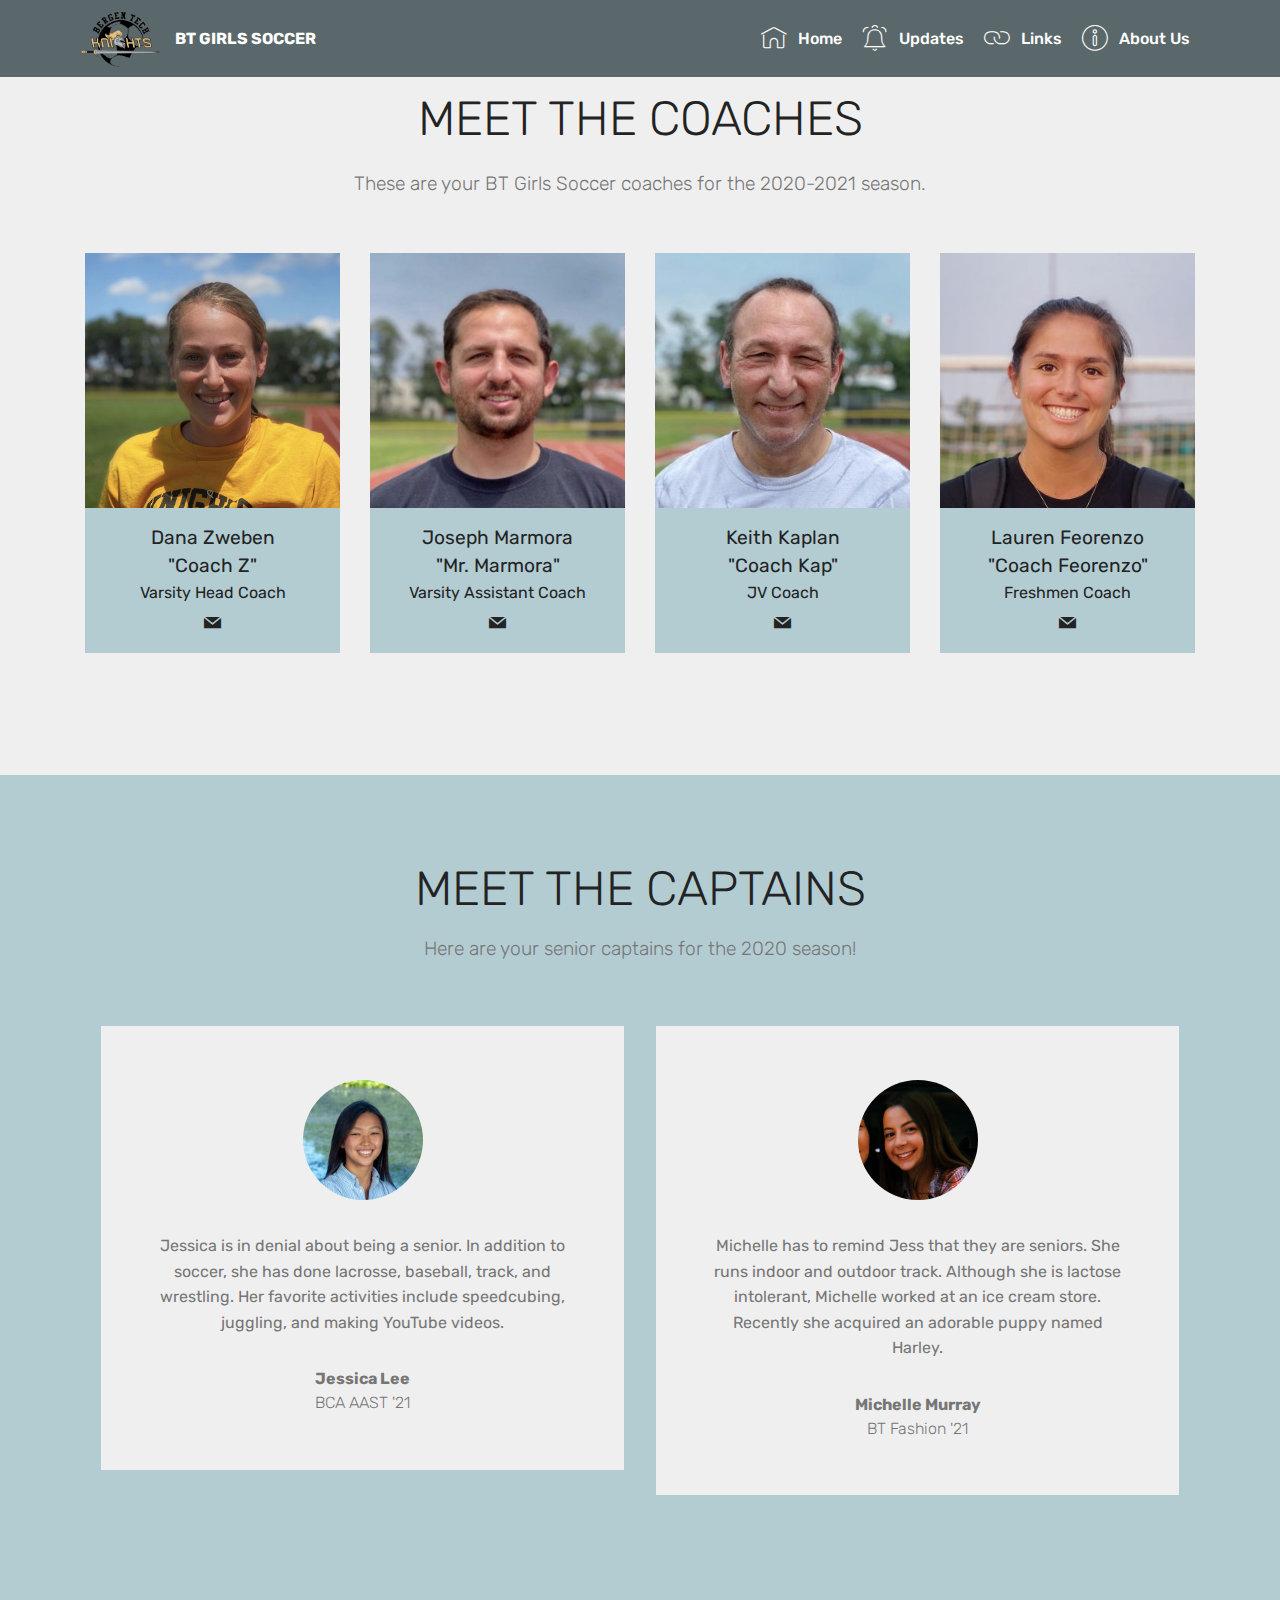
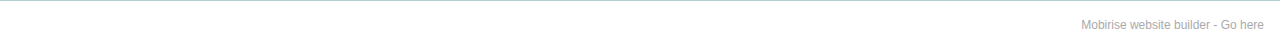
==== commit 218120cf: "create github pages" ====
--- a/about.html
+++ b/about.html
@@ -275,7 +275,7 @@
             
         </div>
     </div>   
-</section><section style="background-color: #fff; font-family: -apple-system, BlinkMacSystemFont, 'Segoe UI', 'Roboto', 'Helvetica Neue', Arial, sans-serif; color:#aaa; font-size:12px; padding: 0; align-items: center; display: flex;"><a href="https://mobirise.site/q" style="flex: 1 1; height: 3rem; padding-left: 1rem;"></a><p style="flex: 0 0 auto; margin:0; padding-right:1rem;">Mobirise web page creator - <a href="https://mobirise.site/p" style="color:#aaa;">Go here</a></p></section><script src="assets/web/assets/jquery/jquery.min.js"></script>  <script src="assets/popper/popper.min.js"></script>  <script src="assets/bootstrap/js/bootstrap.min.js"></script>  <script src="assets/tether/tether.min.js"></script>  <script src="assets/smoothscroll/smooth-scroll.js"></script>  <script src="assets/dropdown/js/nav-dropdown.js"></script>  <script src="assets/dropdown/js/navbar-dropdown.js"></script>  <script src="assets/touchswipe/jquery.touch-swipe.min.js"></script>  <script src="assets/theme/js/script.js"></script>  
+</section><section style="background-color: #fff; font-family: -apple-system, BlinkMacSystemFont, 'Segoe UI', 'Roboto', 'Helvetica Neue', Arial, sans-serif; color:#aaa; font-size:12px; padding: 0; align-items: center; display: flex;"><a href="https://mobirise.site/j" style="flex: 1 1; height: 3rem; padding-left: 1rem;"></a><p style="flex: 0 0 auto; margin:0; padding-right:1rem;">Mobirise website builder - <a href="https://mobirise.site/o" style="color:#aaa;">Go here</a></p></section><script src="assets/web/assets/jquery/jquery.min.js"></script>  <script src="assets/popper/popper.min.js"></script>  <script src="assets/bootstrap/js/bootstrap.min.js"></script>  <script src="assets/tether/tether.min.js"></script>  <script src="assets/smoothscroll/smooth-scroll.js"></script>  <script src="assets/dropdown/js/nav-dropdown.js"></script>  <script src="assets/dropdown/js/navbar-dropdown.js"></script>  <script src="assets/touchswipe/jquery.touch-swipe.min.js"></script>  <script src="assets/theme/js/script.js"></script>  
   
   
 </body>
--- a/assets/mobirise/css/mbr-additional.css
+++ b/assets/mobirise/css/mbr-additional.css
@@ -1088,9 +1088,9 @@
   margin: 0 0 .5rem 0;
 }
 .cid-seLbUS51hJ {
-  padding-top: 90px;
-  padding-bottom: 90px;
-  background-color: #efefef;
+  padding-top: 135px;
+  padding-bottom: 135px;
+  background-color: #ffffff;
 }
 .cid-seLbUS51hJ P {
   color: #767676;
--- a/assets/mobirise/css/mbr-additional.css
+++ b/assets/mobirise/css/mbr-additional.css
@@ -1088,9 +1088,9 @@
   margin: 0 0 .5rem 0;
 }
 .cid-seLbUS51hJ {
-  padding-top: 90px;
-  padding-bottom: 90px;
-  background-color: #efefef;
+  padding-top: 135px;
+  padding-bottom: 135px;
+  background-color: #ffffff;
 }
 .cid-seLbUS51hJ P {
   color: #767676;
